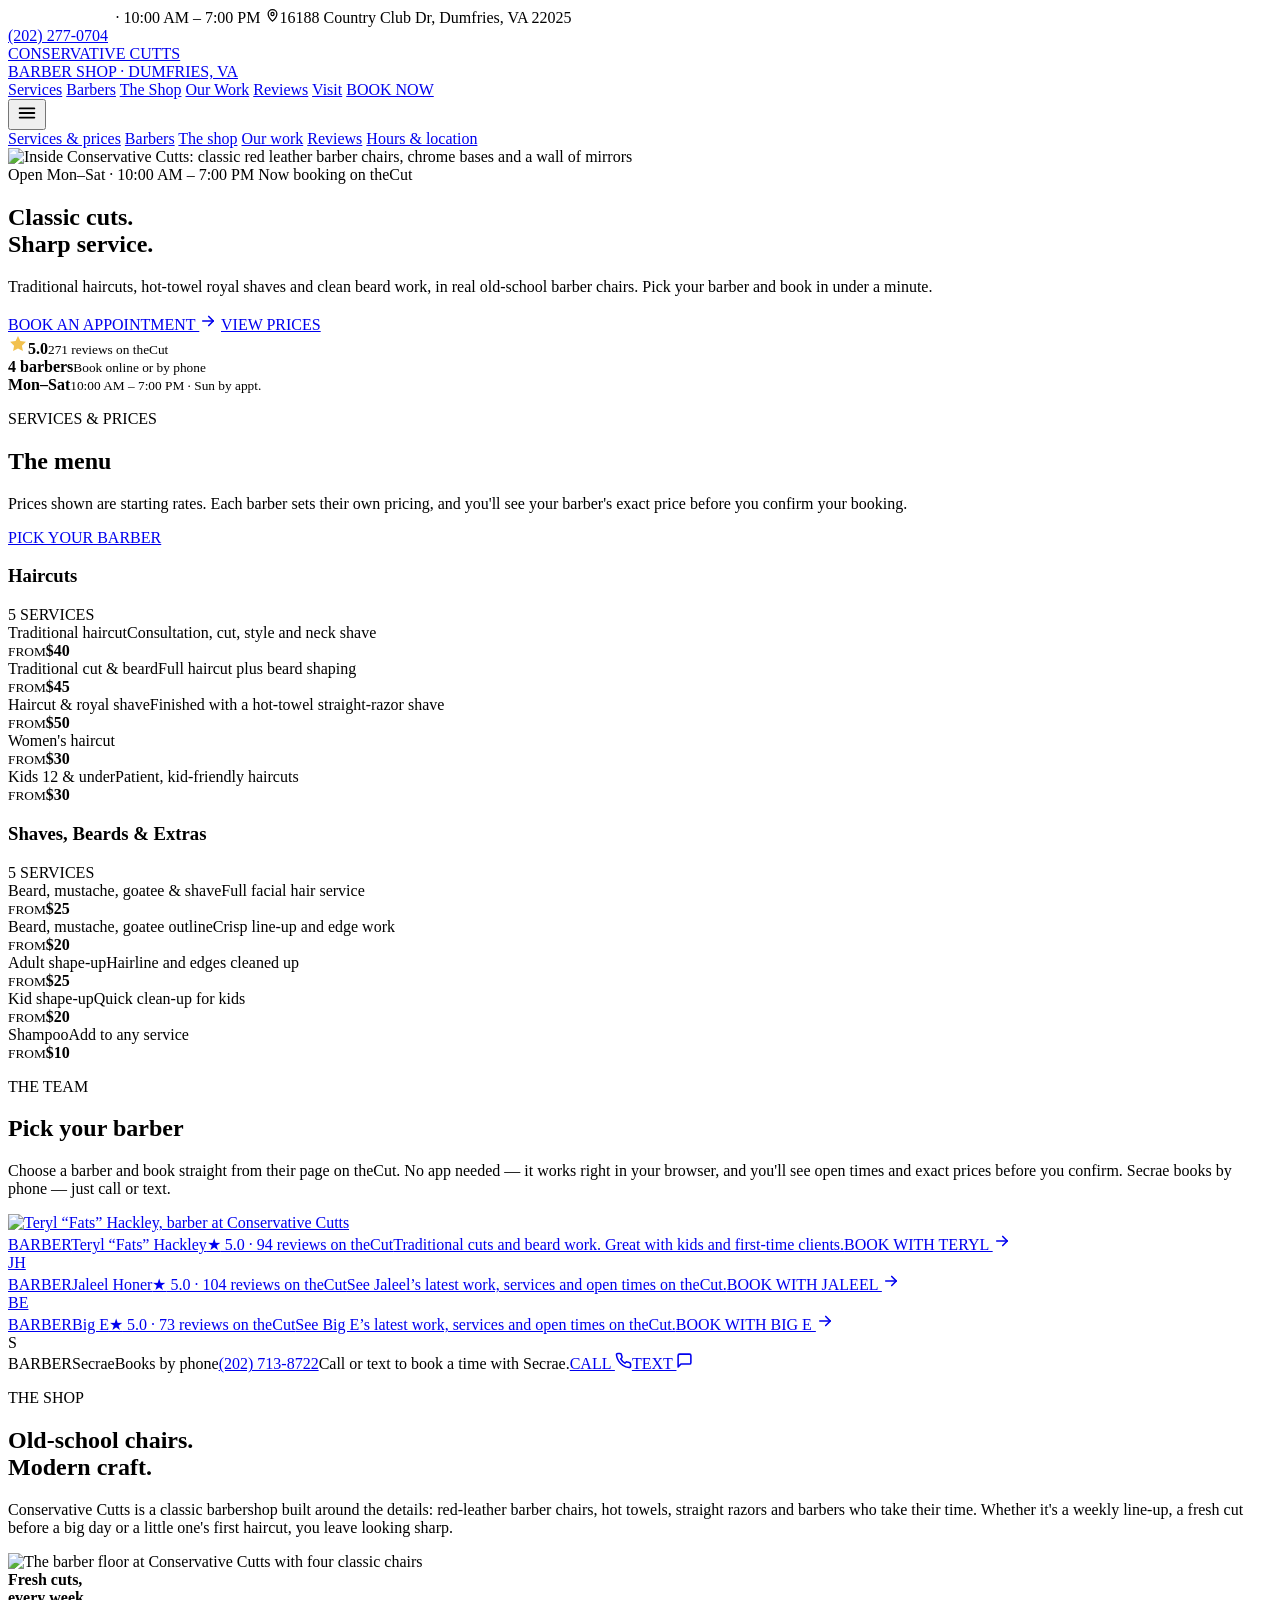
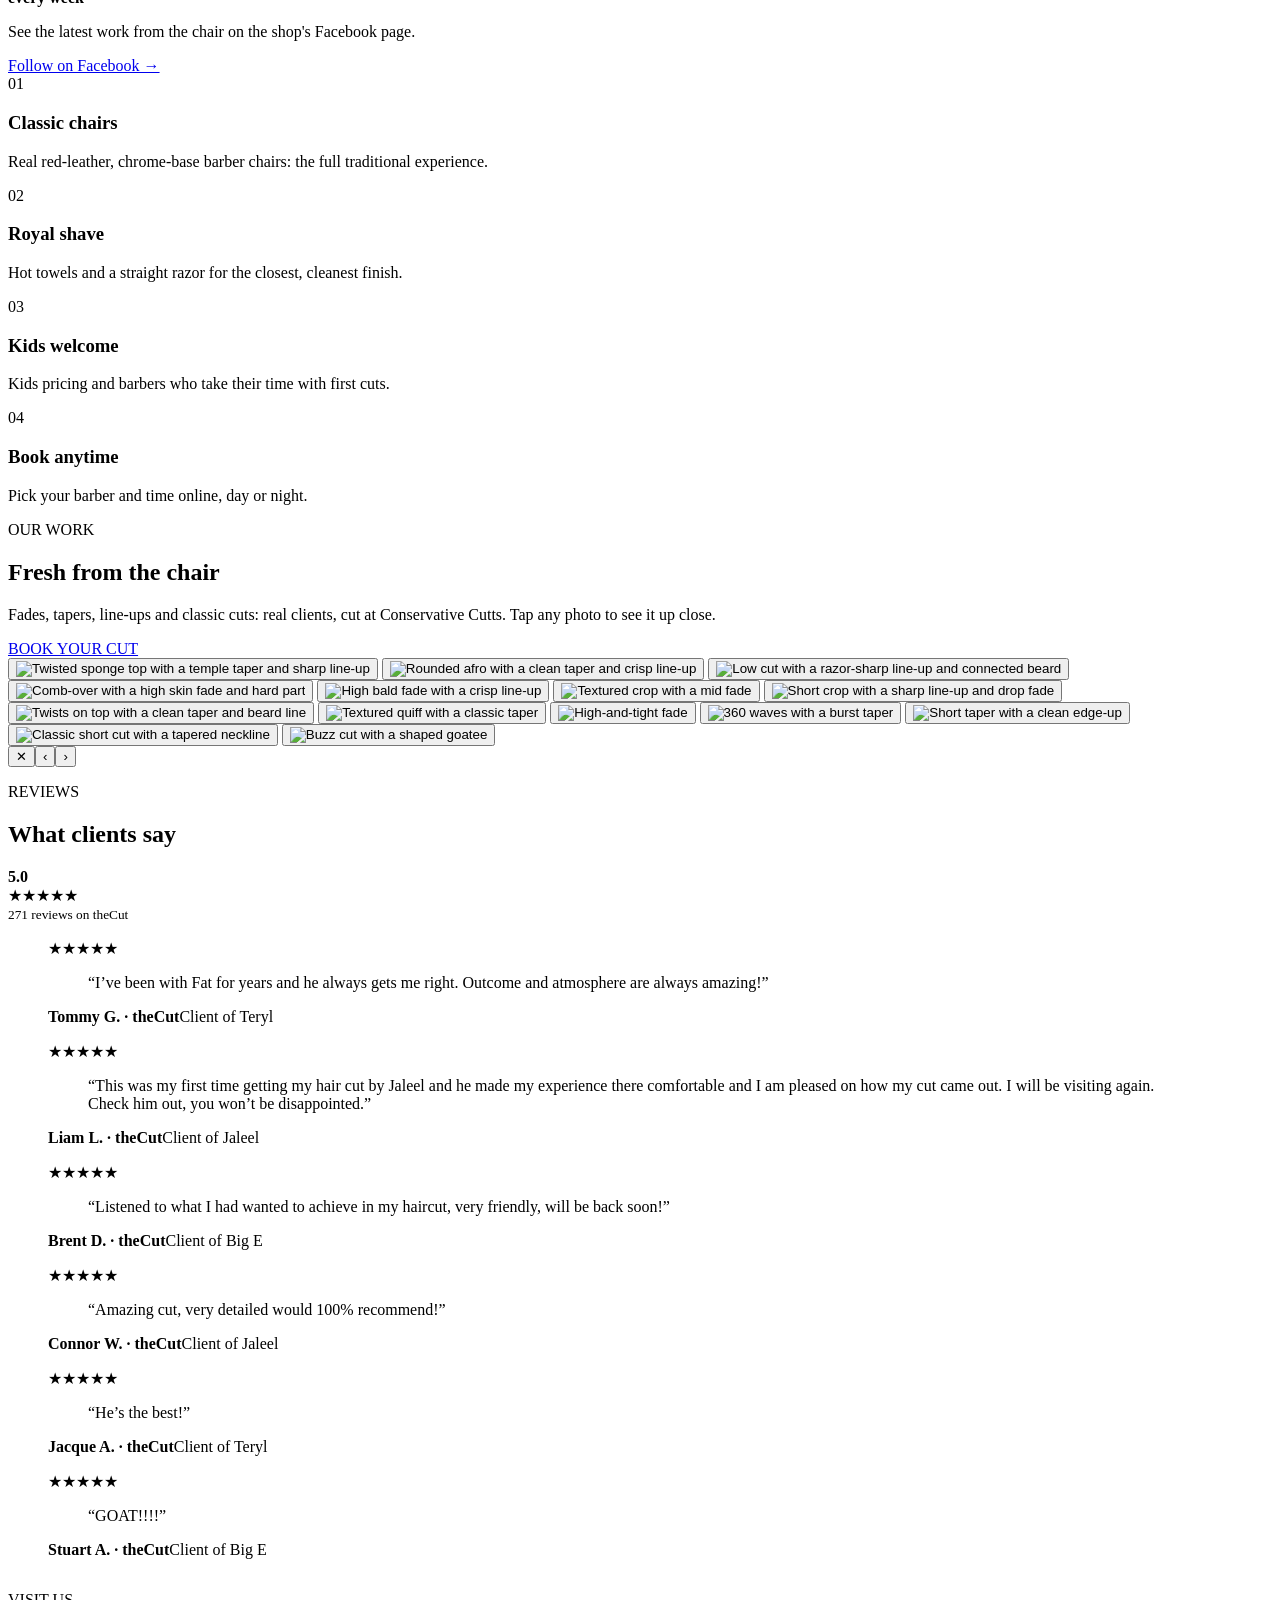
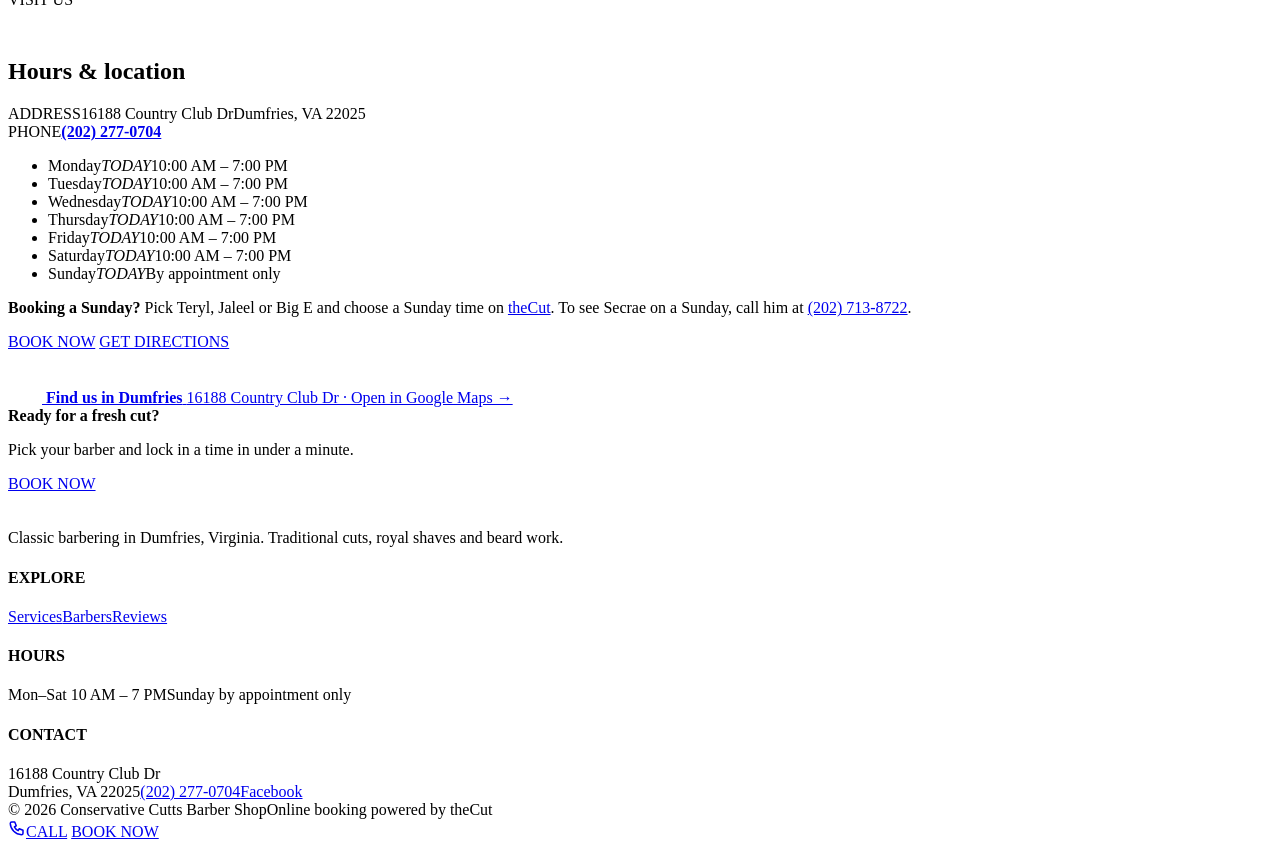
==== index.html @ c090fa5f "Add files via upload" ====
<!doctype html>
<html lang="en">
<head>
<meta charset="utf-8">
<meta name="viewport" content="width=device-width, initial-scale=1">
<title>Conservative Cutts — GitHub Site Preview</title>
<meta name="description" content="Classic barbershop in Dumfries, VA. Traditional haircuts, hot-towel royal shaves and beard work. Book Teryl, Jaleel or Big E online, or call Secrae. Open Mon–Sat 10 AM – 7 PM; Sundays by appointment.">
<meta property="og:title" content="Conservative Cutts Barber Shop | Dumfries, VA">
<meta property="og:description" content="Classic cuts. Sharp service. Book your barber online.">
<link rel="icon" href="favicon.svg" type="image/svg+xml">
<link rel="icon" href="favicon.png" sizes="32x32" type="image/png">
<link rel="icon" href="favicon.ico" sizes="any">
<link rel="apple-touch-icon" href="apple-touch-icon.png">
<meta name="theme-color" content="#0F1B2D">
<link rel="preconnect" href="https://fonts.googleapis.com">
<link rel="preconnect" href="https://fonts.gstatic.com" crossorigin>
<link rel="stylesheet" href="https://fonts.googleapis.com/css2?family=Oswald:wght@500;600;700&family=Inter:wght@400;500;600;700&display=swap">
<link rel="stylesheet" href="styles.css">
</head>
<body>

<div class="topbar">
<div class="wrap">
<div class="left">
<span><i class="dot js-dot" aria-hidden="true"></i><strong class="js-status" style="color:#fff;font-weight:600">Open Mon–Sat</strong> · <span class="js-detail">10:00 AM – 7:00 PM</span></span>
<span><svg aria-hidden="true" width="15" height="15" viewBox="0 0 24 24" fill="none" stroke="currentColor" stroke-width="2" stroke-linecap="round" stroke-linejoin="round"><path d="M12 21s-7-6.2-7-11.5A7 7 0 0 1 19 9.5C19 14.8 12 21 12 21z"/><circle cx="12" cy="9.5" r="2.5"/></svg>16188 Country Club Dr, Dumfries, VA 22025</span>
</div>
<a href="tel:+12022770704">(202) 277-0704</a>
</div>
</div>

<header id="header">
<div class="wrap">
<a class="brand" href="#top" aria-label="Conservative Cutts home">
<div class="pole" aria-hidden="true"></div>
<div><div class="brand-name">CONSERVATIVE CUTTS</div><div class="brand-sub">BARBER SHOP · DUMFRIES, VA</div></div>
</a>
<nav class="nav" aria-label="Main">
<a class="link" href="#services">Services</a>
<a class="link" href="#barbers">Barbers</a>
<a class="link" href="#shop">The Shop</a>
<a class="link" href="#work">Our Work</a>
<a class="link" href="#reviews">Reviews</a>
<a class="link" href="#visit">Visit</a>
<a class="btn btn-red" href="#barbers">BOOK NOW</a>
</nav>
<button class="menu-btn" type="button" aria-label="Open menu" aria-expanded="false" aria-controls="mobile-nav" id="menu-btn">
<svg aria-hidden="true" width="22" height="22" viewBox="0 0 24 24" fill="none" stroke="currentColor" stroke-width="2" stroke-linecap="round"><path d="M4 7h16"/><path d="M4 12h16"/><path d="M4 17h16"/></svg>
</button>
</div>
<nav class="mobile-nav" id="mobile-nav" aria-label="Mobile">
<a href="#services">Services &amp; prices</a>
<a href="#barbers">Barbers</a>
<a href="#shop">The shop</a>
<a href="#work">Our work</a>
<a href="#reviews">Reviews</a>
<a href="#visit">Hours &amp; location</a>
</nav>
</header>

<main>
<section class="hero" id="top">
<img id="hero-img" src="hero.jpg" alt="Inside Conservative Cutts: classic red leather barber chairs, chrome bases and a wall of mirrors" fetchpriority="high">
<div class="wrap">
<div class="pills up">
<span class="pill"><i class="dot js-dot" aria-hidden="true"></i><span class="js-status">Open Mon–Sat</span>&nbsp;·&nbsp;<span class="js-detail">10:00 AM – 7:00 PM</span></span>
<span class="pill">Now booking on theCut</span>
</div>
<h1 class="up up2">Classic cuts.<br><span>Sharp service.</span></h1>
<p class="up up3">Traditional haircuts, hot-towel royal shaves and clean beard work, in real old-school barber chairs. Pick your barber and book in under a minute.</p>
<div class="ctas up up3">
<a class="btn btn-red" href="#barbers">BOOK AN APPOINTMENT <svg aria-hidden="true" width="18" height="18" viewBox="0 0 24 24" fill="none" stroke="currentColor" stroke-width="2.2" stroke-linecap="round" stroke-linejoin="round"><path d="M5 12h14"/><path d="M13 6l6 6-6 6"/></svg></a>
<a class="btn btn-ghost" href="#services">VIEW PRICES</a>
</div>
<div class="stats">
<div><strong><svg aria-hidden="true" width="20" height="20" viewBox="0 0 24 24" fill="#F2C14E"><path d="M12 2.5l2.9 6 6.6.9-4.8 4.6 1.2 6.5L12 17.4l-5.9 3.1 1.2-6.5L2.5 9.4l6.6-.9z"/></svg>5.0</strong><small>271 reviews on theCut</small></div>
<div><strong>4 barbers</strong><small>Book online or by phone</small></div>
<div><strong>Mon–Sat</strong><small>10:00 AM – 7:00 PM · Sun by appt.</small></div>
</div>
</div>
</section>
<div class="stripe" aria-hidden="true"></div>

<section class="sec" id="services">
<div class="wrap">
<div class="head">
<div>
<p class="eyebrow">SERVICES &amp; PRICES</p>
<h2 class="title">The menu</h2>
<p class="lead">Prices shown are starting rates. Each barber sets their own pricing, and you'll see your barber's exact price before you confirm your booking.</p>
</div>
<a class="btn btn-navy" href="#barbers">PICK YOUR BARBER</a>
</div>
<div class="menus">
<div class="menu">
<div class="menu-head"><h3>Haircuts</h3><span>5 SERVICES</span></div>
<div class="svc"><div class="info"><span class="name">Traditional haircut</span><span class="note">Consultation, cut, style and neck shave</span></div><i class="lead-dots" aria-hidden="true"></i><span class="price"><small>FROM</small><b>$40</b></span></div>
<div class="svc"><div class="info"><span class="name">Traditional cut &amp; beard</span><span class="note">Full haircut plus beard shaping</span></div><i class="lead-dots" aria-hidden="true"></i><span class="price"><small>FROM</small><b>$45</b></span></div>
<div class="svc"><div class="info"><span class="name">Haircut &amp; royal shave</span><span class="note">Finished with a hot-towel straight-razor shave</span></div><i class="lead-dots" aria-hidden="true"></i><span class="price"><small>FROM</small><b>$50</b></span></div>
<div class="svc"><div class="info"><span class="name">Women's haircut</span></div><i class="lead-dots" aria-hidden="true"></i><span class="price"><small>FROM</small><b>$30</b></span></div>
<div class="svc"><div class="info"><span class="name">Kids 12 &amp; under</span><span class="note">Patient, kid-friendly haircuts</span></div><i class="lead-dots" aria-hidden="true"></i><span class="price"><small>FROM</small><b>$30</b></span></div>
</div>
<div class="menu">
<div class="menu-head"><h3>Shaves, Beards &amp; Extras</h3><span>5 SERVICES</span></div>
<div class="svc"><div class="info"><span class="name">Beard, mustache, goatee &amp; shave</span><span class="note">Full facial hair service</span></div><i class="lead-dots" aria-hidden="true"></i><span class="price"><small>FROM</small><b>$25</b></span></div>
<div class="svc"><div class="info"><span class="name">Beard, mustache, goatee outline</span><span class="note">Crisp line-up and edge work</span></div><i class="lead-dots" aria-hidden="true"></i><span class="price"><small>FROM</small><b>$20</b></span></div>
<div class="svc"><div class="info"><span class="name">Adult shape-up</span><span class="note">Hairline and edges cleaned up</span></div><i class="lead-dots" aria-hidden="true"></i><span class="price"><small>FROM</small><b>$25</b></span></div>
<div class="svc"><div class="info"><span class="name">Kid shape-up</span><span class="note">Quick clean-up for kids</span></div><i class="lead-dots" aria-hidden="true"></i><span class="price"><small>FROM</small><b>$20</b></span></div>
<div class="svc"><div class="info"><span class="name">Shampoo</span><span class="note">Add to any service</span></div><i class="lead-dots" aria-hidden="true"></i><span class="price"><small>FROM</small><b>$10</b></span></div>
</div>
</div>
</div>
</section>

<section class="sec dark" id="barbers">
<div class="wrap">
<div class="head">
<div>
<p class="eyebrow">THE TEAM</p>
<h2 class="title">Pick your barber</h2>
<p class="lead">Choose a barber and book straight from their page on theCut. No app needed — it works right in your browser, and you'll see open times and exact prices before you confirm. Secrae books by phone — just call or text.</p>
</div>
</div>
<div class="barbers">
<a class="card" href="https://book.thecut.co/Joel">
<div class="portrait"><img src="teryl.jpg" alt="Teryl “Fats” Hackley, barber at Conservative Cutts" width="960" height="720" loading="lazy"></div>
<div class="card-body"><span class="role">BARBER</span><span class="card-name">Teryl “Fats” Hackley</span><span class="card-rate"><span aria-hidden="true">★</span> 5.0 · 94 reviews on theCut</span><span class="bio">Traditional cuts and beard work. Great with kids and first-time clients.</span><span class="book"><span>BOOK WITH TERYL <svg aria-hidden="true" width="18" height="18" viewBox="0 0 24 24" fill="none" stroke="currentColor" stroke-width="2.2" stroke-linecap="round" stroke-linejoin="round"><path d="M5 12h14"/><path d="M13 6l6 6-6 6"/></svg></span></span></div>
</a>
<a class="card" href="https://book.thecut.co/jahleelamir">
<div class="portrait"><span aria-hidden="true">JH</span></div>
<div class="card-body"><span class="role">BARBER</span><span class="card-name">Jaleel Honer</span><span class="card-rate"><span aria-hidden="true">★</span> 5.0 · 104 reviews on theCut</span><span class="bio">See Jaleel’s latest work, services and open times on theCut.</span><span class="book"><span>BOOK WITH JALEEL <svg aria-hidden="true" width="18" height="18" viewBox="0 0 24 24" fill="none" stroke="currentColor" stroke-width="2.2" stroke-linecap="round" stroke-linejoin="round"><path d="M5 12h14"/><path d="M13 6l6 6-6 6"/></svg></span></span></div>
</a>
<a class="card" href="https://book.thecut.co/BigEthebarber">
<div class="portrait"><span aria-hidden="true">BE</span></div>
<div class="card-body"><span class="role">BARBER</span><span class="card-name">Big E</span><span class="card-rate"><span aria-hidden="true">★</span> 5.0 · 73 reviews on theCut</span><span class="bio">See Big E’s latest work, services and open times on theCut.</span><span class="book"><span>BOOK WITH BIG E <svg aria-hidden="true" width="18" height="18" viewBox="0 0 24 24" fill="none" stroke="currentColor" stroke-width="2.2" stroke-linecap="round" stroke-linejoin="round"><path d="M5 12h14"/><path d="M13 6l6 6-6 6"/></svg></span></span></div>
</a>
<div class="card card-phone">
<div class="portrait"><span aria-hidden="true">S</span></div>
<div class="card-body"><span class="role">BARBER</span><span class="card-name">Secrae</span><span class="card-rate">Books by phone</span><span class="card-phone-num"><a href="tel:+12027138722">(202) 713-8722</a></span><span class="bio">Call or text to book a time with Secrae.</span><span class="book"><a class="call-btn" href="tel:+12027138722" aria-label="Call Secrae at (202) 713-8722">CALL <svg aria-hidden="true" width="17" height="17" viewBox="0 0 24 24" fill="none" stroke="currentColor" stroke-width="2.2" stroke-linecap="round" stroke-linejoin="round"><path d="M22 16.9v3a2 2 0 0 1-2.2 2 19.8 19.8 0 0 1-8.6-3.1 19.5 19.5 0 0 1-6-6A19.8 19.8 0 0 1 2.1 4.2 2 2 0 0 1 4.1 2h3a2 2 0 0 1 2 1.7c.1.9.4 1.8.7 2.7a2 2 0 0 1-.5 2.1L8 9.8a16 16 0 0 0 6 6l1.3-1.3a2 2 0 0 1 2.1-.4c.9.3 1.8.6 2.7.7a2 2 0 0 1 1.7 2z"/></svg></a><a class="text-btn" href="sms:+12027138722" aria-label="Text Secrae at (202) 713-8722">TEXT <svg aria-hidden="true" width="17" height="17" viewBox="0 0 24 24" fill="none" stroke="currentColor" stroke-width="2.2" stroke-linecap="round" stroke-linejoin="round"><path d="M21 15a2 2 0 0 1-2 2H7l-4 4V5a2 2 0 0 1 2-2h14a2 2 0 0 1 2 2z"/></svg></a></span></div>
</div>
</div>
</div>
</section>

<section class="sec" id="shop">
<div class="wrap">
<div class="shop-head">
<div><p class="eyebrow">THE SHOP</p><h2 class="title">Old-school chairs.<br>Modern craft.</h2></div>
<p>Conservative Cutts is a classic barbershop built around the details: red-leather barber chairs, hot towels, straight razors and barbers who take their time. Whether it's a weekly line-up, a fresh cut before a big day or a little one's first haircut, you leave looking sharp.</p>
</div>
<div class="gallery">
<div class="tile big"><img src="hero.jpg" alt="The barber floor at Conservative Cutts with four classic chairs" loading="lazy"></div>
<div class="side">
<div class="fb">
<div><strong>Fresh cuts,<br>every week</strong><p>See the latest work from the chair on the shop's Facebook page.</p></div>
<a href="https://www.facebook.com/Conservativecutts/" target="_blank" rel="noopener">Follow on Facebook →</a>
</div>
</div>
</div>
<div class="features">
<div><span class="num">01</span><h3>Classic chairs</h3><p>Real red-leather, chrome-base barber chairs: the full traditional experience.</p></div>
<div><span class="num">02</span><h3>Royal shave</h3><p>Hot towels and a straight razor for the closest, cleanest finish.</p></div>
<div><span class="num">03</span><h3>Kids welcome</h3><p>Kids pricing and barbers who take their time with first cuts.</p></div>
<div><span class="num">04</span><h3>Book anytime</h3><p>Pick your barber and time online, day or night.</p></div>
</div>
</div>
</section>

<section class="sec dark" id="work">
<div class="wrap">
<div class="head">
<div><p class="eyebrow">OUR WORK</p><h2 class="title">Fresh from the chair</h2><p class="lead">Fades, tapers, line-ups and classic cuts: real clients, cut at Conservative Cutts. Tap any photo to see it up close.</p></div>
<a class="btn btn-red" href="#barbers">BOOK YOUR CUT</a>
</div>
<div class="work-top">
<button class="cut" type="button" data-i="0"><img src="cut-12.jpg" alt="Twisted sponge top with a temple taper and sharp line-up" loading="lazy" width="615" height="820"></button>
<button class="cut" type="button" data-i="1"><img src="cut-13.jpg" alt="Rounded afro with a clean taper and crisp line-up" loading="lazy" width="615" height="820"></button>
<button class="cut" type="button" data-i="2"><img src="cut-14.jpg" alt="Low cut with a razor-sharp line-up and connected beard" loading="lazy" width="820" height="820"></button>
</div>
<div class="work" id="work-grid">
<button class="cut" type="button" data-i="3"><img src="cut-01.jpg" alt="Comb-over with a high skin fade and hard part" loading="lazy" width="794" height="820"></button>
<button class="cut" type="button" data-i="4"><img src="cut-02.jpg" alt="High bald fade with a crisp line-up" loading="lazy" width="810" height="820"></button>
<button class="cut" type="button" data-i="5"><img src="cut-03.jpg" alt="Textured crop with a mid fade" loading="lazy" width="685" height="820"></button>
<button class="cut" type="button" data-i="6"><img src="cut-04.jpg" alt="Short crop with a sharp line-up and drop fade" loading="lazy" width="820" height="809"></button>
<button class="cut" type="button" data-i="7"><img src="cut-05.jpg" alt="Twists on top with a clean taper and beard line" loading="lazy" width="613" height="692"></button>
<button class="cut" type="button" data-i="8"><img src="cut-06.jpg" alt="Textured quiff with a classic taper" loading="lazy" width="426" height="634"></button>
<button class="cut" type="button" data-i="9"><img src="cut-07.jpg" alt="High-and-tight fade" loading="lazy" width="758" height="820"></button>
<button class="cut" type="button" data-i="10"><img src="cut-08.jpg" alt="360 waves with a burst taper" loading="lazy" width="480" height="546"></button>
<button class="cut" type="button" data-i="11"><img src="cut-09.jpg" alt="Short taper with a clean edge-up" loading="lazy" width="767" height="820"></button>
<button class="cut" type="button" data-i="12"><img src="cut-10.jpg" alt="Classic short cut with a tapered neckline" loading="lazy" width="414" height="515"></button>
<button class="cut" type="button" data-i="13"><img src="cut-11.jpg" alt="Buzz cut with a shaped goatee" loading="lazy" width="450" height="530"></button>
</div>
</div>
</section>
<div class="lb" id="lb" role="dialog" aria-modal="true" aria-label="Haircut photo"><button class="x" type="button" aria-label="Close">✕</button><button class="pv" type="button" aria-label="Previous photo">‹</button><img alt=""><button class="nx" type="button" aria-label="Next photo">›</button></div>
<section class="sec sand" id="reviews">
<div class="wrap">
<div class="head">
<div><p class="eyebrow">REVIEWS</p><h2 class="title">What clients say</h2></div>
<div class="rating">
<b>5.0</b>
<div>
<div class="stars" role="img" aria-label="5.0 out of 5 stars">★★★★★</div>
<small>271 reviews on theCut</small>
</div>
</div>
</div>
<div class="reviews">
<figure class="review"><div><div class="stars" aria-hidden="true">★★★★★</div><blockquote>“I’ve been with Fat for years and he always gets me right. Outcome and atmosphere are always amazing!”</blockquote></div><figcaption><b>Tommy G. · theCut</b><span>Client of Teryl</span></figcaption></figure>
<figure class="review long"><div><div class="stars" aria-hidden="true">★★★★★</div><blockquote>“This was my first time getting my hair cut by Jaleel and he made my experience there comfortable and I am pleased on how my cut came out. I will be visiting again. Check him out, you won’t be disappointed.”</blockquote></div><figcaption><b>Liam L. · theCut</b><span>Client of Jaleel</span></figcaption></figure>
<figure class="review"><div><div class="stars" aria-hidden="true">★★★★★</div><blockquote>“Listened to what I had wanted to achieve in my haircut, very friendly, will be back soon!”</blockquote></div><figcaption><b>Brent D. · theCut</b><span>Client of Big E</span></figcaption></figure>
<figure class="review"><div><div class="stars" aria-hidden="true">★★★★★</div><blockquote>“Amazing cut, very detailed would 100% recommend!”</blockquote></div><figcaption><b>Connor W. · theCut</b><span>Client of Jaleel</span></figcaption></figure>
<figure class="review"><div><div class="stars" aria-hidden="true">★★★★★</div><blockquote>“He’s the best!”</blockquote></div><figcaption><b>Jacque A. · theCut</b><span>Client of Teryl</span></figcaption></figure>
<figure class="review"><div><div class="stars" aria-hidden="true">★★★★★</div><blockquote>“GOAT!!!!”</blockquote></div><figcaption><b>Stuart A. · theCut</b><span>Client of Big E</span></figcaption></figure>

</div>
</div>
</section>

<section class="sec" id="visit">
<div class="wrap visit">
<div class="visit-info">
<div style="display:flex;flex-direction:column;gap:14px"><p class="eyebrow">VISIT US</p><h2 class="title">Hours &amp; location</h2></div>
<div class="contact">
<div><span class="label">ADDRESS</span><span>16188 Country Club Dr</span><span>Dumfries, VA 22025</span></div>
<div><span class="label">PHONE</span><a href="tel:+12022770704" style="font-weight:600">(202) 277-0704</a></div>
</div>
<ul class="hours" id="hours">
<li data-day="1"><span>Monday<i class="today-tag">TODAY</i></span><span>10:00 AM – 7:00 PM</span></li>
<li data-day="2"><span>Tuesday<i class="today-tag">TODAY</i></span><span>10:00 AM – 7:00 PM</span></li>
<li data-day="3"><span>Wednesday<i class="today-tag">TODAY</i></span><span>10:00 AM – 7:00 PM</span></li>
<li data-day="4"><span>Thursday<i class="today-tag">TODAY</i></span><span>10:00 AM – 7:00 PM</span></li>
<li data-day="5"><span>Friday<i class="today-tag">TODAY</i></span><span>10:00 AM – 7:00 PM</span></li>
<li data-day="6"><span>Saturday<i class="today-tag">TODAY</i></span><span>10:00 AM – 7:00 PM</span></li>
<li data-day="0"><span>Sunday<i class="today-tag">TODAY</i></span><span>By appointment only</span></li>
</ul>
<p class="hours-note"><strong>Booking a Sunday?</strong> Pick Teryl, Jaleel or Big E and choose a Sunday time on <a href="#barbers">theCut</a>. To see Secrae on a Sunday, call him at <a href="tel:+12027138722">(202) 713-8722</a>.</p>
<div class="ctas">
<a class="btn btn-red" href="#barbers">BOOK NOW</a>
<a class="btn btn-outline" href="https://www.google.com/maps/dir/?api=1&amp;destination=16188+Country+Club+Dr,+Dumfries,+VA+22025" target="_blank" rel="noopener">GET DIRECTIONS</a>
</div>
</div>
<a class="map" href="https://www.google.com/maps/search/?api=1&amp;query=16188+Country+Club+Dr,+Dumfries,+VA+22025" target="_blank" rel="noopener">
<img src="hero.jpg" alt="" loading="lazy">
<div>
<svg aria-hidden="true" width="34" height="34" viewBox="0 0 24 24" fill="none" stroke="#fff" stroke-width="1.8" stroke-linecap="round" stroke-linejoin="round"><path d="M12 21s-7-6.2-7-11.5A7 7 0 0 1 19 9.5C19 14.8 12 21 12 21z"/><circle cx="12" cy="9.5" r="2.5"/></svg>
<strong>Find us in Dumfries</strong>
<span>16188 Country Club Dr · Open in Google Maps →</span>
</div>
</a>
</div>
</section>

<section class="closing">
<div class="wrap">
<div><strong>Ready for a fresh cut?</strong><p>Pick your barber and lock in a time in under a minute.</p></div>
<a class="btn btn-white" href="#barbers">BOOK NOW</a>
</div>
</section>
</main>

<footer>
<div class="wrap">
<div class="foot">
<div class="about">
<div style="display:flex;align-items:center;gap:12px"><div class="pole" style="width:10px;height:36px" aria-hidden="true"></div><span class="brand-name" style="color:#fff;font-size:22px">CONSERVATIVE CUTTS</span></div>
<span>Classic barbering in Dumfries, Virginia. Traditional cuts, royal shaves and beard work.</span>
</div>
<div class="cols">
<div><h4>EXPLORE</h4><a href="#services">Services</a><a href="#barbers">Barbers</a><a href="#reviews">Reviews</a></div>
<div><h4>HOURS</h4><span>Mon–Sat 10 AM – 7 PM</span><span>Sunday by appointment only</span></div>
<div><h4>CONTACT</h4><span>16188 Country Club Dr<br>Dumfries, VA 22025</span><a href="tel:+12022770704">(202) 277-0704</a><a href="https://www.facebook.com/Conservativecutts/" target="_blank" rel="noopener">Facebook</a></div>
</div>
</div>
<div class="legal"><span>© <span id="year">2026</span> Conservative Cutts Barber Shop</span><span>Online booking powered by theCut</span></div>
</div>
</footer>


<div class="mbar">
<a class="call" href="tel:+12022770704"><svg aria-hidden="true" width="18" height="18" viewBox="0 0 24 24" fill="none" stroke="currentColor" stroke-width="2" stroke-linecap="round" stroke-linejoin="round"><path d="M5 4h4l2 5-2.5 1.5a11 11 0 0 0 5 5L15 13l5 2v4a2 2 0 0 1-2 2A16 16 0 0 1 3 6a2 2 0 0 1 2-2"/></svg>CALL</a>
<a class="bk" href="#barbers">BOOK NOW</a>
</div>

<script src="main.js"></script>
</body>
</html>
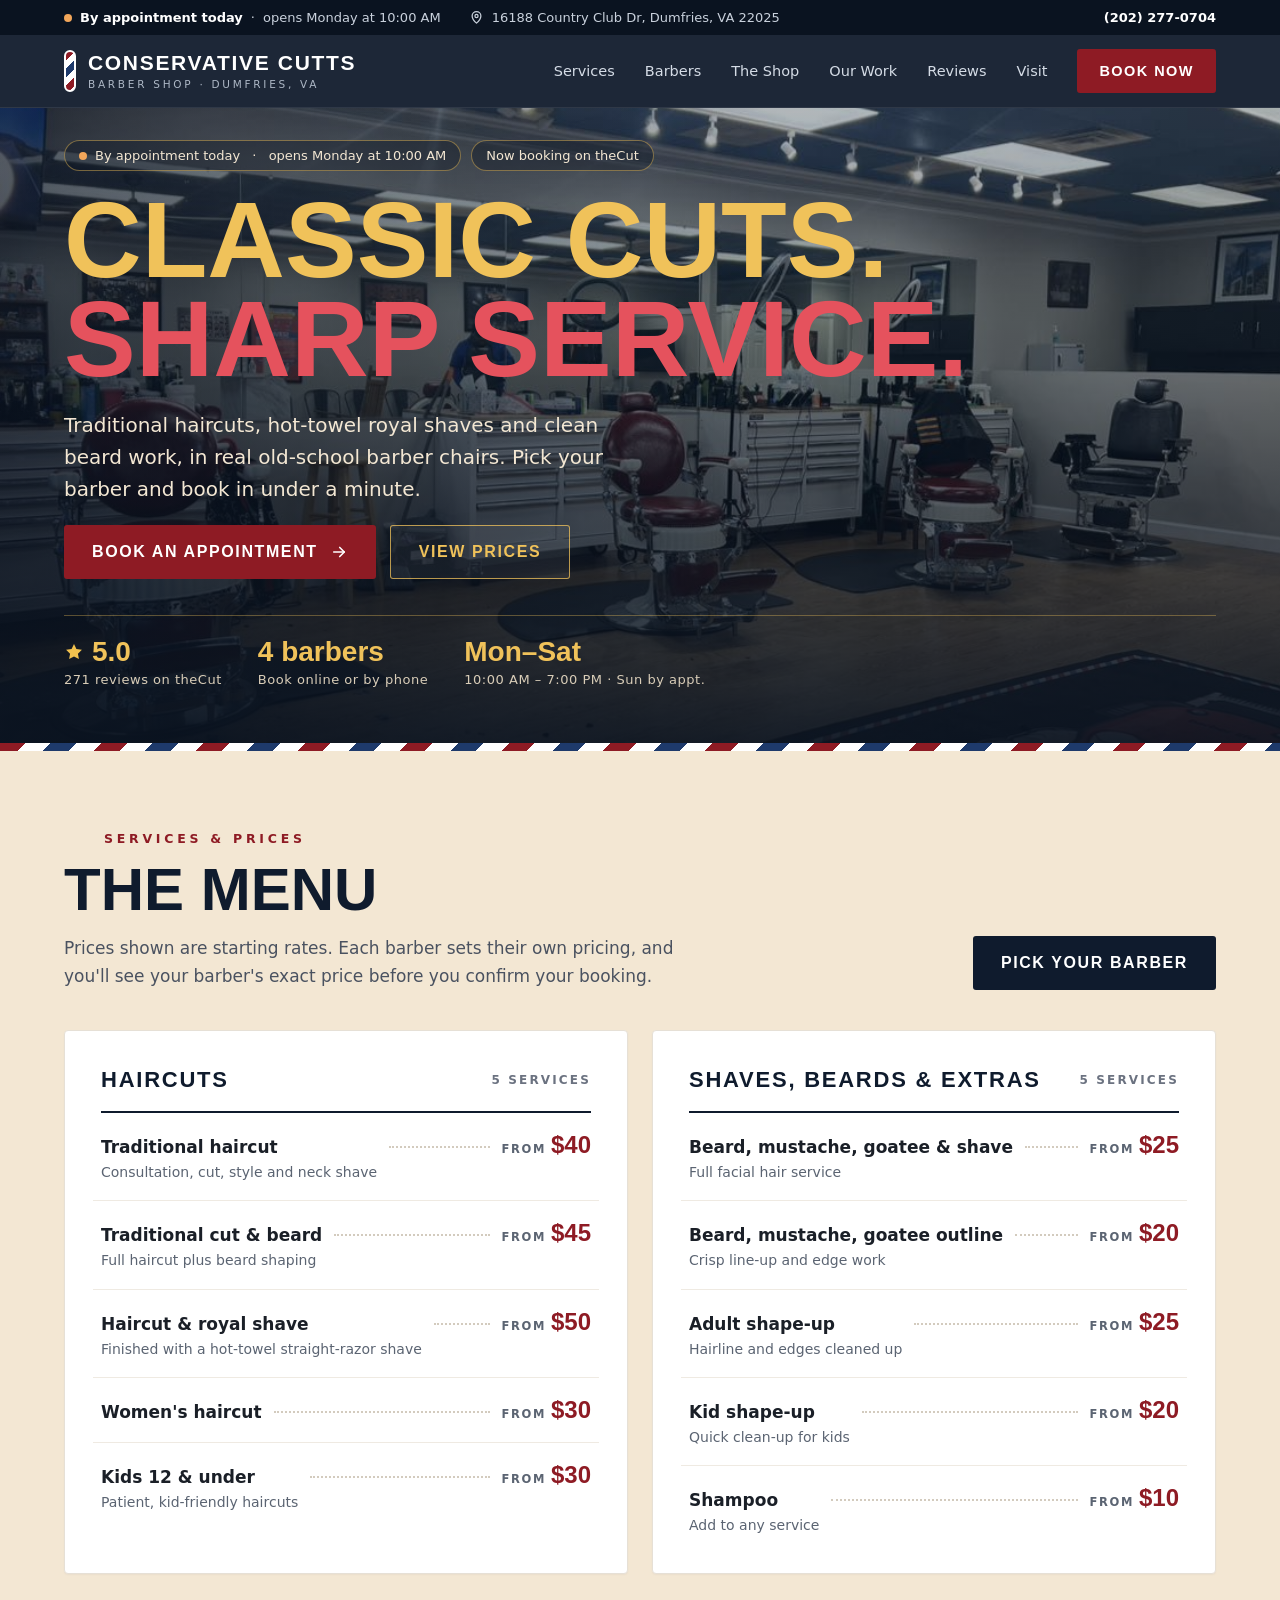
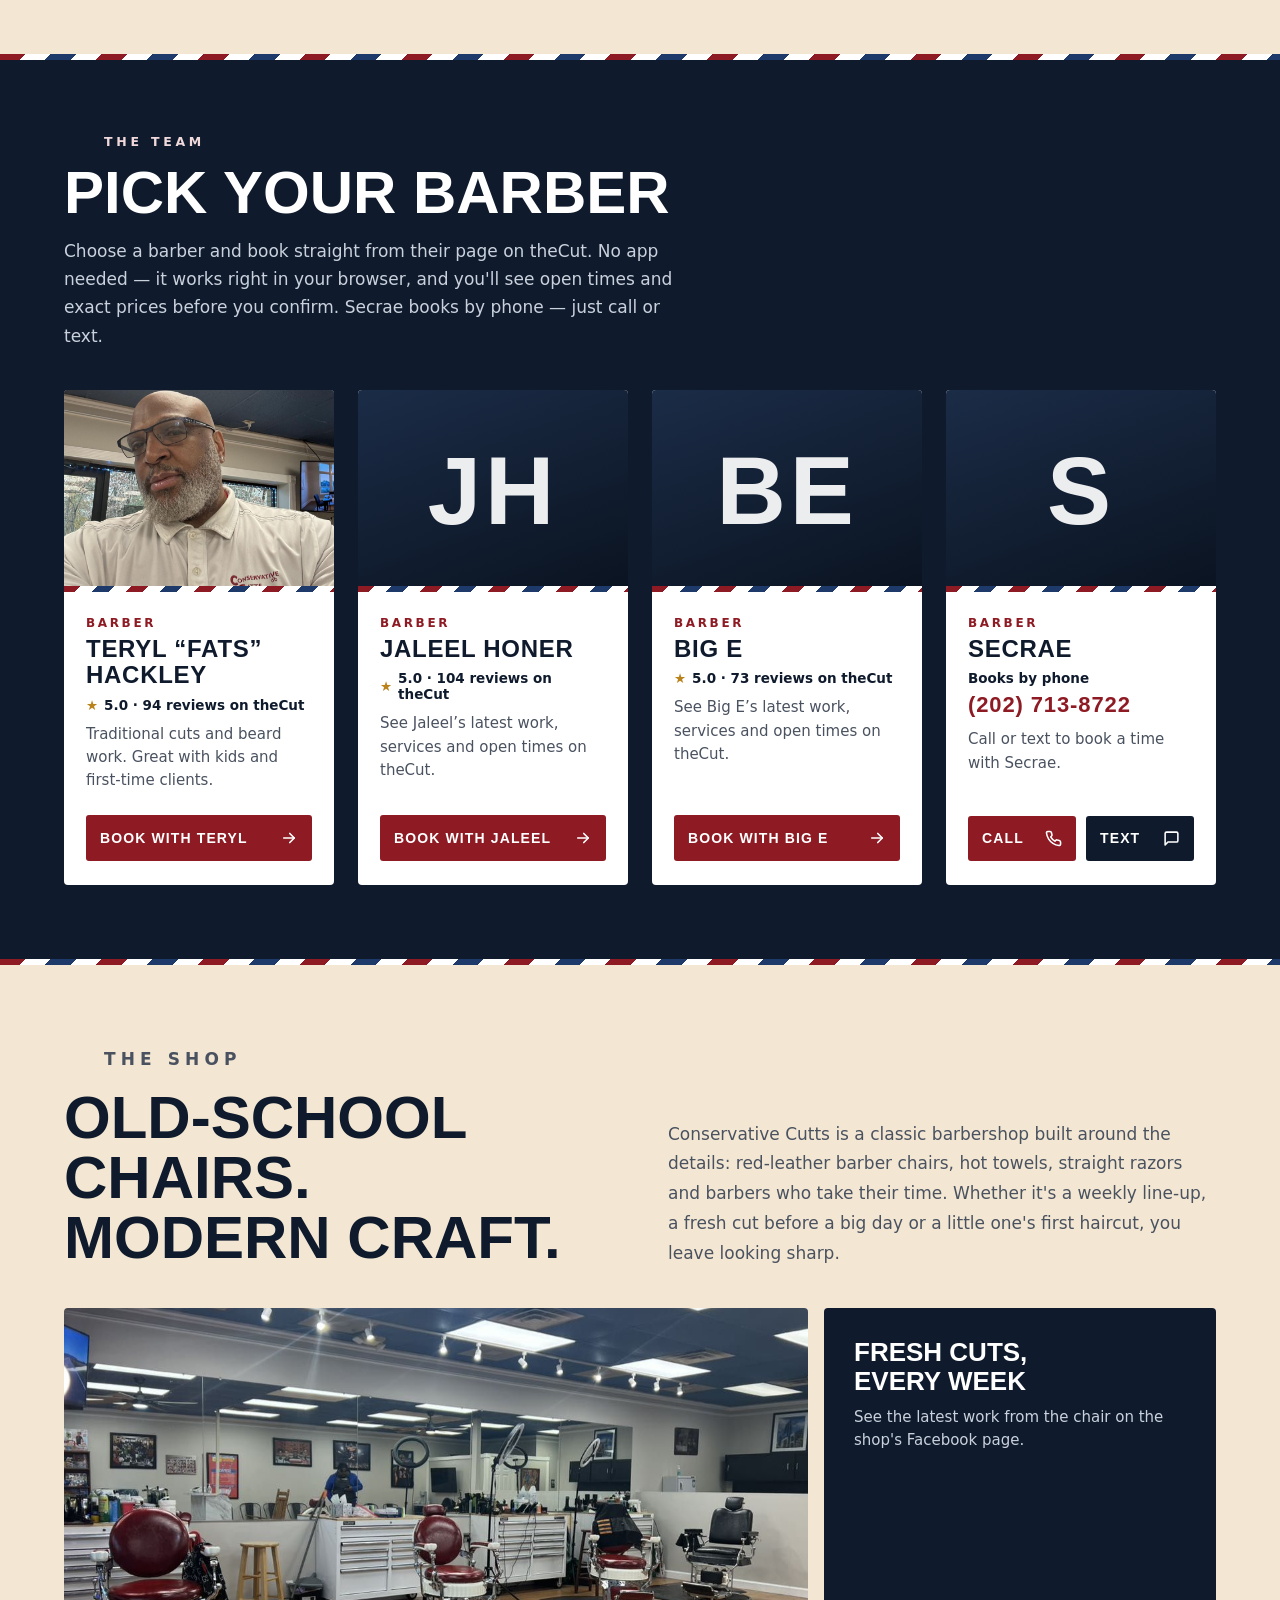
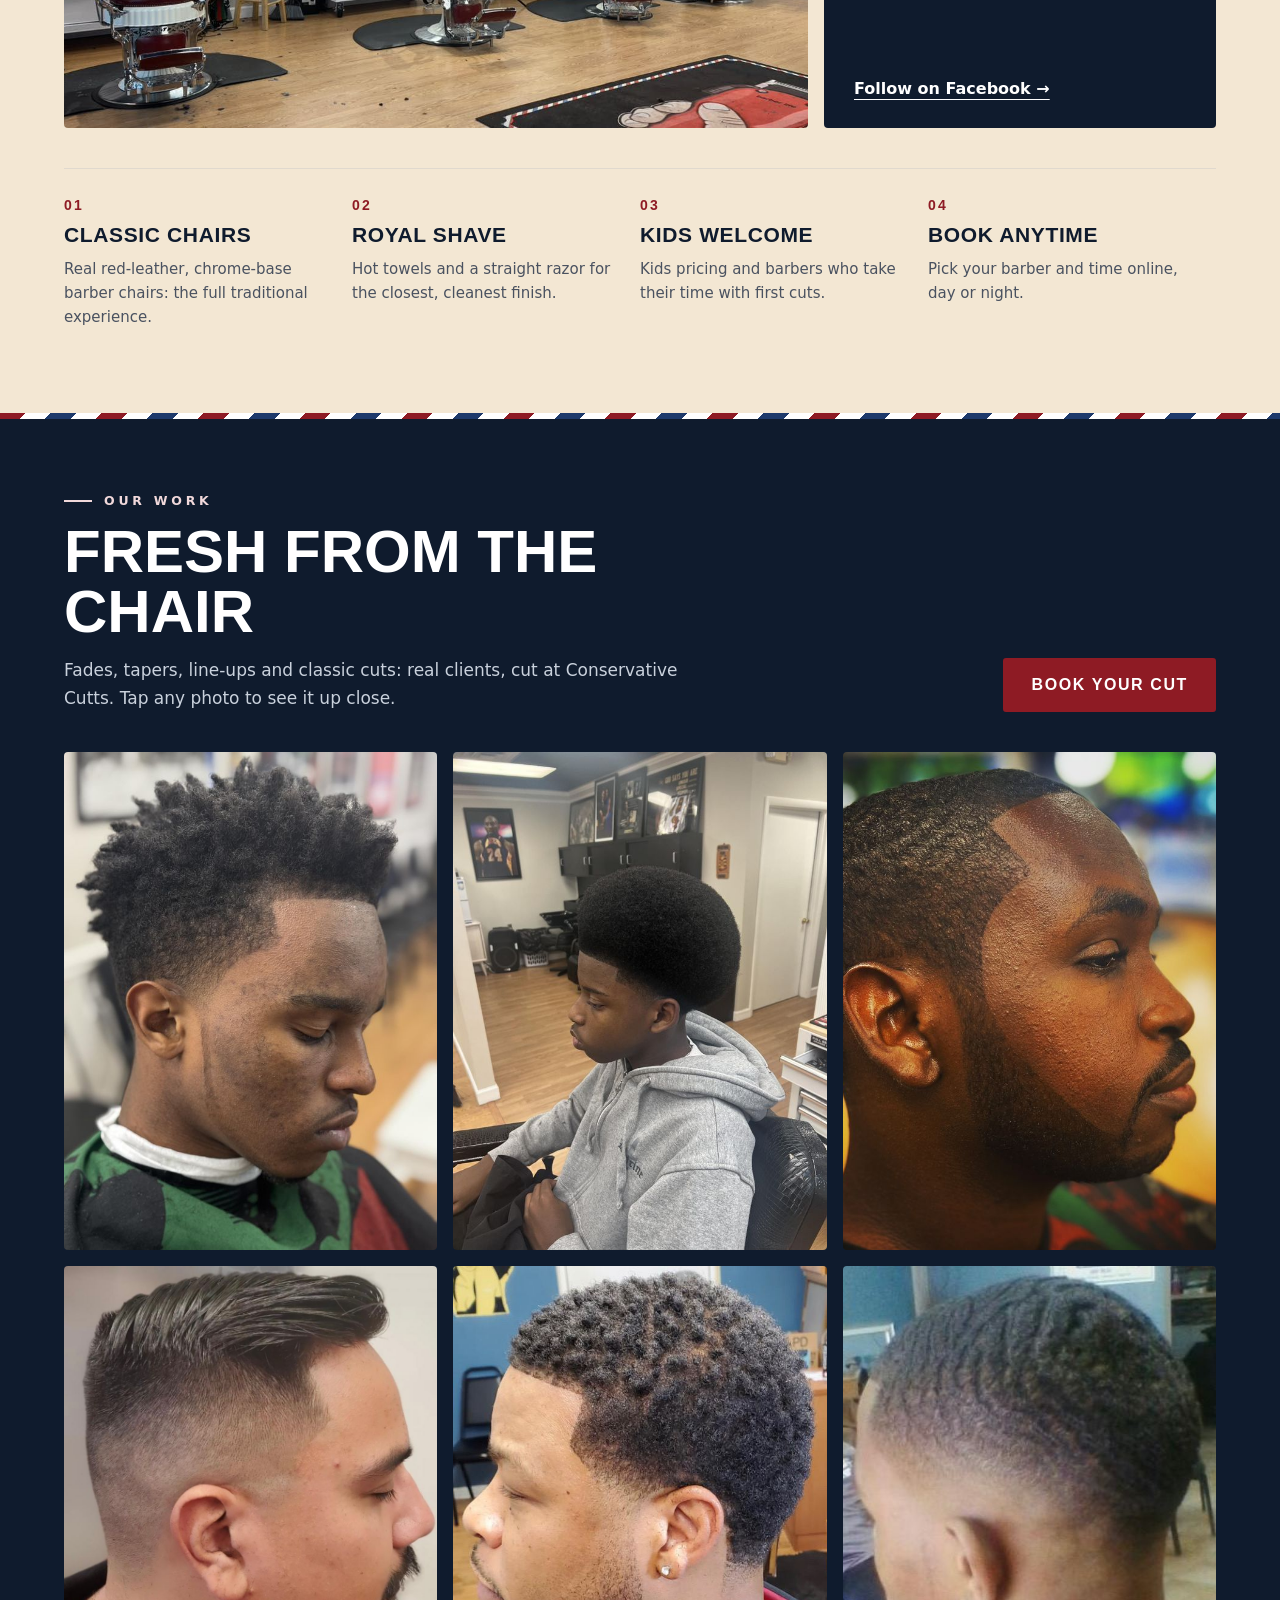
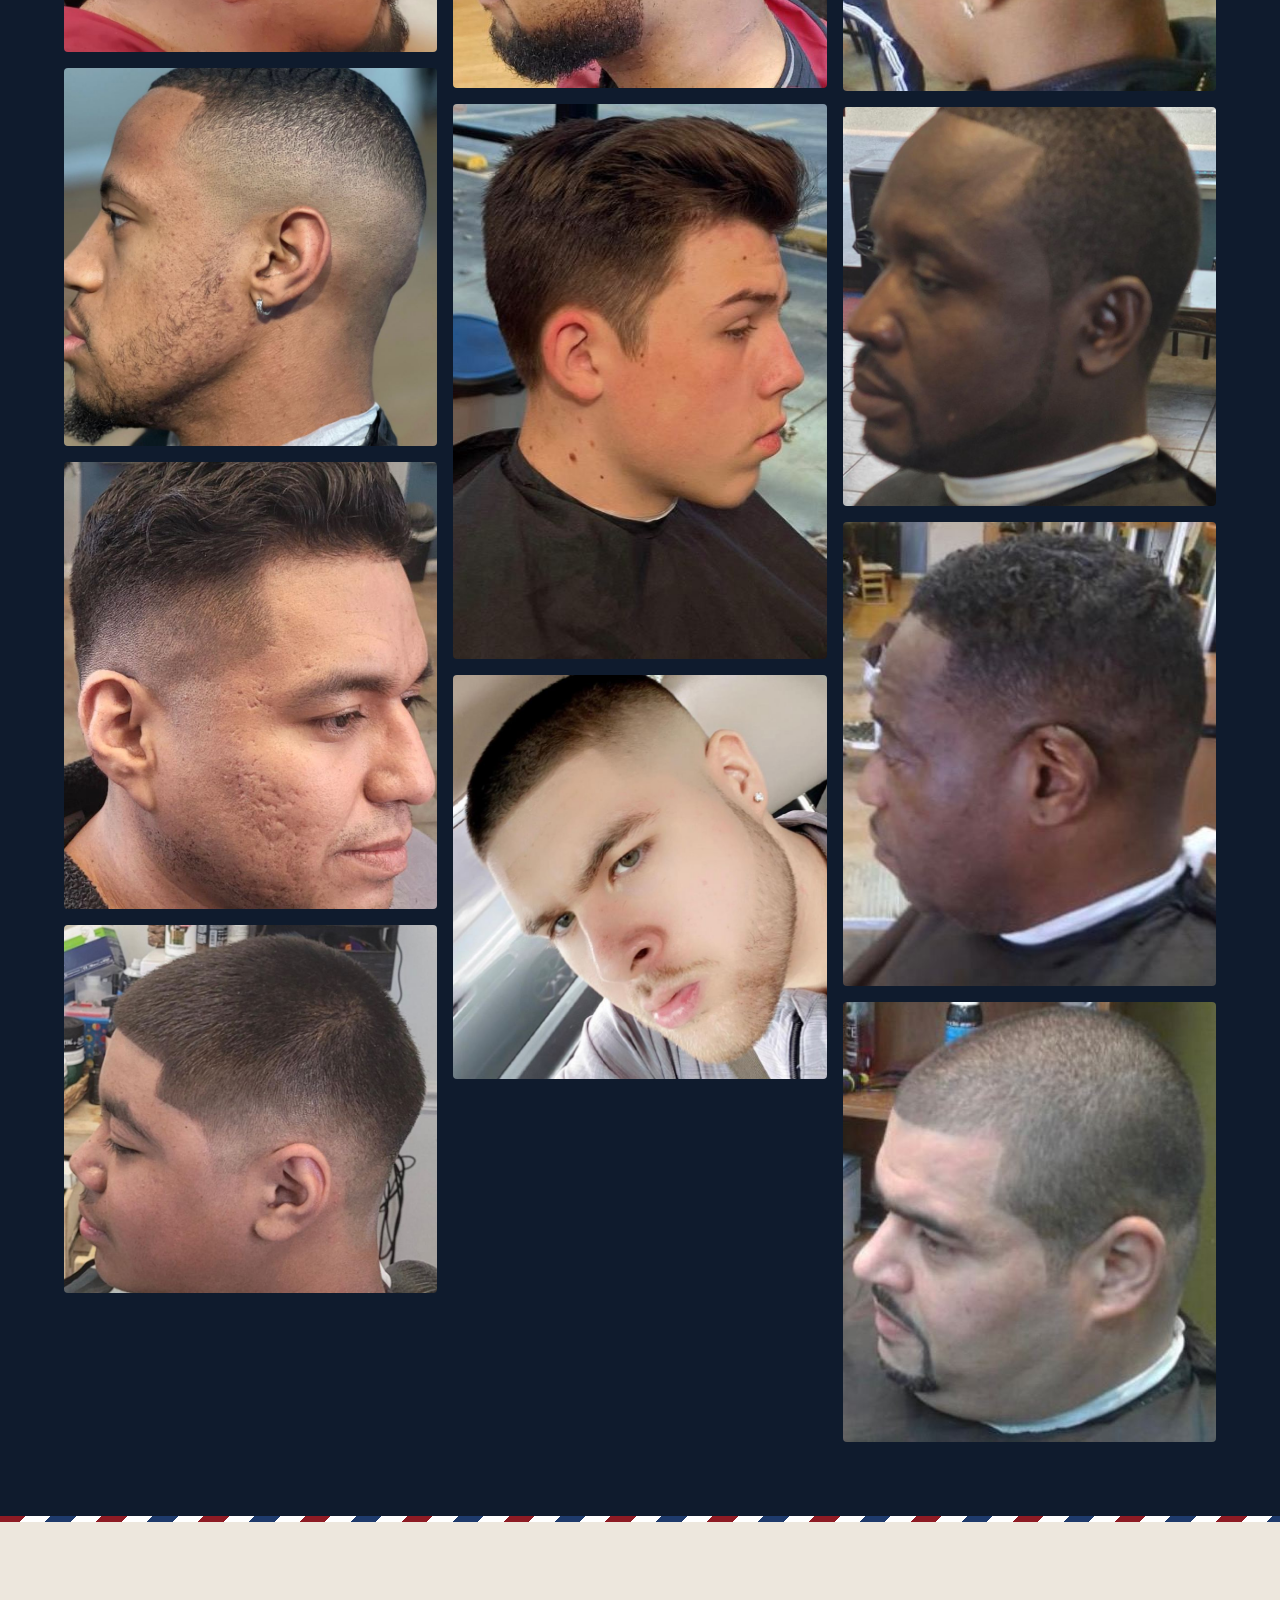
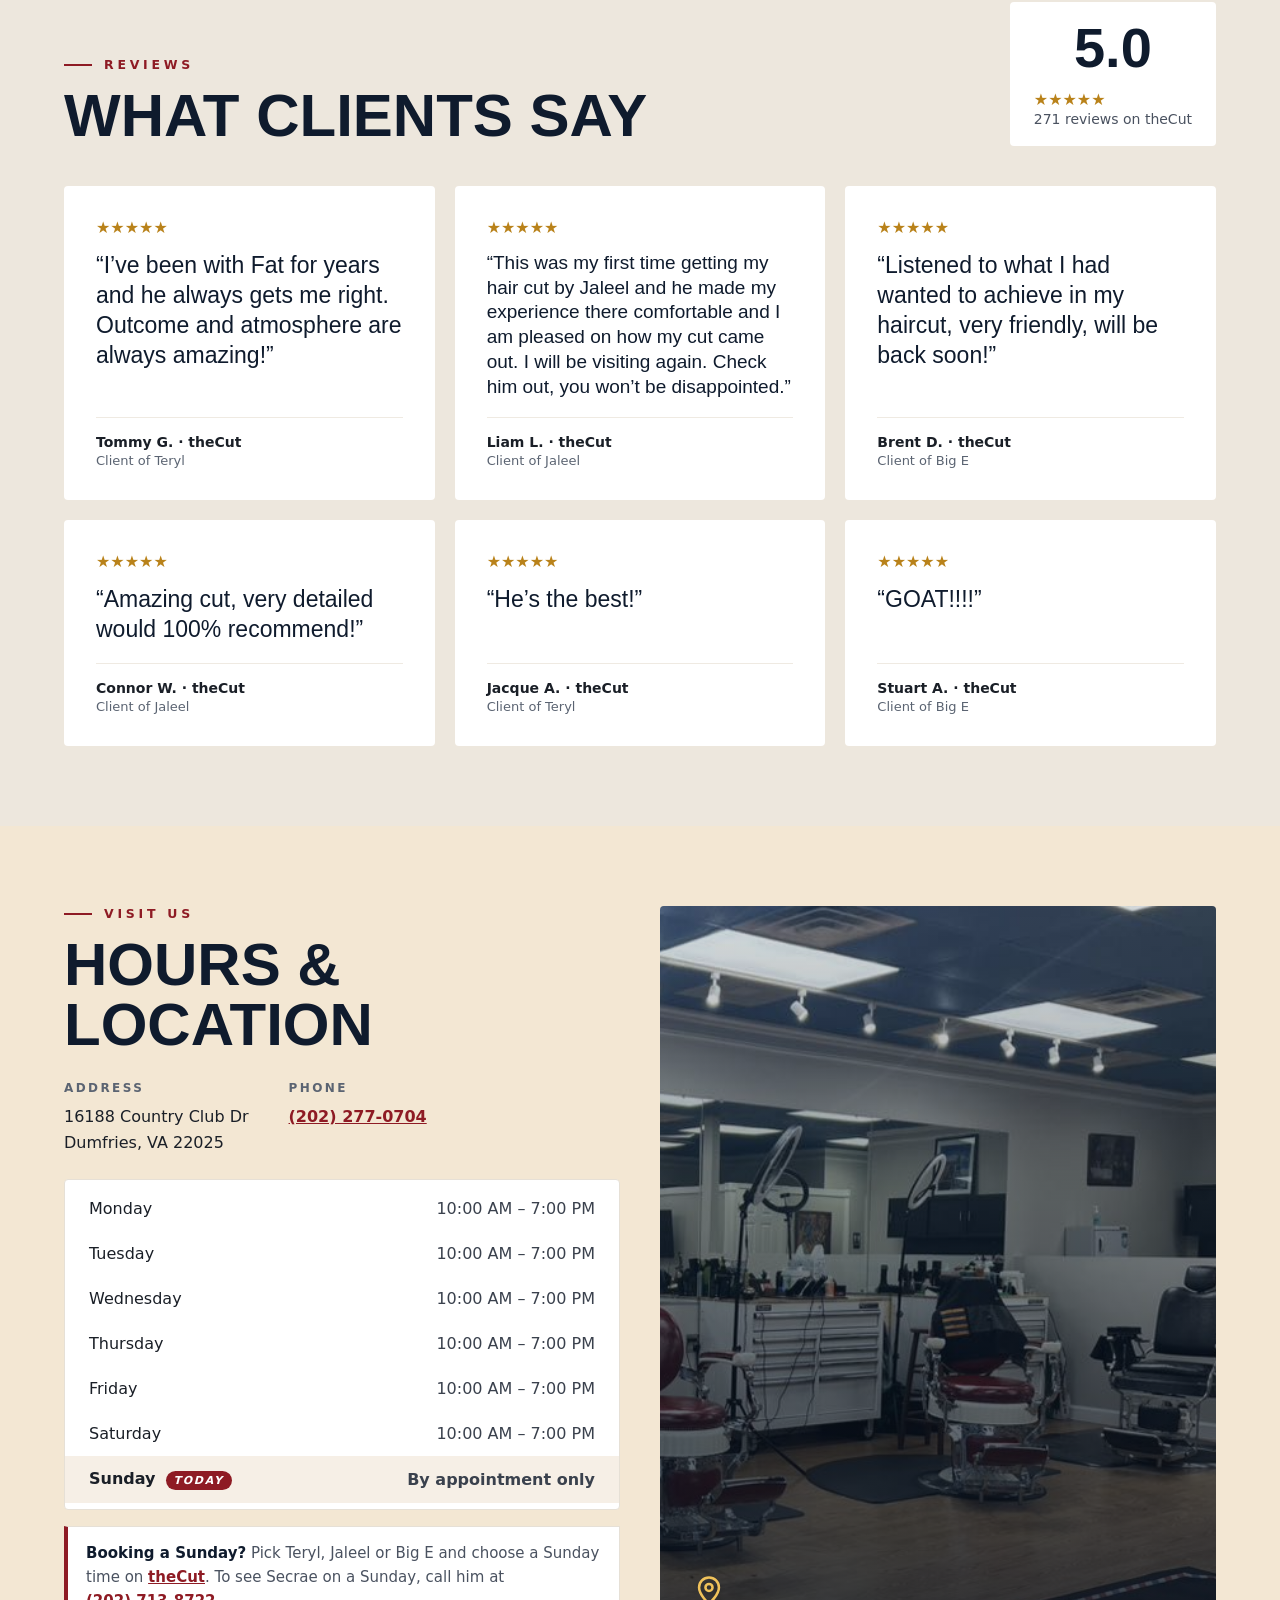
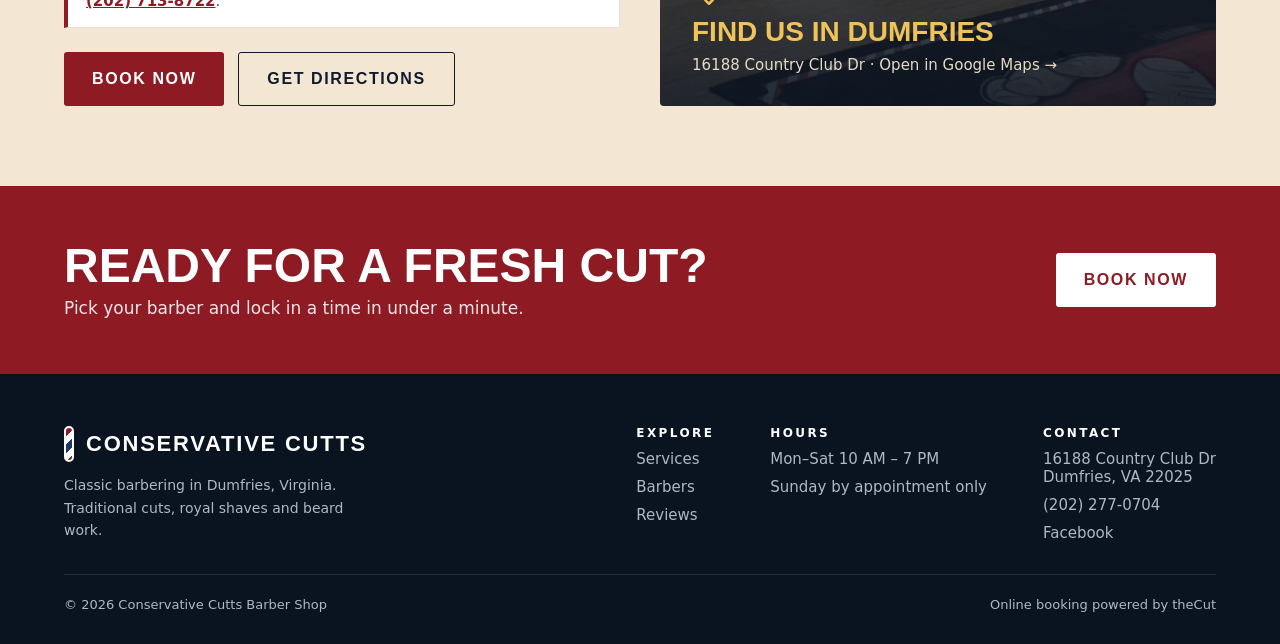
==== commit bc0d87d0: "Add files via upload" ====
--- a/index.html
+++ b/index.html
@@ -7,15 +7,15 @@
 <meta name="description" content="Classic barbershop in Dumfries, VA. Traditional haircuts, hot-towel royal shaves and beard work. Book Teryl, Jaleel or Big E online, or call Secrae. Open Mon–Sat 10 AM – 7 PM; Sundays by appointment.">
 <meta property="og:title" content="Conservative Cutts Barber Shop | Dumfries, VA">
 <meta property="og:description" content="Classic cuts. Sharp service. Book your barber online.">
-<link rel="icon" href="favicon.svg" type="image/svg+xml">
-<link rel="icon" href="favicon.png" sizes="32x32" type="image/png">
+<link rel="icon" href="images/icons/favicon.svg" type="image/svg+xml">
+<link rel="icon" href="images/icons/favicon.png" sizes="32x32" type="image/png">
 <link rel="icon" href="favicon.ico" sizes="any">
-<link rel="apple-touch-icon" href="apple-touch-icon.png">
+<link rel="apple-touch-icon" href="images/icons/apple-touch-icon.png">
 <meta name="theme-color" content="#0F1B2D">
 <link rel="preconnect" href="https://fonts.googleapis.com">
 <link rel="preconnect" href="https://fonts.gstatic.com" crossorigin>
 <link rel="stylesheet" href="https://fonts.googleapis.com/css2?family=Oswald:wght@500;600;700&family=Inter:wght@400;500;600;700&display=swap">
-<link rel="stylesheet" href="styles.css">
+<link rel="stylesheet" href="css/styles.css">
 </head>
 <body>
 
@@ -60,7 +60,7 @@
 
 <main>
 <section class="hero" id="top">
-<img id="hero-img" src="hero.jpg" alt="Inside Conservative Cutts: classic red leather barber chairs, chrome bases and a wall of mirrors" fetchpriority="high">
+<img id="hero-img" src="images/hero.jpg" alt="Inside Conservative Cutts: classic red leather barber chairs, chrome bases and a wall of mirrors" fetchpriority="high">
 <div class="wrap">
 <div class="pills up">
 <span class="pill"><i class="dot js-dot" aria-hidden="true"></i><span class="js-status">Open Mon–Sat</span>&nbsp;·&nbsp;<span class="js-detail">10:00 AM – 7:00 PM</span></span>
@@ -123,7 +123,7 @@
 </div>
 <div class="barbers">
 <a class="card" href="https://book.thecut.co/Joel">
-<div class="portrait"><img src="teryl.jpg" alt="Teryl “Fats” Hackley, barber at Conservative Cutts" width="960" height="720" loading="lazy"></div>
+<div class="portrait"><img src="images/barbers/teryl.jpg" alt="Teryl “Fats” Hackley, barber at Conservative Cutts" width="960" height="720" loading="lazy"></div>
 <div class="card-body"><span class="role">BARBER</span><span class="card-name">Teryl “Fats” Hackley</span><span class="card-rate"><span aria-hidden="true">★</span> 5.0 · 94 reviews on theCut</span><span class="bio">Traditional cuts and beard work. Great with kids and first-time clients.</span><span class="book"><span>BOOK WITH TERYL <svg aria-hidden="true" width="18" height="18" viewBox="0 0 24 24" fill="none" stroke="currentColor" stroke-width="2.2" stroke-linecap="round" stroke-linejoin="round"><path d="M5 12h14"/><path d="M13 6l6 6-6 6"/></svg></span></span></div>
 </a>
 <a class="card" href="https://book.thecut.co/jahleelamir">
@@ -149,7 +149,7 @@
 <p>Conservative Cutts is a classic barbershop built around the details: red-leather barber chairs, hot towels, straight razors and barbers who take their time. Whether it's a weekly line-up, a fresh cut before a big day or a little one's first haircut, you leave looking sharp.</p>
 </div>
 <div class="gallery">
-<div class="tile big"><img src="hero.jpg" alt="The barber floor at Conservative Cutts with four classic chairs" loading="lazy"></div>
+<div class="tile big"><img src="images/hero.jpg" alt="The barber floor at Conservative Cutts with four classic chairs" loading="lazy"></div>
 <div class="side">
 <div class="fb">
 <div><strong>Fresh cuts,<br>every week</strong><p>See the latest work from the chair on the shop's Facebook page.</p></div>
@@ -173,22 +173,22 @@
 <a class="btn btn-red" href="#barbers">BOOK YOUR CUT</a>
 </div>
 <div class="work-top">
-<button class="cut" type="button" data-i="0"><img src="cut-12.jpg" alt="Twisted sponge top with a temple taper and sharp line-up" loading="lazy" width="615" height="820"></button>
-<button class="cut" type="button" data-i="1"><img src="cut-13.jpg" alt="Rounded afro with a clean taper and crisp line-up" loading="lazy" width="615" height="820"></button>
-<button class="cut" type="button" data-i="2"><img src="cut-14.jpg" alt="Low cut with a razor-sharp line-up and connected beard" loading="lazy" width="820" height="820"></button>
+<button class="cut" type="button" data-i="0"><img src="images/work/cut-12.jpg" alt="Twisted sponge top with a temple taper and sharp line-up" loading="lazy" width="615" height="820"></button>
+<button class="cut" type="button" data-i="1"><img src="images/work/cut-13.jpg" alt="Rounded afro with a clean taper and crisp line-up" loading="lazy" width="615" height="820"></button>
+<button class="cut" type="button" data-i="2"><img src="images/work/cut-14.jpg" alt="Low cut with a razor-sharp line-up and connected beard" loading="lazy" width="820" height="820"></button>
 </div>
 <div class="work" id="work-grid">
-<button class="cut" type="button" data-i="3"><img src="cut-01.jpg" alt="Comb-over with a high skin fade and hard part" loading="lazy" width="794" height="820"></button>
-<button class="cut" type="button" data-i="4"><img src="cut-02.jpg" alt="High bald fade with a crisp line-up" loading="lazy" width="810" height="820"></button>
-<button class="cut" type="button" data-i="5"><img src="cut-03.jpg" alt="Textured crop with a mid fade" loading="lazy" width="685" height="820"></button>
-<button class="cut" type="button" data-i="6"><img src="cut-04.jpg" alt="Short crop with a sharp line-up and drop fade" loading="lazy" width="820" height="809"></button>
-<button class="cut" type="button" data-i="7"><img src="cut-05.jpg" alt="Twists on top with a clean taper and beard line" loading="lazy" width="613" height="692"></button>
-<button class="cut" type="button" data-i="8"><img src="cut-06.jpg" alt="Textured quiff with a classic taper" loading="lazy" width="426" height="634"></button>
-<button class="cut" type="button" data-i="9"><img src="cut-07.jpg" alt="High-and-tight fade" loading="lazy" width="758" height="820"></button>
-<button class="cut" type="button" data-i="10"><img src="cut-08.jpg" alt="360 waves with a burst taper" loading="lazy" width="480" height="546"></button>
-<button class="cut" type="button" data-i="11"><img src="cut-09.jpg" alt="Short taper with a clean edge-up" loading="lazy" width="767" height="820"></button>
-<button class="cut" type="button" data-i="12"><img src="cut-10.jpg" alt="Classic short cut with a tapered neckline" loading="lazy" width="414" height="515"></button>
-<button class="cut" type="button" data-i="13"><img src="cut-11.jpg" alt="Buzz cut with a shaped goatee" loading="lazy" width="450" height="530"></button>
+<button class="cut" type="button" data-i="3"><img src="images/work/cut-01.jpg" alt="Comb-over with a high skin fade and hard part" loading="lazy" width="794" height="820"></button>
+<button class="cut" type="button" data-i="4"><img src="images/work/cut-02.jpg" alt="High bald fade with a crisp line-up" loading="lazy" width="810" height="820"></button>
+<button class="cut" type="button" data-i="5"><img src="images/work/cut-03.jpg" alt="Textured crop with a mid fade" loading="lazy" width="685" height="820"></button>
+<button class="cut" type="button" data-i="6"><img src="images/work/cut-04.jpg" alt="Short crop with a sharp line-up and drop fade" loading="lazy" width="820" height="809"></button>
+<button class="cut" type="button" data-i="7"><img src="images/work/cut-05.jpg" alt="Twists on top with a clean taper and beard line" loading="lazy" width="613" height="692"></button>
+<button class="cut" type="button" data-i="8"><img src="images/work/cut-06.jpg" alt="Textured quiff with a classic taper" loading="lazy" width="426" height="634"></button>
+<button class="cut" type="button" data-i="9"><img src="images/work/cut-07.jpg" alt="High-and-tight fade" loading="lazy" width="758" height="820"></button>
+<button class="cut" type="button" data-i="10"><img src="images/work/cut-08.jpg" alt="360 waves with a burst taper" loading="lazy" width="480" height="546"></button>
+<button class="cut" type="button" data-i="11"><img src="images/work/cut-09.jpg" alt="Short taper with a clean edge-up" loading="lazy" width="767" height="820"></button>
+<button class="cut" type="button" data-i="12"><img src="images/work/cut-10.jpg" alt="Classic short cut with a tapered neckline" loading="lazy" width="414" height="515"></button>
+<button class="cut" type="button" data-i="13"><img src="images/work/cut-11.jpg" alt="Buzz cut with a shaped goatee" loading="lazy" width="450" height="530"></button>
 </div>
 </div>
 </section>
@@ -241,7 +241,7 @@
 </div>
 </div>
 <a class="map" href="https://www.google.com/maps/search/?api=1&amp;query=16188+Country+Club+Dr,+Dumfries,+VA+22025" target="_blank" rel="noopener">
-<img src="hero.jpg" alt="" loading="lazy">
+<img src="images/hero.jpg" alt="" loading="lazy">
 <div>
 <svg aria-hidden="true" width="34" height="34" viewBox="0 0 24 24" fill="none" stroke="#fff" stroke-width="1.8" stroke-linecap="round" stroke-linejoin="round"><path d="M12 21s-7-6.2-7-11.5A7 7 0 0 1 19 9.5C19 14.8 12 21 12 21z"/><circle cx="12" cy="9.5" r="2.5"/></svg>
 <strong>Find us in Dumfries</strong>
@@ -282,6 +282,6 @@
 <a class="bk" href="#barbers">BOOK NOW</a>
 </div>
 
-<script src="main.js"></script>
+<script src="js/main.js"></script>
 </body>
 </html>
--- a/css/styles.css
+++ b/css/styles.css
@@ -0,0 +1,317 @@
+:root{--accent:#8E1B24;--accent-dark:#6E141B;--navy:#0F1B2D;--ink:#1A1F27;--muted:#4A5260;--soft:#5B6472;--cream:#F6F3EE;--sand:#EDE7DD;--line:#E6E0D6;--pole:repeating-linear-gradient(135deg,var(--accent) 0 18px,#fff 18px 36px,#1E3A6B 36px 54px,#fff 54px 72px)}
+*{box-sizing:border-box}
+html{scroll-behavior:smooth}
+body{margin:0;font-family:'Inter',system-ui,sans-serif;color:var(--ink);background:var(--cream);-webkit-font-smoothing:antialiased;overflow-x:hidden}
+img{max-width:100%;display:block}
+a{color:var(--accent)}a:hover{color:var(--accent-dark)}
+a:focus-visible,button:focus-visible{outline:3px solid #E7C9CC;outline-offset:3px}
+.wrap{max-width:1200px;margin:0 auto;padding:0 24px}
+.oswald{font-family:'Oswald',sans-serif}
+.btn{display:inline-flex;align-items:center;gap:12px;height:54px;padding:0 28px;border-radius:3px;font-family:'Oswald',sans-serif;font-weight:600;letter-spacing:.1em;font-size:16px;text-decoration:none;transition:transform .18s ease,box-shadow .18s ease}
+.btn:hover{transform:translateY(-2px);box-shadow:0 10px 24px rgba(10,19,32,.22)}
+.btn-red{background:var(--accent);color:#fff}.btn-red:hover{color:#fff}
+.btn-navy{background:var(--navy);color:#fff}.btn-navy:hover{color:#fff}
+.btn-ghost{border:1.5px solid rgba(255,255,255,.6);color:#fff;background:rgba(255,255,255,.06)}.btn-ghost:hover{color:#fff}
+.btn-outline{border:1.5px solid var(--navy);color:var(--navy)}.btn-outline:hover{color:var(--navy)}
+.btn-white{background:#fff;color:var(--accent)}
+.eyebrow{display:flex;align-items:center;gap:12px;font-size:12.5px;letter-spacing:.3em;font-weight:700;color:var(--accent);margin:0}
+.eyebrow::before{content:"";width:28px;height:2px;background:currentColor}
+h2.title{margin:0;font-family:'Oswald',sans-serif;font-weight:700;font-size:clamp(38px,5vw,60px);line-height:1;text-transform:uppercase;color:var(--navy)}
+.lead{margin:0;font-size:17px;line-height:1.65;color:var(--muted)}
+section{scroll-margin-top:72px}
+.dot{width:8px;height:8px;border-radius:50%;background:#F2A65A;display:inline-block}
+.dot.open{background:#4ADE80}
+
+/* top bar */
+.topbar{background:#0A1320;color:#C9D1DC;font-size:13px;padding:10px 0}
+.topbar .wrap{display:flex;justify-content:space-between;align-items:center;gap:16px;flex-wrap:wrap}
+.topbar .left{display:flex;gap:28px;align-items:center;flex-wrap:wrap}
+.topbar span{display:flex;gap:8px;align-items:center}
+.topbar a{color:#fff;text-decoration:none;font-weight:600}
+
+/* header */
+header{position:sticky;top:0;z-index:50;background:rgba(15,27,45,.94);backdrop-filter:blur(10px);-webkit-backdrop-filter:blur(10px);border-bottom:1px solid rgba(255,255,255,.08)}
+header .wrap{display:flex;align-items:center;justify-content:space-between;gap:20px;padding-top:14px;padding-bottom:14px}
+.brand{display:flex;align-items:center;gap:12px;color:#fff;text-decoration:none}
+.brand:hover{color:#fff}
+.pole{width:12px;height:42px;border-radius:6px;border:2px solid #fff;background:repeating-linear-gradient(135deg,var(--accent) 0 6px,#fff 6px 12px,#1E3A6B 12px 18px,#fff 18px 24px)}
+.brand-name{font-family:'Oswald',sans-serif;font-weight:700;font-size:21px;letter-spacing:.08em;line-height:1}
+.brand-sub{font-size:10.5px;letter-spacing:.26em;color:#AEB8C6;margin-top:6px;line-height:1}
+.nav{display:flex;align-items:center;gap:30px;font-size:14.5px;font-weight:500}
+.nav a.link{color:#D5DCE6;text-decoration:none}.nav a.link:hover{color:#fff}
+.nav .btn{height:44px;padding:0 22px;font-size:14.5px}
+.menu-btn{display:none;background:transparent;border:1px solid rgba(255,255,255,.3);color:#fff;width:48px;height:48px;border-radius:4px;align-items:center;justify-content:center;cursor:pointer}
+.mobile-nav{display:none;flex-direction:column;padding:4px 24px 22px;border-top:1px solid rgba(255,255,255,.08)}
+.mobile-nav a{color:#D5DCE6;text-decoration:none;padding:14px 0;font-size:18px;border-bottom:1px solid rgba(255,255,255,.06)}
+.mobile-nav a:last-child{border-bottom:0}
+header.open .mobile-nav{display:flex}
+
+/* hero */
+.hero{position:relative;min-height:680px;display:flex;align-items:flex-end;background:var(--navy);color:#fff}
+.hero>img{position:absolute;inset:0;width:100%;height:100%;object-fit:cover;object-position:center 62%}
+.hero::before{content:"";position:absolute;inset:0;background:linear-gradient(180deg,rgba(10,19,32,.3) 0%,rgba(10,19,32,.5) 40%,rgba(10,19,32,.94) 100%),linear-gradient(90deg,rgba(10,19,32,.55) 0%,rgba(10,19,32,0) 60%)}
+.hero .wrap{position:relative;width:100%;padding-top:140px;padding-bottom:72px;display:flex;flex-direction:column;gap:24px}
+.pills{display:flex;gap:10px;flex-wrap:wrap}
+.pill{display:inline-flex;align-items:center;gap:8px;padding:7px 14px;border-radius:999px;background:rgba(255,255,255,.1);border:1px solid rgba(255,255,255,.22);font-size:13px;font-weight:500}
+.hero h1{margin:0;font-family:'Oswald',sans-serif;font-weight:700;font-size:clamp(50px,8.4vw,112px);line-height:.92;text-transform:uppercase;max-width:920px}
+.hero h1 span{color:var(--accent)}
+.hero p{margin:0;font-size:clamp(17px,2vw,20px);line-height:1.6;color:#E1E6EE;max-width:540px}
+.ctas{display:flex;gap:14px;flex-wrap:wrap}
+.stats{display:flex;flex-wrap:wrap;margin-top:26px;border-top:1px solid rgba(255,255,255,.18)}
+.stats div{display:flex;flex-direction:column;gap:4px;padding:20px 36px 0 0}
+.stats strong{font-family:'Oswald',sans-serif;font-size:28px;font-weight:600;display:flex;align-items:center;gap:8px}
+.stats small{font-size:13px;color:#C9D1DC;letter-spacing:.04em}
+@keyframes up{from{opacity:0;transform:translateY(18px)}to{opacity:1;transform:none}}
+.up{animation:up .8s cubic-bezier(.2,.7,.2,1) both}.up2{animation-delay:.12s}.up3{animation-delay:.24s}
+@media (prefers-reduced-motion:reduce){.up{animation:none}.btn,.card,.tile img{transition:none}}
+.stripe{height:8px;background:var(--pole)}
+
+/* sections */
+.sec{padding:112px 0}
+.head{display:flex;justify-content:space-between;align-items:flex-end;gap:24px;flex-wrap:wrap;margin-bottom:52px}
+.head>div{display:flex;flex-direction:column;gap:14px;max-width:640px}
+
+/* services */
+.menus{display:grid;grid-template-columns:repeat(auto-fit,minmax(min(100%,460px),1fr));gap:24px}
+.menu{background:#fff;border:1px solid var(--line);border-radius:4px;padding:36px 36px 20px;box-shadow:0 1px 2px rgba(15,27,45,.04)}
+.menu-head{display:flex;justify-content:space-between;align-items:center;padding-bottom:18px;border-bottom:2px solid var(--navy)}
+.menu-head h3{margin:0;font-family:'Oswald',sans-serif;font-weight:600;font-size:22px;letter-spacing:.08em;text-transform:uppercase;color:var(--navy)}
+.menu-head span{font-size:12px;letter-spacing:.18em;font-weight:600;color:#6B7280}
+.svc{display:flex;align-items:baseline;gap:12px;padding:18px 8px;margin:0 -8px;border-bottom:1px solid #EFEAE2;transition:background-color .15s}
+.svc:last-child{border-bottom:0}
+.svc:hover{background:#FBF8F3}
+.svc .info{display:flex;flex-direction:column;gap:5px;min-width:0}
+.svc .name{font-weight:600;font-size:17px}
+.svc .note{font-size:14px;color:var(--soft);line-height:1.45}
+.svc .lead-dots{flex:1;border-bottom:2px dotted #D3CBBE;transform:translateY(-5px);min-width:24px}
+.svc .price{display:flex;align-items:baseline;gap:5px;white-space:nowrap}
+.svc .price small{font-size:11.5px;font-weight:600;letter-spacing:.14em;color:var(--soft)}
+.svc .price b{font-family:'Oswald',sans-serif;font-weight:600;font-size:24px;color:var(--accent)}
+
+/* barbers */
+.dark{background:var(--navy);color:#fff}
+.dark .eyebrow{color:#F1D9DB}
+.dark h2.title{color:#fff}
+.dark .lead{color:#C9D1DC}
+.barbers{display:grid;grid-template-columns:repeat(auto-fit,minmax(min(100%,300px),1fr));gap:24px}
+.card{background:#fff;color:var(--ink);text-decoration:none;border-radius:4px;overflow:hidden;display:flex;flex-direction:column;transition:transform .2s ease,box-shadow .2s ease}
+.card:hover{transform:translateY(-4px);box-shadow:0 18px 40px rgba(0,0,0,.25);color:var(--ink)}
+.portrait{position:relative;aspect-ratio:4/3;background:linear-gradient(160deg,#1B2C47 0%,#0A1320 100%);display:flex;align-items:center;justify-content:center}
+.portrait span{font-family:'Oswald',sans-serif;font-weight:700;font-size:96px;letter-spacing:.04em;color:rgba(255,255,255,.92)}
+.portrait::after{content:"";position:absolute;left:0;right:0;bottom:0;height:6px;background:repeating-linear-gradient(135deg,var(--accent) 0 12px,#fff 12px 24px,#1E3A6B 24px 36px,#fff 36px 48px)}
+.portrait img{position:absolute;inset:0;width:100%;height:100%;object-fit:cover;object-position:center 30%}
+.card-body{padding:26px 26px 28px;display:flex;flex-direction:column;gap:6px;flex:1}
+.role{font-size:12px;letter-spacing:.22em;font-weight:700;color:var(--accent)}
+.card-name{font-family:'Oswald',sans-serif;font-size:26px;font-weight:600;color:var(--navy);text-transform:uppercase;letter-spacing:.03em;line-height:1.1}
+.bio{font-size:15px;color:var(--muted);line-height:1.55}
+.book{margin-top:auto;padding-top:16px}
+.book span{display:flex;align-items:center;justify-content:space-between;padding:14px 18px;border-radius:3px;background:var(--accent);color:#fff;font-family:'Oswald',sans-serif;font-weight:600;letter-spacing:.1em;font-size:15px}
+
+/* shop */
+.shop-head{display:grid;grid-template-columns:repeat(auto-fit,minmax(min(100%,440px),1fr));gap:40px 64px;align-items:end;margin-bottom:52px}
+.shop-head>div{display:flex;flex-direction:column;gap:14px}
+.shop-head p{margin:0;font-size:17px;line-height:1.75;color:var(--muted)}
+.gallery{display:flex;gap:16px;flex-wrap:wrap}
+.tile{border-radius:4px;overflow:hidden;position:relative}
+.tile img{width:100%;height:100%;object-fit:cover;transition:transform .6s ease}
+.tile:hover img{transform:scale(1.04)}
+.tile.big{flex:2 1 560px;min-width:0;height:480px}
+.tile.big img{object-position:center 70%}
+.side{flex:1 1 300px;min-width:0;display:flex;flex-direction:column;gap:16px}
+.tile.detail{flex:1;min-height:232px}
+.tile.detail img{position:absolute;inset:0;object-position:8% 78%;transform-origin:8% 78%;transform:scale(2.1)}
+.tile.detail:hover img{transform:scale(2.18)}
+.fb{flex:1;min-height:232px;border-radius:4px;background:var(--navy);color:#fff;padding:30px;display:flex;flex-direction:column;justify-content:space-between;gap:18px}
+.fb strong{font-family:'Oswald',sans-serif;font-size:26px;font-weight:600;text-transform:uppercase;line-height:1.1;display:block;margin-bottom:10px}
+.fb p{margin:0;font-size:15px;line-height:1.55;color:#C9D1DC}
+.fb a{color:#fff;font-weight:600;text-underline-offset:5px}
+.features{display:grid;grid-template-columns:repeat(auto-fit,minmax(min(100%,240px),1fr));border-top:1px solid #E0D9CE;margin-top:52px}
+.features div{padding:28px 24px 4px 0;display:flex;flex-direction:column;gap:10px}
+.features .num{font-family:'Oswald',sans-serif;font-size:14px;font-weight:600;letter-spacing:.16em;color:var(--accent)}
+.features h3{margin:0;font-family:'Oswald',sans-serif;font-size:21px;font-weight:600;color:var(--navy);text-transform:uppercase;letter-spacing:.03em}
+.features p{margin:0;font-size:15px;line-height:1.6;color:var(--muted)}
+
+/* reviews */
+.sand{background:var(--sand)}
+.rating{display:flex;align-items:center;gap:18px;background:#fff;padding:18px 24px;border-radius:4px}
+.rating b{font-family:'Oswald',sans-serif;font-size:56px;font-weight:700;line-height:1;color:var(--navy)}
+.rating small{font-size:14px;color:var(--muted)}
+.stars{display:flex;gap:3px;color:#B9821A}
+.reviews{display:grid;grid-template-columns:repeat(auto-fit,minmax(min(100%,300px),1fr));gap:20px}
+.review{margin:0;background:#fff;border-radius:4px;padding:32px;display:flex;flex-direction:column;justify-content:space-between;gap:18px;transition:transform .2s ease,box-shadow .2s ease}
+.review:hover{transform:translateY(-4px);box-shadow:0 18px 40px rgba(15,27,45,.12)}
+.review blockquote{margin:14px 0 0;font-family:'Oswald',sans-serif;font-weight:500;font-size:23px;line-height:1.3;color:var(--navy)}
+.review figcaption{display:flex;flex-direction:column;gap:3px;padding-top:16px;border-top:1px solid #EFEAE2}
+.review figcaption b{font-size:14px}
+.review figcaption span{font-size:13px;color:var(--soft)}
+
+/* visit */
+.visit{display:grid;grid-template-columns:repeat(auto-fit,minmax(min(100%,420px),1fr));gap:48px}
+.visit-info{display:flex;flex-direction:column;gap:30px}
+.contact{display:flex;gap:40px;flex-wrap:wrap;font-size:16px;line-height:1.6}
+.contact div{display:flex;flex-direction:column}
+.label{font-size:12px;letter-spacing:.2em;font-weight:700;color:var(--soft);margin-bottom:6px}
+.hours{background:#fff;border:1px solid var(--line);border-radius:4px;padding:6px 0;margin:0;list-style:none}
+.hours li{display:flex;justify-content:space-between;align-items:center;gap:12px;padding:13px 24px;font-size:16px}
+.hours li span:last-child{color:#3A414D;white-space:nowrap;text-align:right}
+@media (max-width:420px){.hours li{padding:13px 18px}}
+.hours li.today{background:#F6EFE6;font-weight:600}
+.today-tag{display:none;font-size:11px;letter-spacing:.16em;font-weight:700;color:#fff;background:var(--accent);padding:3px 8px;border-radius:999px;margin-left:10px}
+.hours li.today .today-tag{display:inline-block}
+.hours-note{margin:-8px 0 0;padding:14px 18px;background:#fff;border:1px solid var(--line);border-left:4px solid var(--accent);border-radius:0;font-size:15px;line-height:1.6;color:var(--muted)}
+.hours-note strong{color:var(--navy)}
+.hours-note a{font-weight:600;white-space:nowrap}
+.map{position:relative;min-height:460px;border-radius:4px;overflow:hidden;display:flex;text-decoration:none;color:#fff}
+.map:hover{color:#fff}
+.map img{position:absolute;inset:0;width:100%;height:100%;object-fit:cover;object-position:85% 55%;transition:transform .6s ease}
+.map:hover img{transform:scale(1.04)}
+.map::before{content:"";position:absolute;inset:0;z-index:1;background:linear-gradient(180deg,rgba(10,19,32,.15) 0%,rgba(10,19,32,.88) 100%)}
+.map div{position:relative;z-index:2;margin-top:auto;padding:32px;display:flex;flex-direction:column;gap:8px}
+.map strong{font-family:'Oswald',sans-serif;font-size:28px;font-weight:600;text-transform:uppercase}
+.map span{font-size:15px;color:#D5DCE6}
+
+/* closing + footer */
+.closing{background:var(--accent);color:#fff;padding:72px 0}
+.closing .wrap{display:flex;justify-content:space-between;align-items:center;gap:28px;flex-wrap:wrap}
+.closing strong{font-family:'Oswald',sans-serif;font-weight:700;font-size:clamp(32px,4vw,48px);text-transform:uppercase;line-height:1;display:block;margin-bottom:8px}
+.closing p{margin:0;font-size:17px;color:#F6E3E5}
+footer{background:#0A1320;color:#AEB8C6;padding:64px 0 40px}
+.foot{display:flex;justify-content:space-between;gap:40px;flex-wrap:wrap;margin-bottom:40px}
+.foot .about{display:flex;flex-direction:column;gap:12px;max-width:320px;font-size:14px;line-height:1.6}
+.foot .cols{display:flex;gap:56px;flex-wrap:wrap;font-size:15px}
+.foot .cols div{display:flex;flex-direction:column;gap:10px}
+.foot h4{margin:0;color:#fff;font-weight:600;font-size:12px;letter-spacing:.2em}
+.foot a{color:#AEB8C6;text-decoration:none}.foot a:hover{color:#fff}
+.legal{border-top:1px solid rgba(255,255,255,.1);padding-top:22px;font-size:13px;display:flex;justify-content:space-between;gap:12px;flex-wrap:wrap}
+
+/* mobile bar */
+.mbar{display:none;position:fixed;left:0;right:0;bottom:0;z-index:60;background:rgba(15,27,45,.94);backdrop-filter:blur(10px);-webkit-backdrop-filter:blur(10px);padding:10px 12px;gap:10px;box-shadow:0 -6px 20px rgba(0,0,0,.25)}
+.mbar a{min-height:52px;display:flex;align-items:center;justify-content:center;gap:8px;border-radius:3px;color:#fff;text-decoration:none;font-family:'Oswald',sans-serif;font-weight:600;letter-spacing:.1em;font-size:16px}
+.mbar .call{flex:1;border:1.5px solid rgba(255,255,255,.55)}
+.mbar .bk{flex:2;background:var(--accent)}
+
+
+@media (max-width:880px){
+.topbar,.nav{display:none}
+.menu-btn,.mbar{display:flex}
+footer{padding-bottom:104px}
+.sec{padding:80px 0}
+.hero{min-height:600px}
+.menu{padding:28px 22px 12px}
+.tile.big{height:320px}
+}
+/* work gallery */
+.work{columns:3 280px;column-gap:16px}
+.cut{display:block;width:100%;margin:0 0 16px;padding:0;border:0;border-radius:4px;overflow:hidden;background:var(--navy);cursor:zoom-in;break-inside:avoid;position:relative}
+.cut img{width:100%;height:auto;transition:transform .6s ease}
+.cut:hover img{transform:scale(1.04)}
+.cut::after{content:"";position:absolute;left:0;right:0;bottom:0;height:4px;background:var(--pole);opacity:0;transition:opacity .2s}
+.cut:hover::after,.cut:focus-visible::after{opacity:1}
+.lb{position:fixed;inset:0;z-index:100;background:rgba(6,12,20,.94);display:none;align-items:center;justify-content:center;padding:56px 16px}
+.lb.on{display:flex}
+.lb img{max-width:min(100%,900px);max-height:100%;object-fit:contain;border-radius:4px}
+.lb button{position:absolute;background:rgba(255,255,255,.1);border:1px solid rgba(255,255,255,.3);color:#fff;width:48px;height:48px;border-radius:50%;font-size:22px;cursor:pointer;display:flex;align-items:center;justify-content:center}
+.lb .x{top:14px;right:14px}.lb .pv{left:14px;top:50%;transform:translateY(-50%)}.lb .nx{right:14px;top:50%;transform:translateY(-50%)}
+@media (max-width:880px){.work{columns:2;column-gap:10px}.cut{margin-bottom:10px}}
+@media (prefers-reduced-motion:reduce){.cut img{transition:none}}
+/* text-on-image colors */
+:root{--gold:#F0C25A;--cream:#F3E7D3;--red-lite:#E5525D}
+.hero::before{z-index:1}
+.hero .wrap{z-index:2}
+.hero{color:var(--cream)}
+.hero h1{color:var(--gold)}
+.hero h1 span{color:var(--red-lite)}
+.hero p{color:var(--cream)}
+.pill{color:var(--cream);border-color:rgba(240,194,90,.45);background:rgba(10,19,32,.35)}
+.stats{border-top-color:rgba(240,194,90,.35)}
+.stats strong{color:var(--gold)}
+.stats small{color:#D9CDB8}
+.btn-ghost{color:var(--gold);border-color:rgba(240,194,90,.75)}.btn-ghost:hover{color:var(--gold)}
+.map,.map:hover{color:var(--cream)}
+.map strong{color:var(--gold)}
+.map span{color:#E6DAC4}
+.map svg{stroke:var(--gold)}
+.card-rate{font-size:13.5px;font-weight:600;color:var(--navy);display:flex;gap:6px;align-items:center;margin:2px 0 4px}.card-rate span{color:#B9821A}
+.review.long blockquote{font-size:19px}
+.reviews-more{margin-top:28px;font-size:15px;color:var(--muted)}
+/* desktop: tighten spacing */
+.hero{min-height:0;align-items:flex-start}
+.hero .wrap{padding-top:32px;padding-bottom:56px;gap:20px}
+.stats{margin-top:16px}
+.sec{padding:80px 0}
+.head{margin-bottom:40px}
+.shop-head{margin-bottom:40px;gap:32px 56px}
+.features{margin-top:40px}
+.tile.big{height:420px}
+.tile.detail,.fb{min-height:202px}
+.map{min-height:400px}
+.visit{gap:40px}
+.visit-info{gap:24px}
+.closing{padding:56px 0}
+footer{padding:52px 0 32px}
+.foot{margin-bottom:32px}
+/* mobile: tighten spacing */
+@media (max-width:880px){
+.hero{min-height:0}
+.hero>img{object-position:center 75%}
+.hero .wrap{padding-top:20px;padding-bottom:32px;gap:16px}
+.hero h1{font-size:clamp(42px,12vw,64px)}
+.hero p{font-size:16px;line-height:1.55}
+.stats{margin-top:6px}
+.stats div{padding:14px 22px 0 0}
+.stats strong{font-size:22px}
+.sec{padding:52px 0}
+.head{margin-bottom:28px;gap:16px}
+.shop-head{margin-bottom:28px;gap:20px}
+.features{margin-top:28px}
+.features div{padding:20px 0 4px}
+.menu-head{padding-bottom:12px}
+.svc{padding:14px 8px}
+.card-body{padding:20px}
+.portrait{aspect-ratio:16/9}
+.portrait span{font-size:64px}
+.review{padding:24px}
+.tile.big{height:240px}
+.tile.detail,.fb{min-height:180px}
+.fb{padding:22px}
+.map{min-height:280px}
+.visit{gap:28px}
+.visit-info{gap:22px}
+.closing{padding:44px 0}
+footer{padding-top:44px;padding-bottom:104px}
+.foot{margin-bottom:28px;gap:28px}
+}
+
+/* newest work row */
+.work-top{display:grid;grid-template-columns:repeat(3,1fr);gap:16px;margin-bottom:16px}
+.work-top .cut{margin:0;aspect-ratio:3/4}
+.work-top .cut img{height:100%;object-fit:cover;object-position:center 35%}
+@media (max-width:880px){.work-top{gap:10px;margin-bottom:10px}}
+
+/* phone-booking barber card */
+.barbers{grid-template-columns:repeat(auto-fit,minmax(min(100%,240px),1fr))}
+.card-phone:hover{transform:none;box-shadow:none}
+.card-phone .book{display:flex;gap:10px}
+.card-phone .book a{flex:1;display:flex;align-items:center;justify-content:space-between;padding:14px 16px;border-radius:3px;font-family:'Oswald',sans-serif;font-weight:600;letter-spacing:.1em;font-size:15px;text-decoration:none;transition:transform .18s ease}
+.card-phone .call-btn{background:var(--accent);color:#fff}.card-phone .call-btn:hover{color:#fff;transform:translateY(-2px)}
+.card-phone .text-btn{background:var(--navy);color:#fff}.card-phone .text-btn:hover{color:#fff;transform:translateY(-2px)}
+@media (min-width:881px){
+.barbers .card-body{padding:24px 22px 24px}
+.barbers .card-name{font-size:24px}
+.barbers .book span,.card-phone .book a{padding:14px 14px;font-size:14px;letter-spacing:.08em;white-space:nowrap}
+}
+
+.card-phone-num{margin:-4px 0 4px}.card-phone-num a{font-family:'Oswald',sans-serif;font-weight:600;font-size:22px;letter-spacing:.04em;color:var(--accent);text-decoration:none}.card-phone-num a:hover{color:var(--accent-dark)}
+
+/* section transitions: barber-pole stripe where cream meets navy */
+.sec.dark{position:relative}
+.sec.dark::before,.sec.dark::after{content:"";position:absolute;left:0;right:0;height:6px;background:var(--pole)}
+.sec.dark::before{top:0}
+.sec.dark::after{bottom:0}
+
+/* section transitions: fade up on scroll (only when JS is running) */
+.js-reveal .reveal{opacity:0;translate:0 28px;transition:opacity .7s ease,translate .7s cubic-bezier(.2,.7,.2,1),transform .2s ease,box-shadow .2s ease}
+.js-reveal .reveal.in{opacity:1;translate:0 0}
+.js-reveal .eyebrow::before{transform:scaleX(0);transform-origin:left;transition:transform .6s cubic-bezier(.2,.7,.2,1) .15s}
+.js-reveal .eyebrow.in::before{transform:scaleX(1)}
+@media (prefers-reduced-motion:reduce){.js-reveal .reveal{opacity:1;translate:none;transition:none}.js-reveal .eyebrow::before{transform:none;transition:none}}
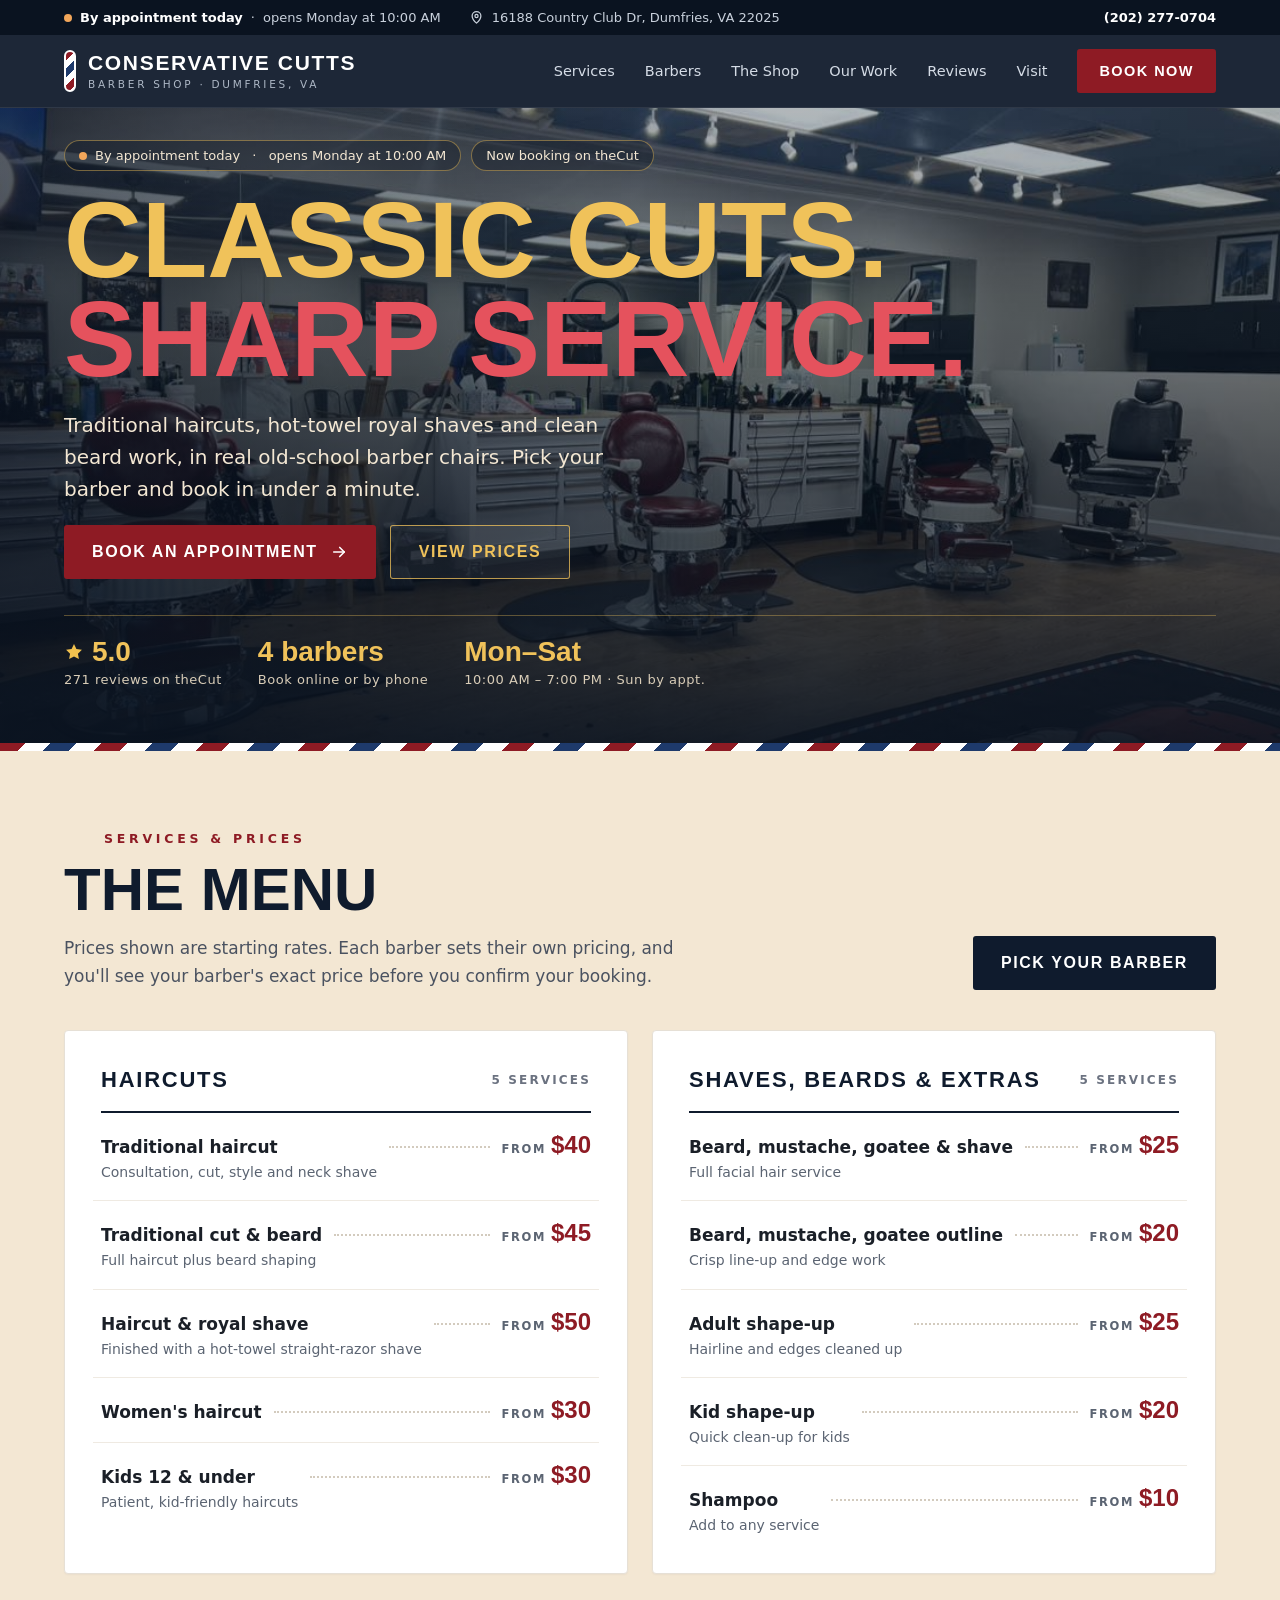
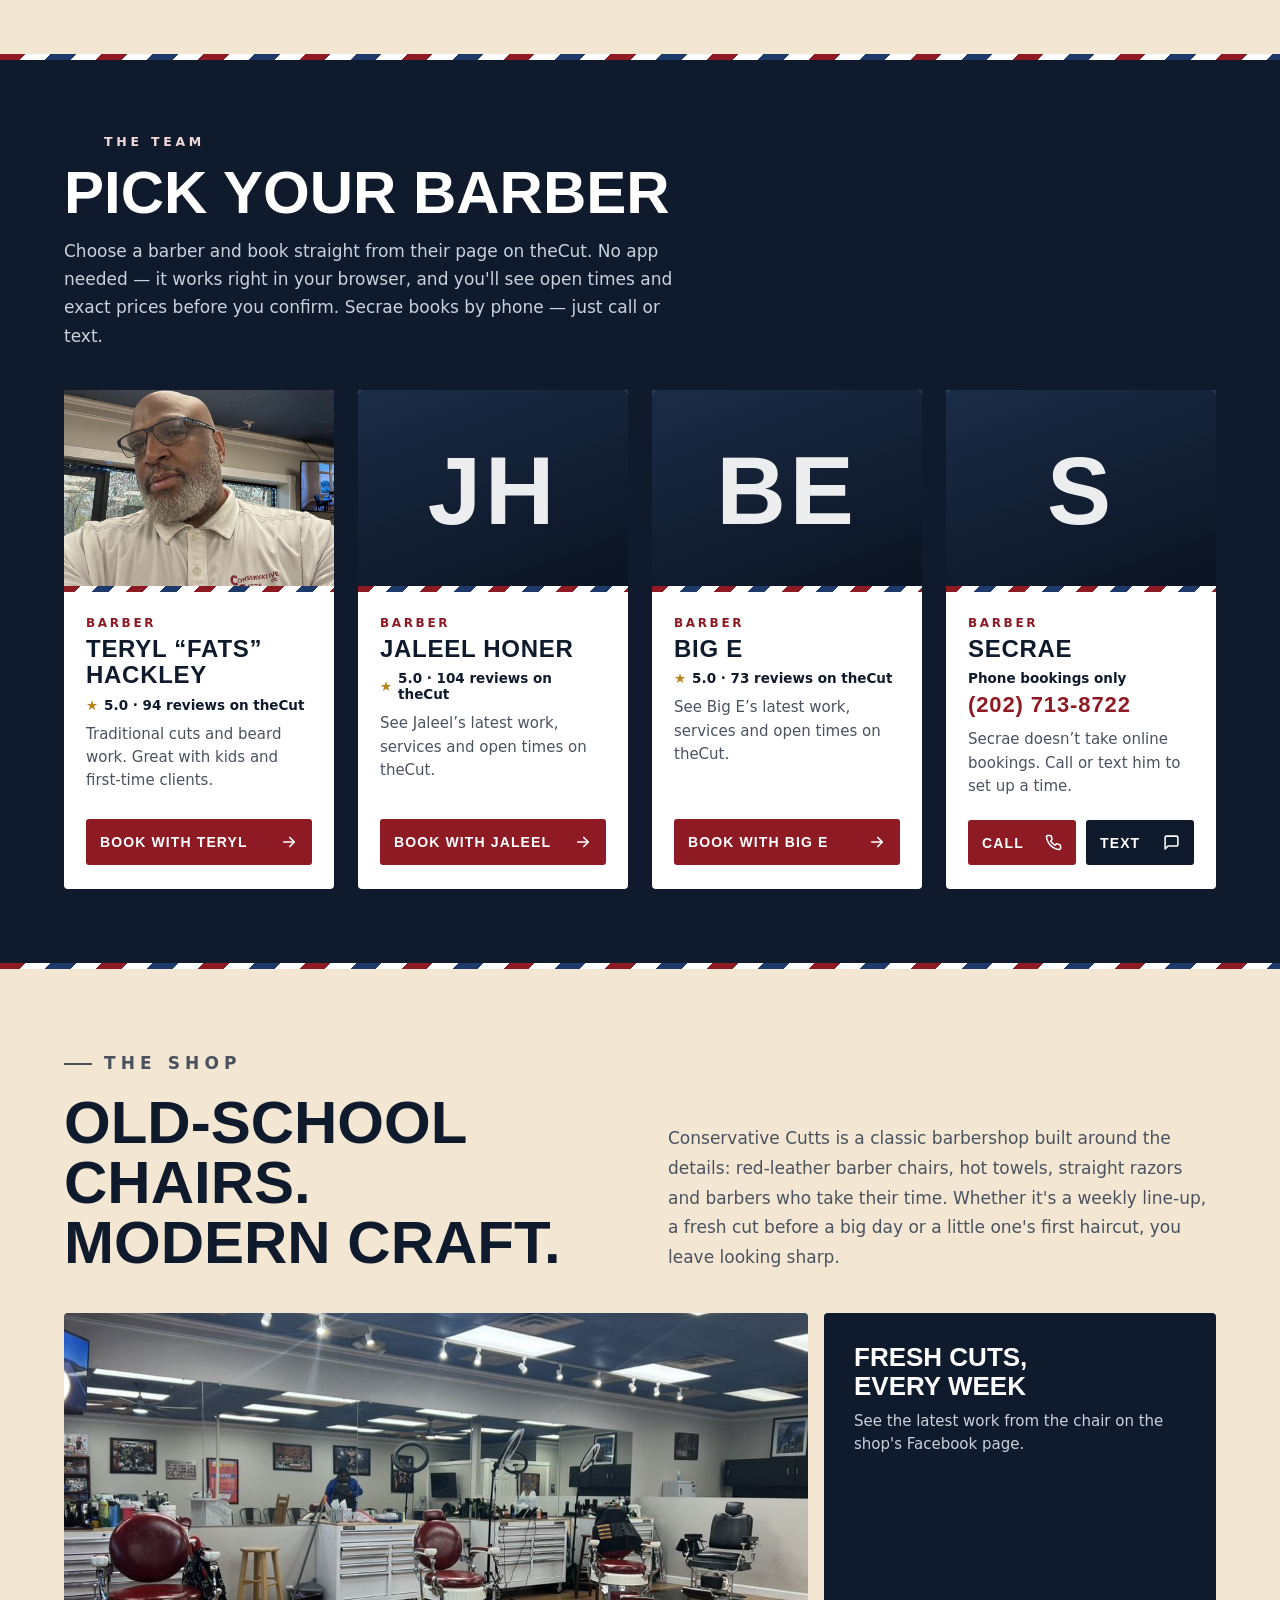
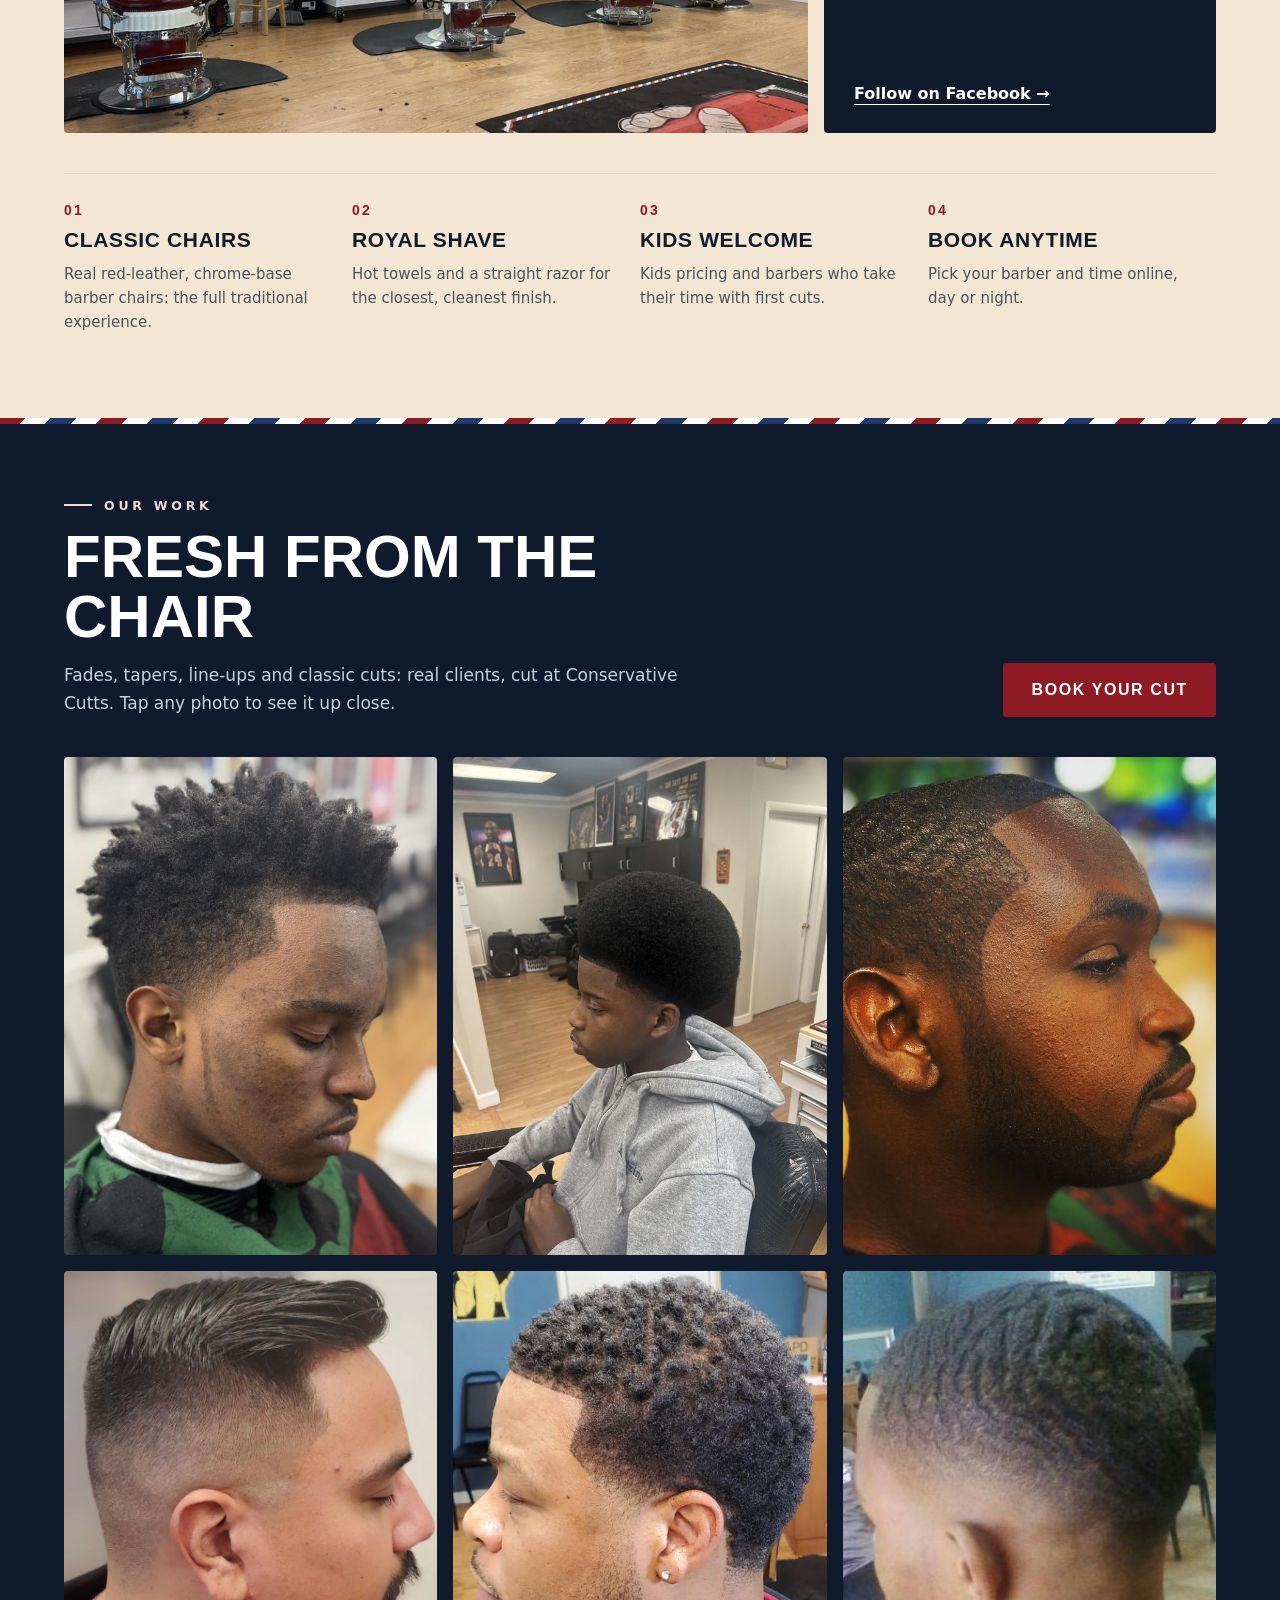
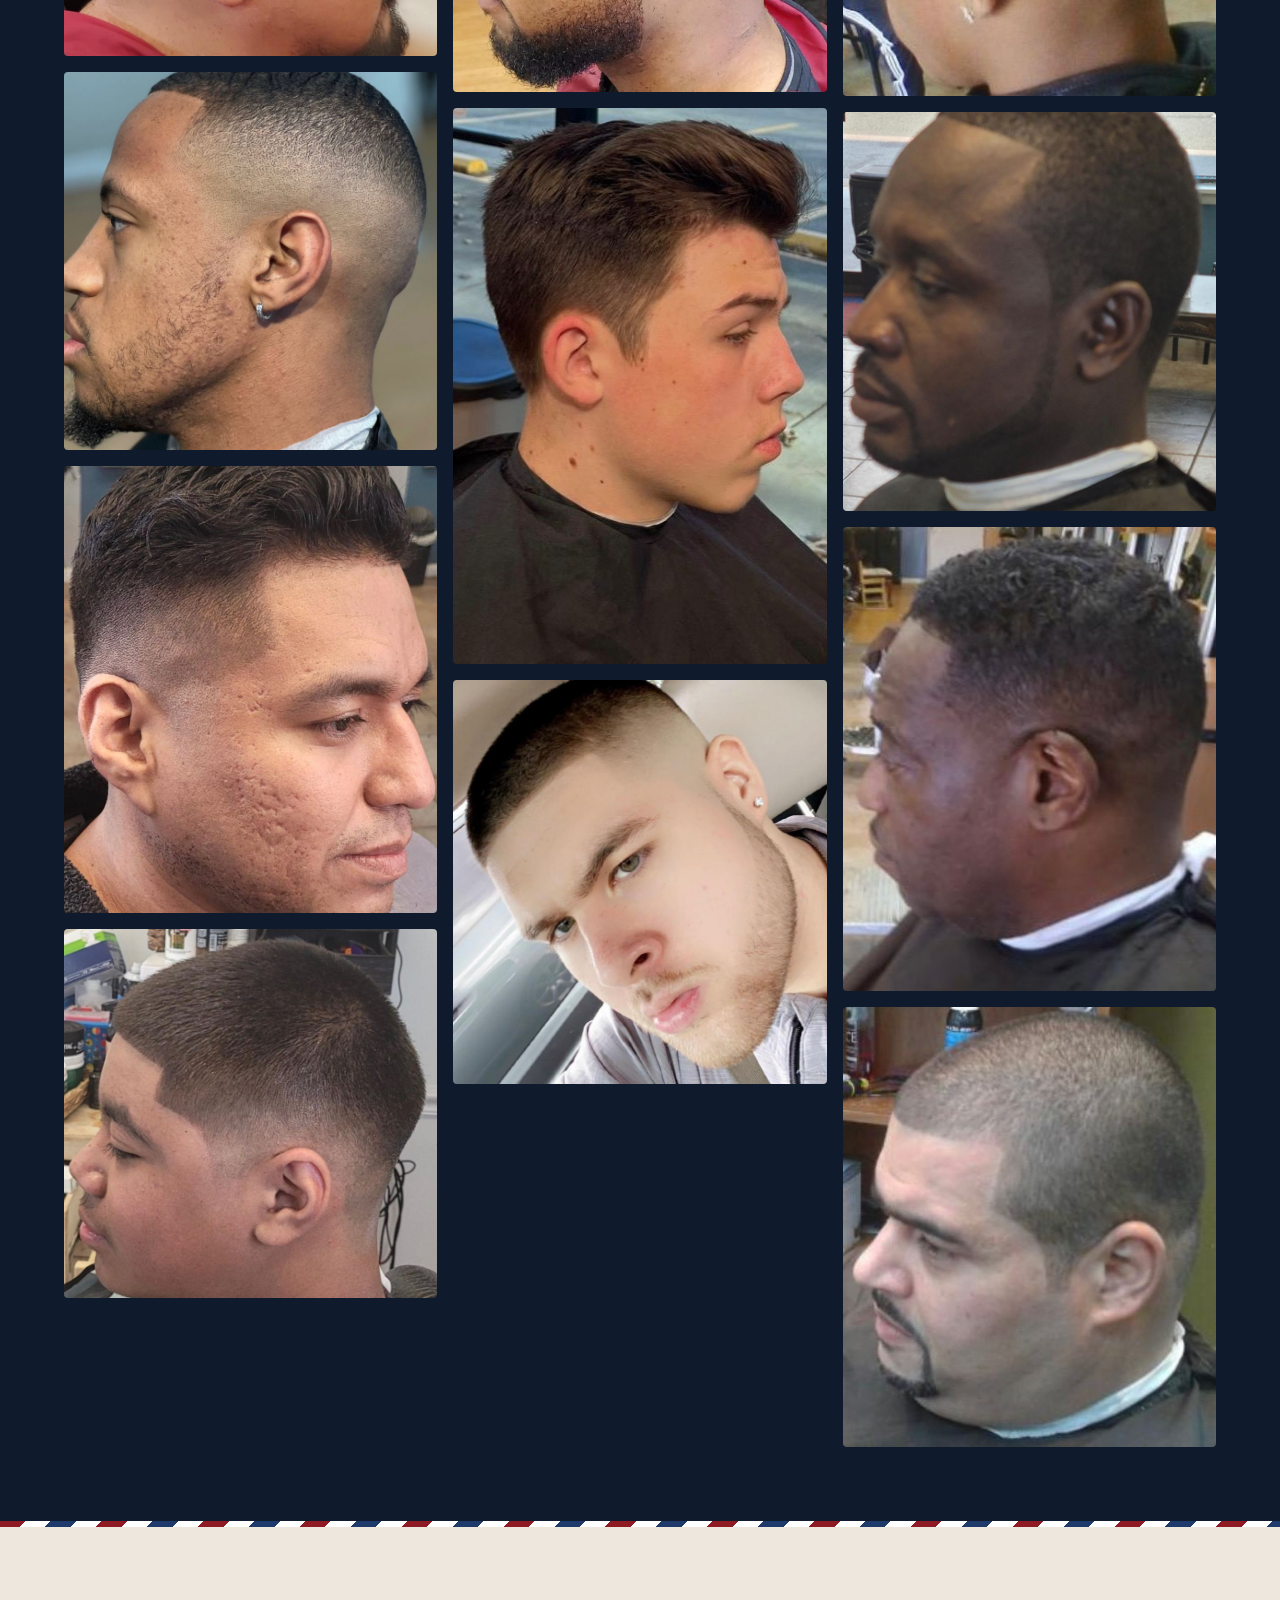
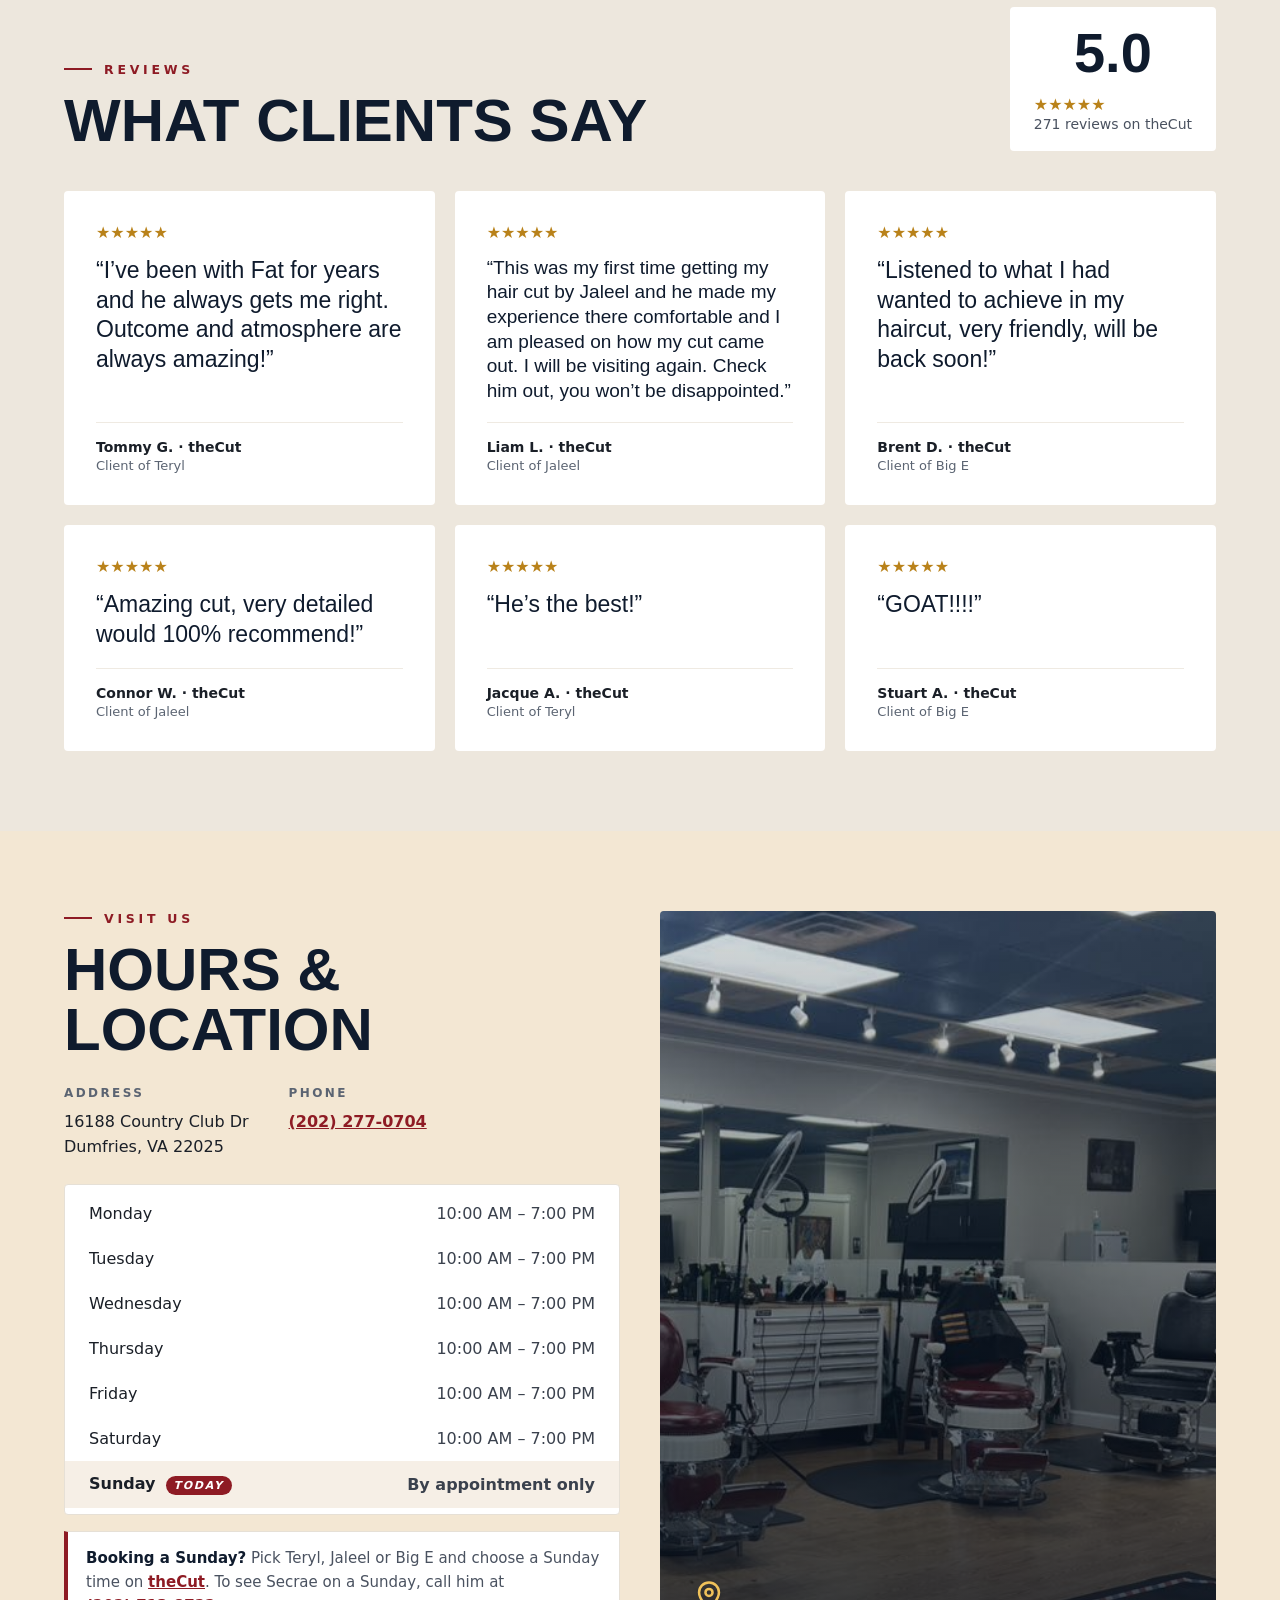
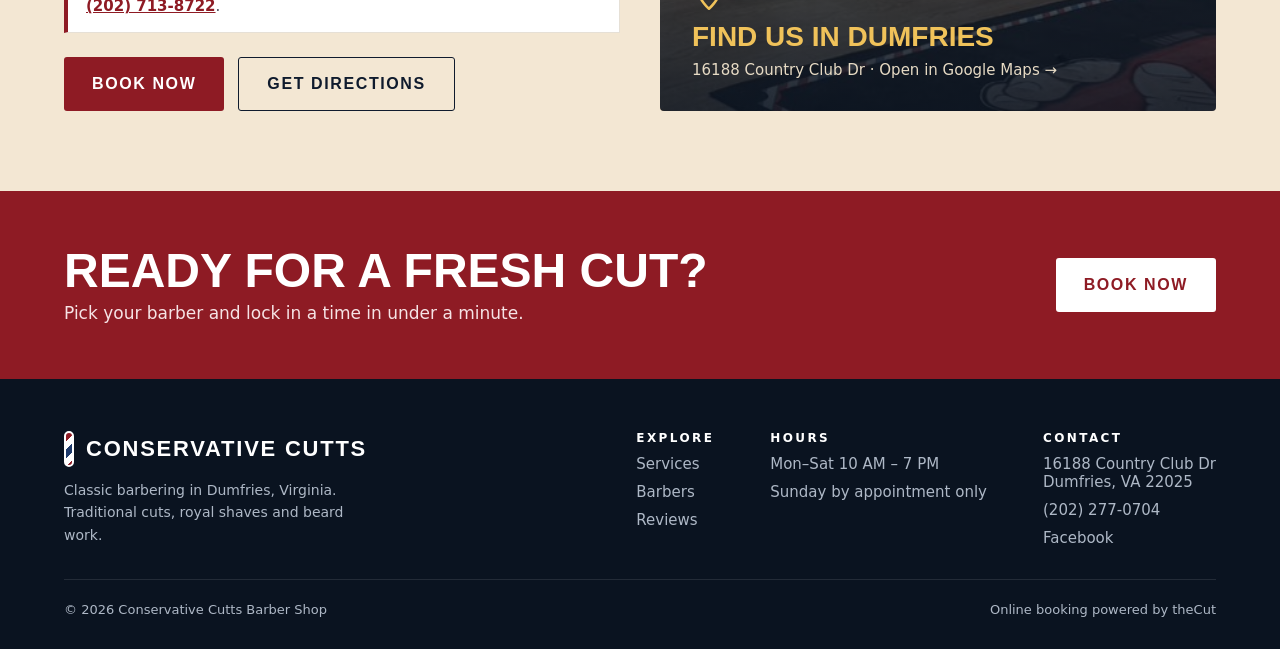
==== commit 2141e39a: "Add files via upload" ====
--- a/index.html
+++ b/index.html
@@ -136,7 +136,7 @@
 </a>
 <div class="card card-phone">
 <div class="portrait"><span aria-hidden="true">S</span></div>
-<div class="card-body"><span class="role">BARBER</span><span class="card-name">Secrae</span><span class="card-rate">Books by phone</span><span class="card-phone-num"><a href="tel:+12027138722">(202) 713-8722</a></span><span class="bio">Call or text to book a time with Secrae.</span><span class="book"><a class="call-btn" href="tel:+12027138722" aria-label="Call Secrae at (202) 713-8722">CALL <svg aria-hidden="true" width="17" height="17" viewBox="0 0 24 24" fill="none" stroke="currentColor" stroke-width="2.2" stroke-linecap="round" stroke-linejoin="round"><path d="M22 16.9v3a2 2 0 0 1-2.2 2 19.8 19.8 0 0 1-8.6-3.1 19.5 19.5 0 0 1-6-6A19.8 19.8 0 0 1 2.1 4.2 2 2 0 0 1 4.1 2h3a2 2 0 0 1 2 1.7c.1.9.4 1.8.7 2.7a2 2 0 0 1-.5 2.1L8 9.8a16 16 0 0 0 6 6l1.3-1.3a2 2 0 0 1 2.1-.4c.9.3 1.8.6 2.7.7a2 2 0 0 1 1.7 2z"/></svg></a><a class="text-btn" href="sms:+12027138722" aria-label="Text Secrae at (202) 713-8722">TEXT <svg aria-hidden="true" width="17" height="17" viewBox="0 0 24 24" fill="none" stroke="currentColor" stroke-width="2.2" stroke-linecap="round" stroke-linejoin="round"><path d="M21 15a2 2 0 0 1-2 2H7l-4 4V5a2 2 0 0 1 2-2h14a2 2 0 0 1 2 2z"/></svg></a></span></div>
+<div class="card-body"><span class="role">BARBER</span><span class="card-name">Secrae</span><span class="card-rate">Phone bookings only</span><span class="card-phone-num"><a href="tel:+12027138722">(202) 713-8722</a></span><span class="bio">Secrae doesn’t take online bookings. Call or text him to set up a time.</span><span class="book"><a class="call-btn" href="tel:+12027138722" aria-label="Call Secrae at (202) 713-8722">CALL <svg aria-hidden="true" width="17" height="17" viewBox="0 0 24 24" fill="none" stroke="currentColor" stroke-width="2.2" stroke-linecap="round" stroke-linejoin="round"><path d="M22 16.9v3a2 2 0 0 1-2.2 2 19.8 19.8 0 0 1-8.6-3.1 19.5 19.5 0 0 1-6-6A19.8 19.8 0 0 1 2.1 4.2 2 2 0 0 1 4.1 2h3a2 2 0 0 1 2 1.7c.1.9.4 1.8.7 2.7a2 2 0 0 1-.5 2.1L8 9.8a16 16 0 0 0 6 6l1.3-1.3a2 2 0 0 1 2.1-.4c.9.3 1.8.6 2.7.7a2 2 0 0 1 1.7 2z"/></svg></a><a class="text-btn" href="sms:+12027138722" aria-label="Text Secrae at (202) 713-8722">TEXT <svg aria-hidden="true" width="17" height="17" viewBox="0 0 24 24" fill="none" stroke="currentColor" stroke-width="2.2" stroke-linecap="round" stroke-linejoin="round"><path d="M21 15a2 2 0 0 1-2 2H7l-4 4V5a2 2 0 0 1 2-2h14a2 2 0 0 1 2 2z"/></svg></a></span></div>
 </div>
 </div>
 </div>
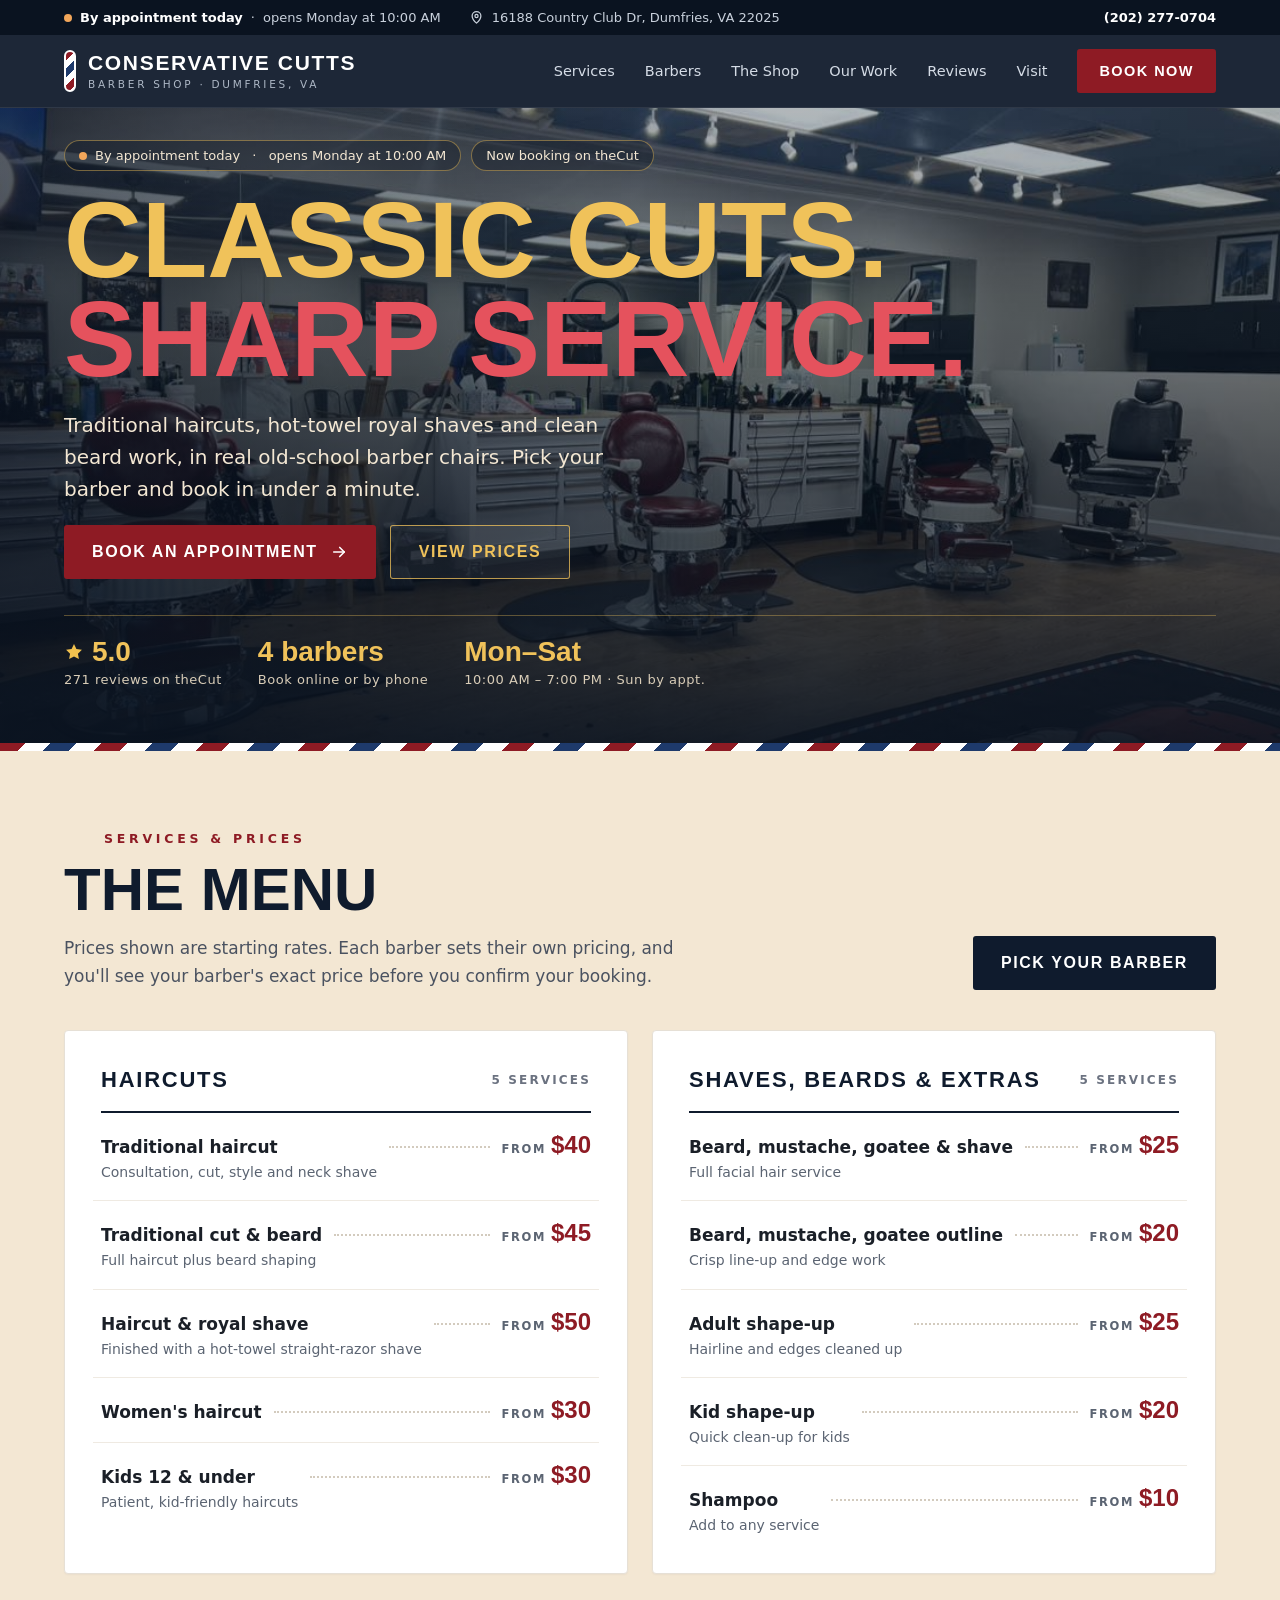
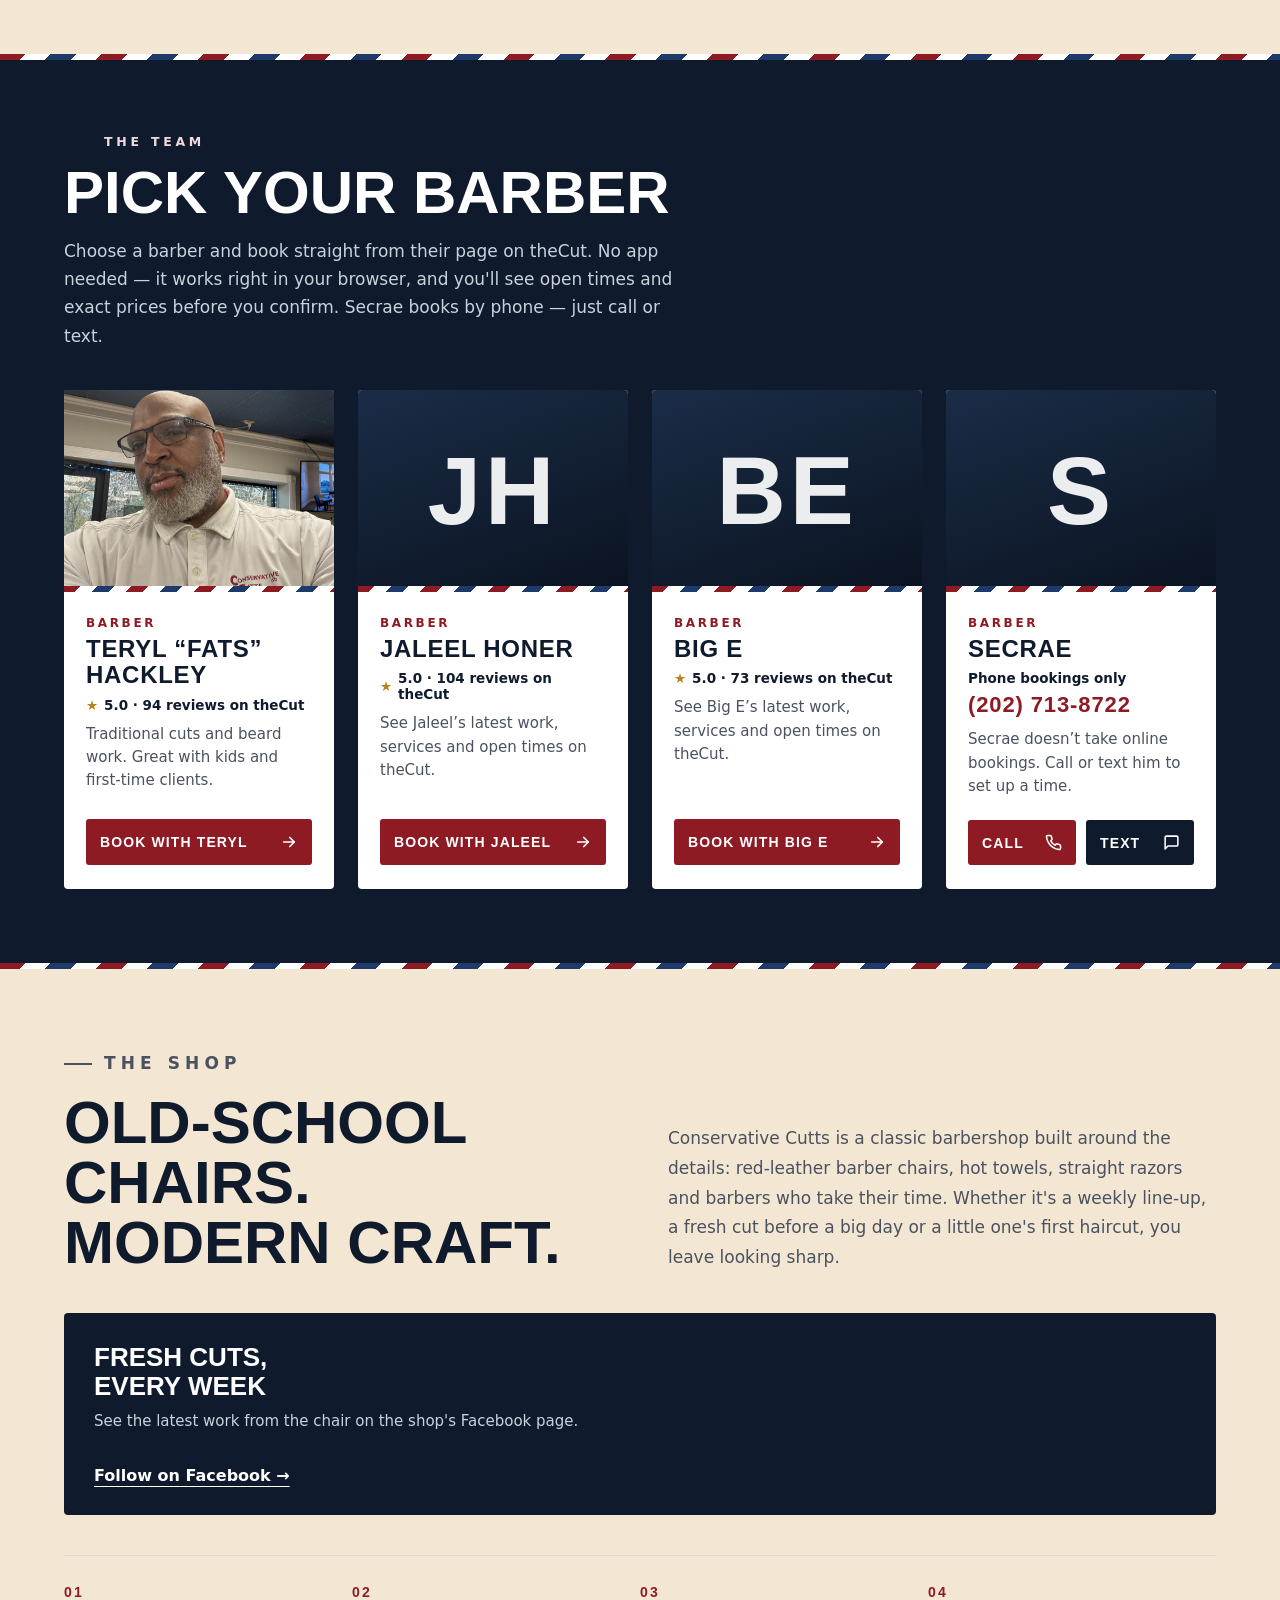
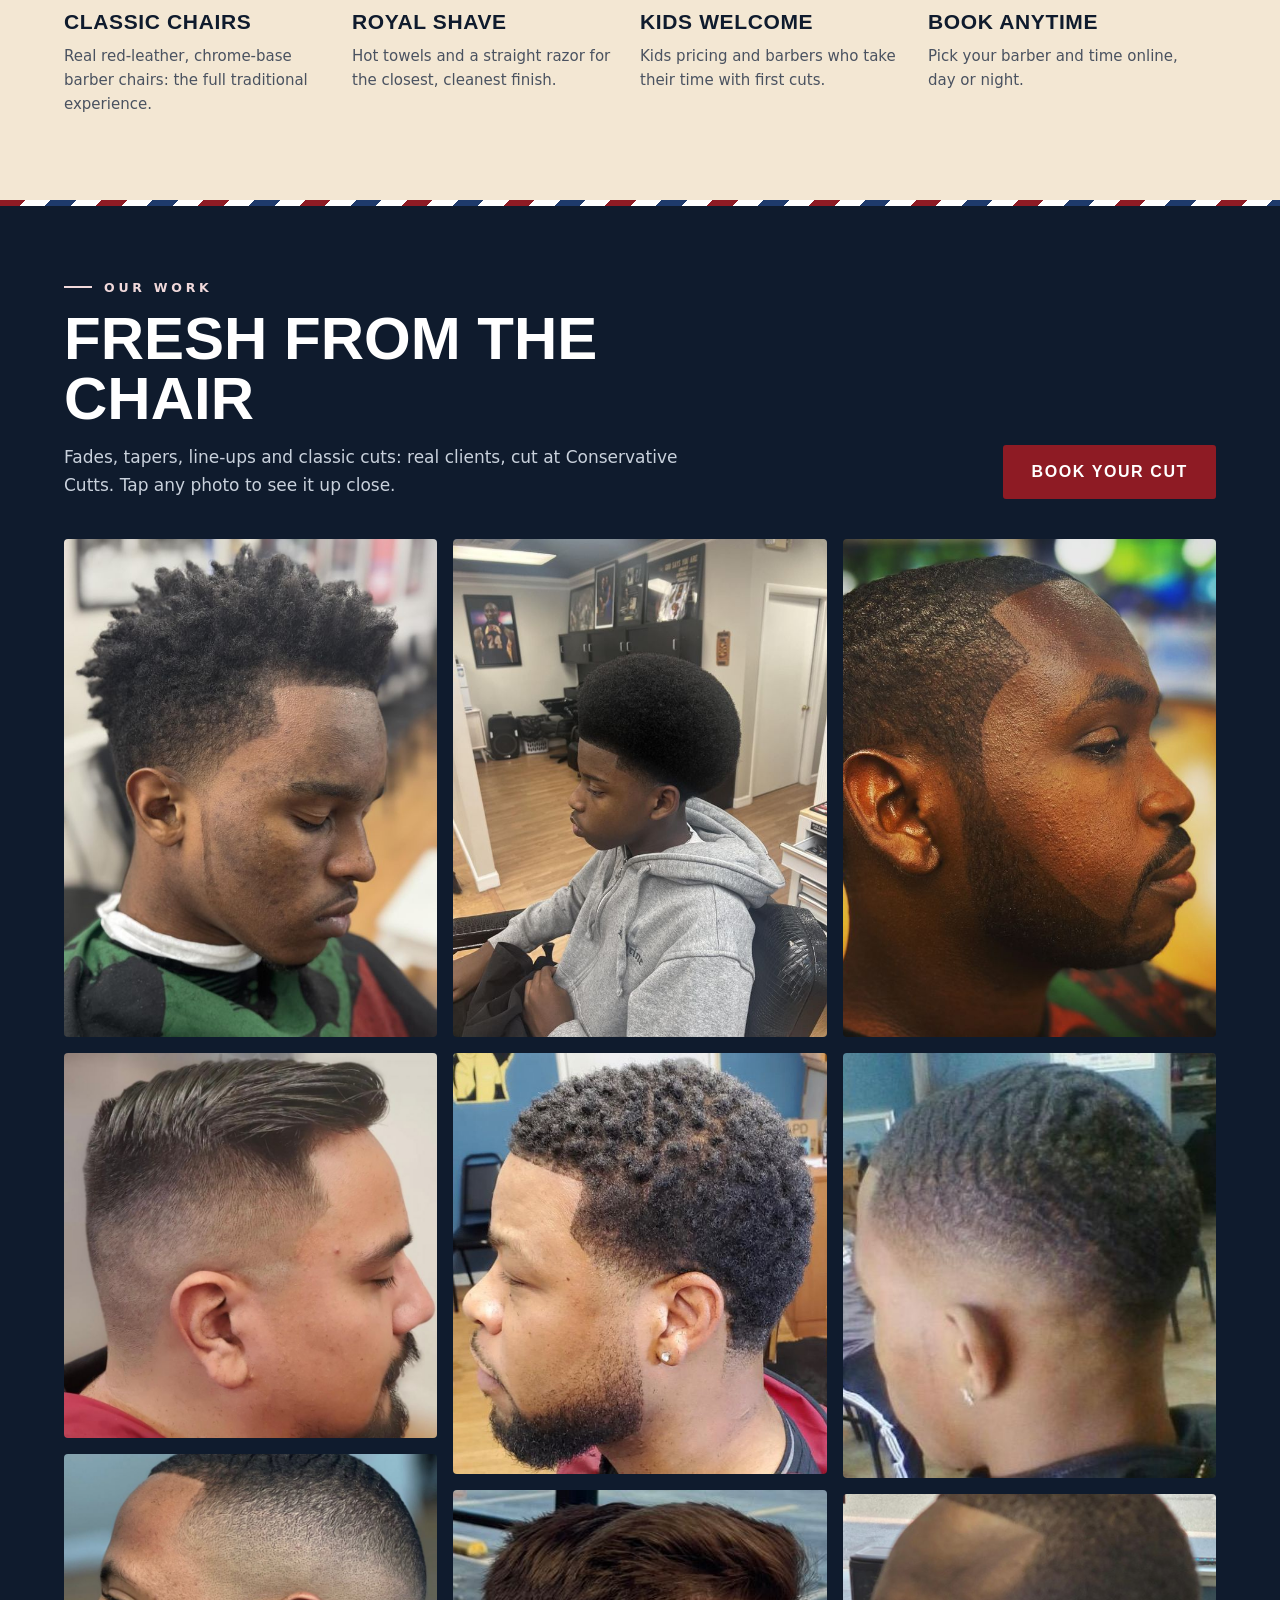
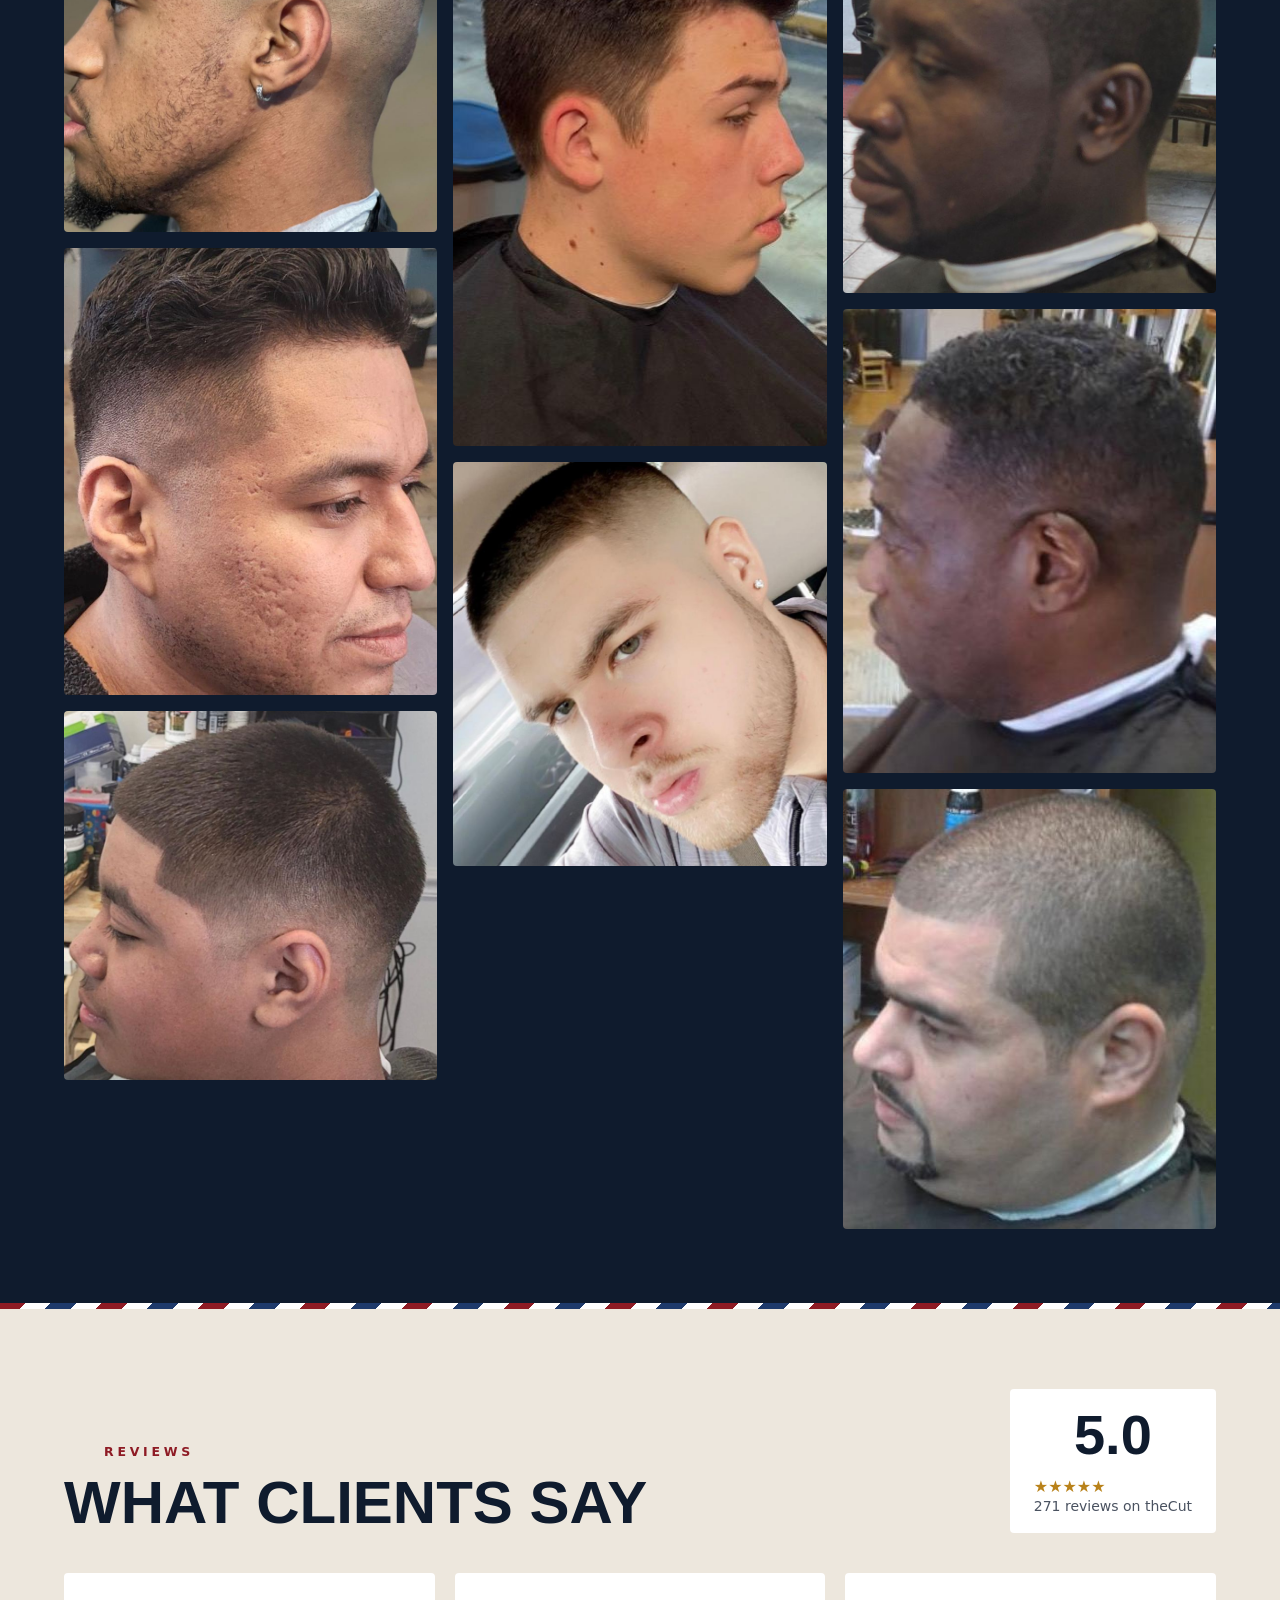
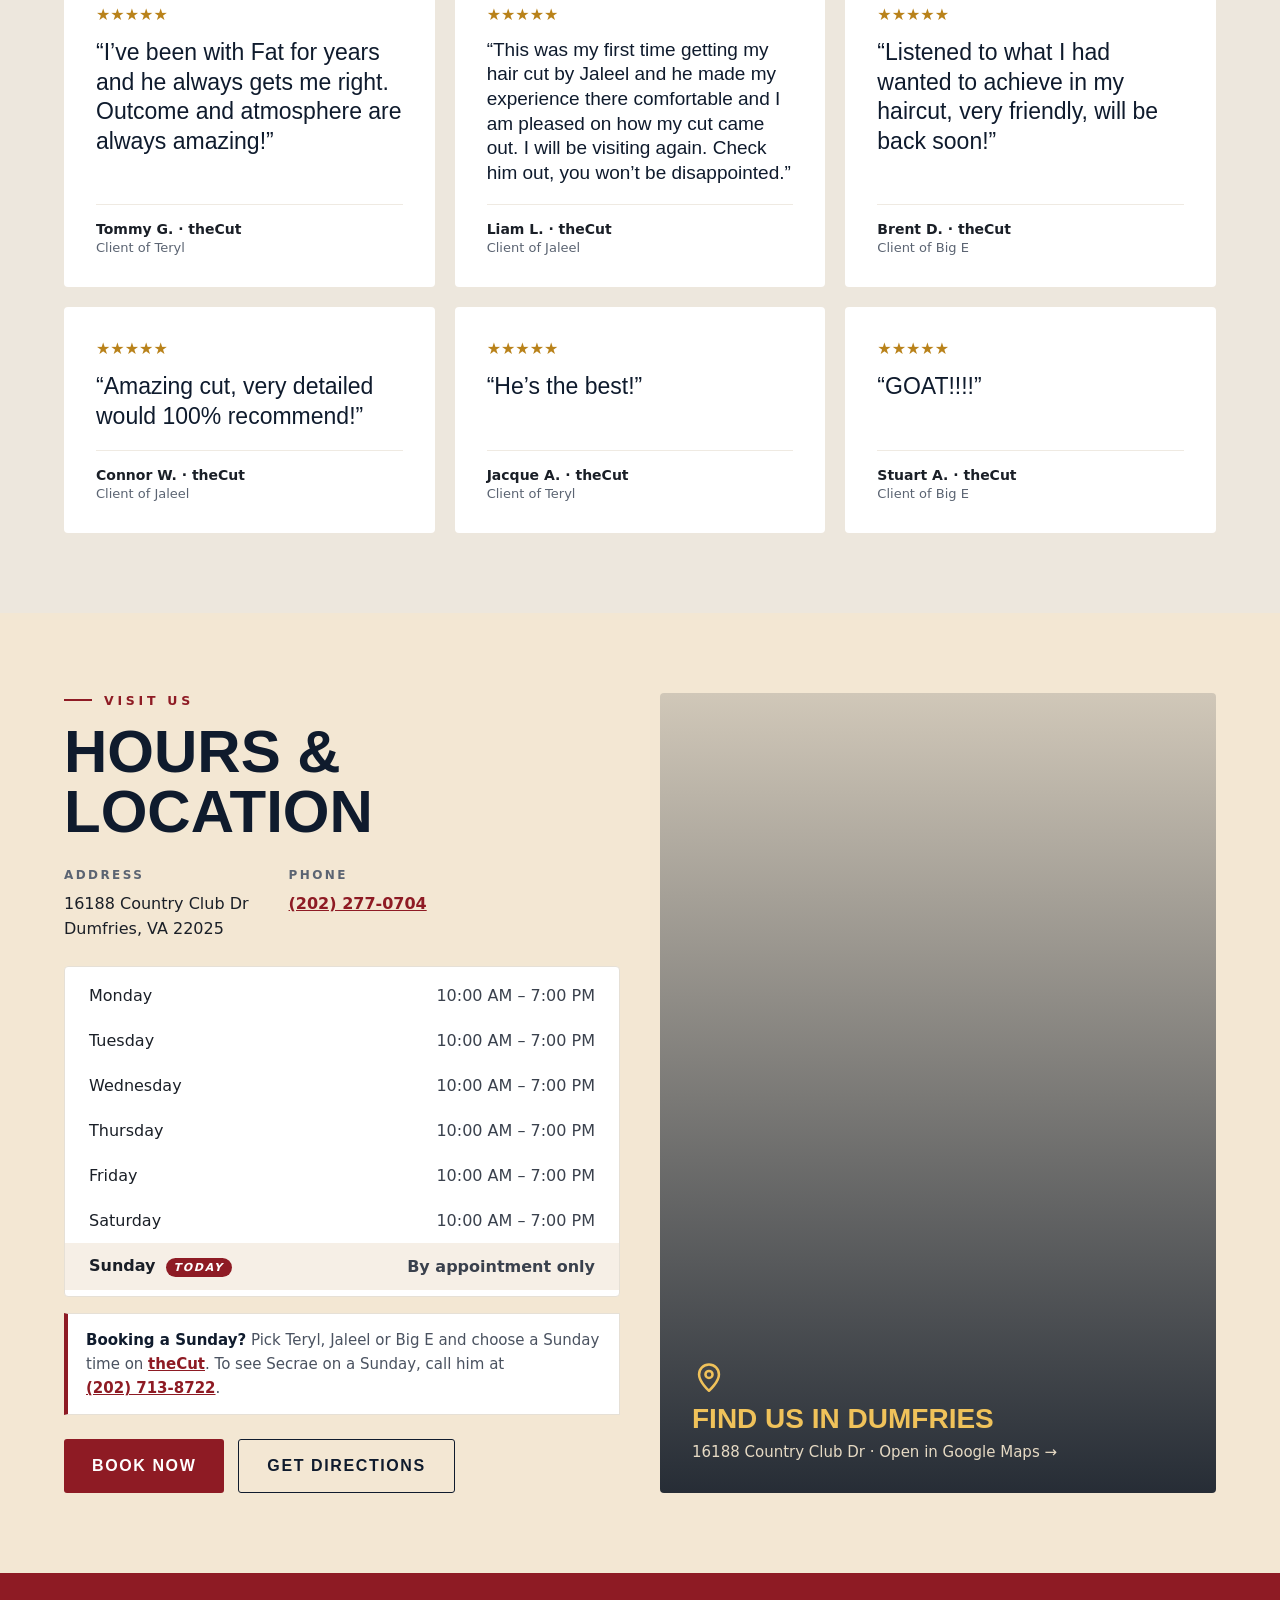
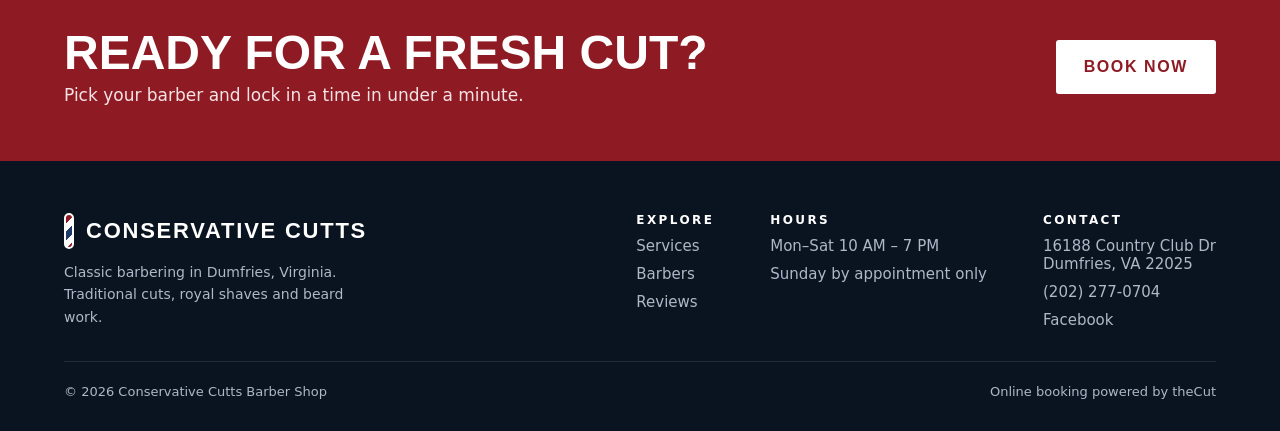
==== commit 0fe3ce62: "Add files via upload" ====
--- a/index.html
+++ b/index.html
@@ -149,7 +149,6 @@
 <p>Conservative Cutts is a classic barbershop built around the details: red-leather barber chairs, hot towels, straight razors and barbers who take their time. Whether it's a weekly line-up, a fresh cut before a big day or a little one's first haircut, you leave looking sharp.</p>
 </div>
 <div class="gallery">
-<div class="tile big"><img src="images/hero.jpg" alt="The barber floor at Conservative Cutts with four classic chairs" loading="lazy"></div>
 <div class="side">
 <div class="fb">
 <div><strong>Fresh cuts,<br>every week</strong><p>See the latest work from the chair on the shop's Facebook page.</p></div>
@@ -241,7 +240,6 @@
 </div>
 </div>
 <a class="map" href="https://www.google.com/maps/search/?api=1&amp;query=16188+Country+Club+Dr,+Dumfries,+VA+22025" target="_blank" rel="noopener">
-<img src="images/hero.jpg" alt="" loading="lazy">
 <div>
 <svg aria-hidden="true" width="34" height="34" viewBox="0 0 24 24" fill="none" stroke="#fff" stroke-width="1.8" stroke-linecap="round" stroke-linejoin="round"><path d="M12 21s-7-6.2-7-11.5A7 7 0 0 1 19 9.5C19 14.8 12 21 12 21z"/><circle cx="12" cy="9.5" r="2.5"/></svg>
 <strong>Find us in Dumfries</strong>
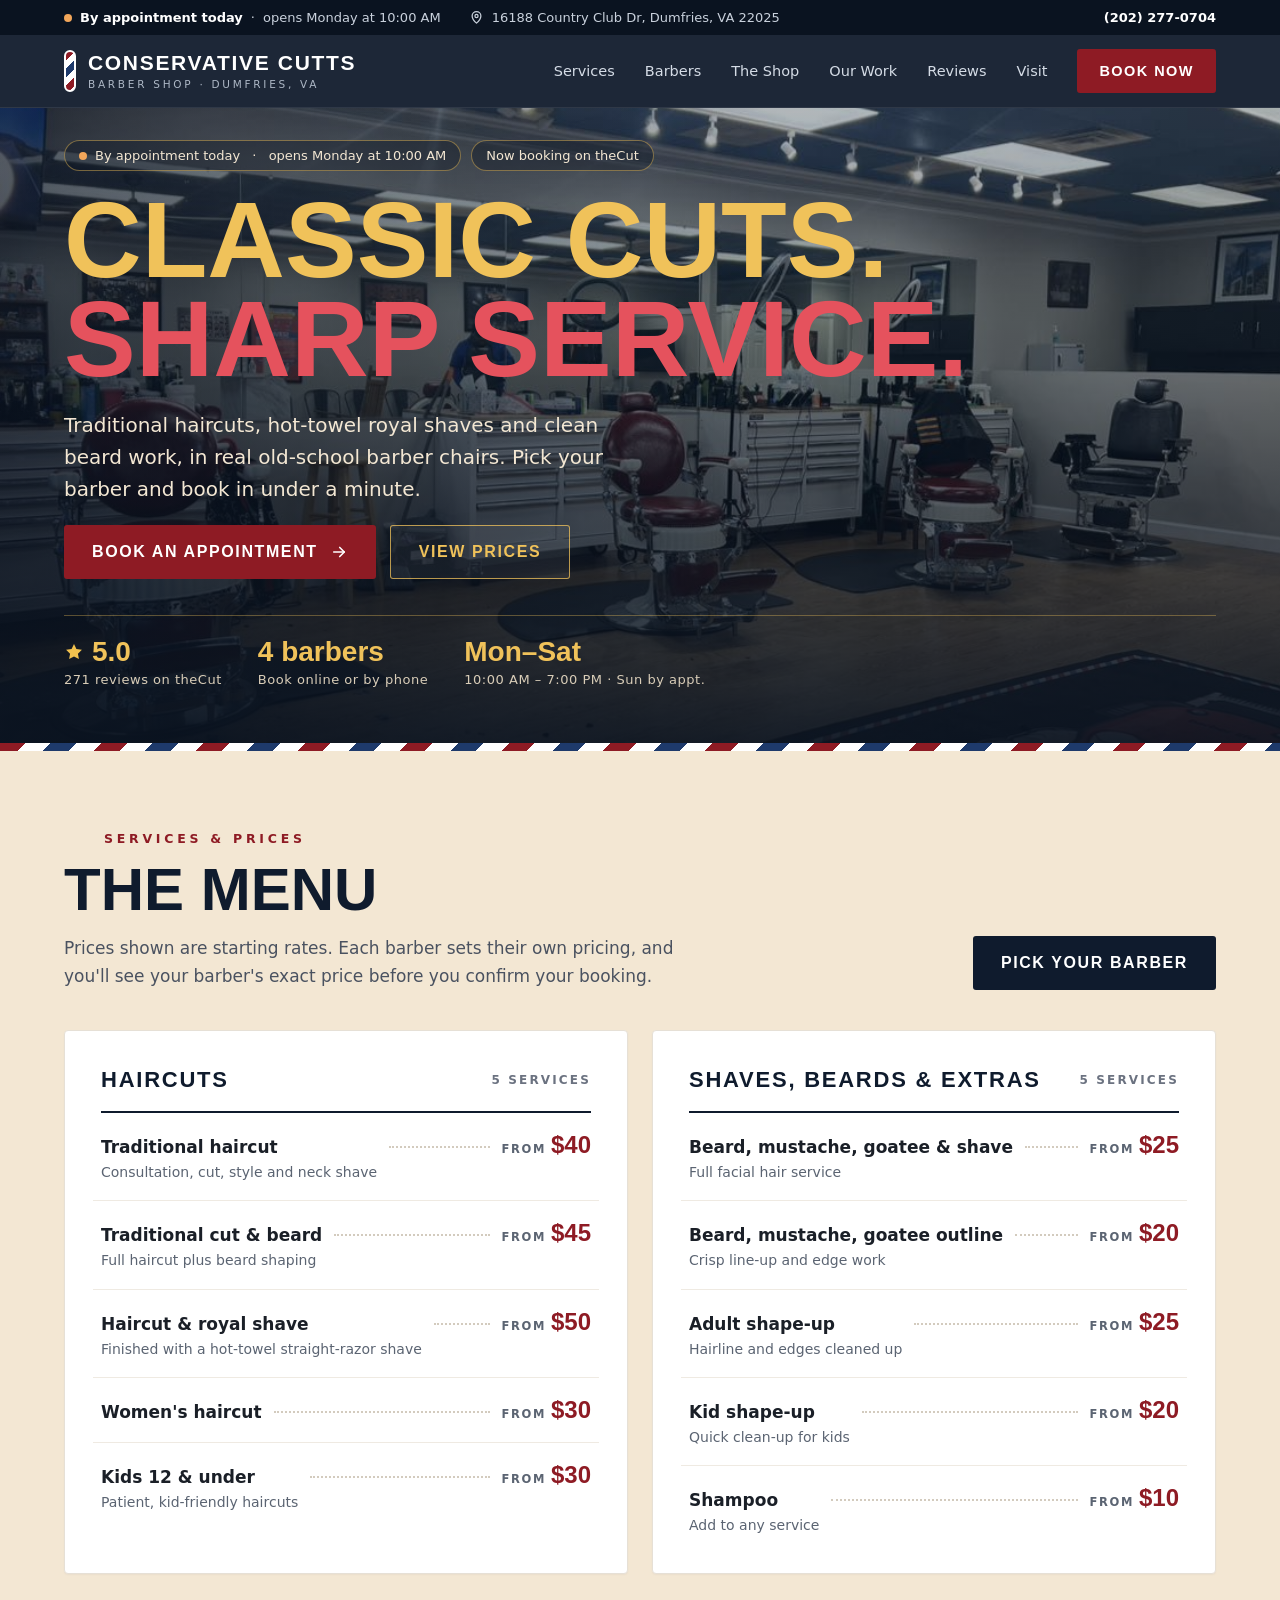
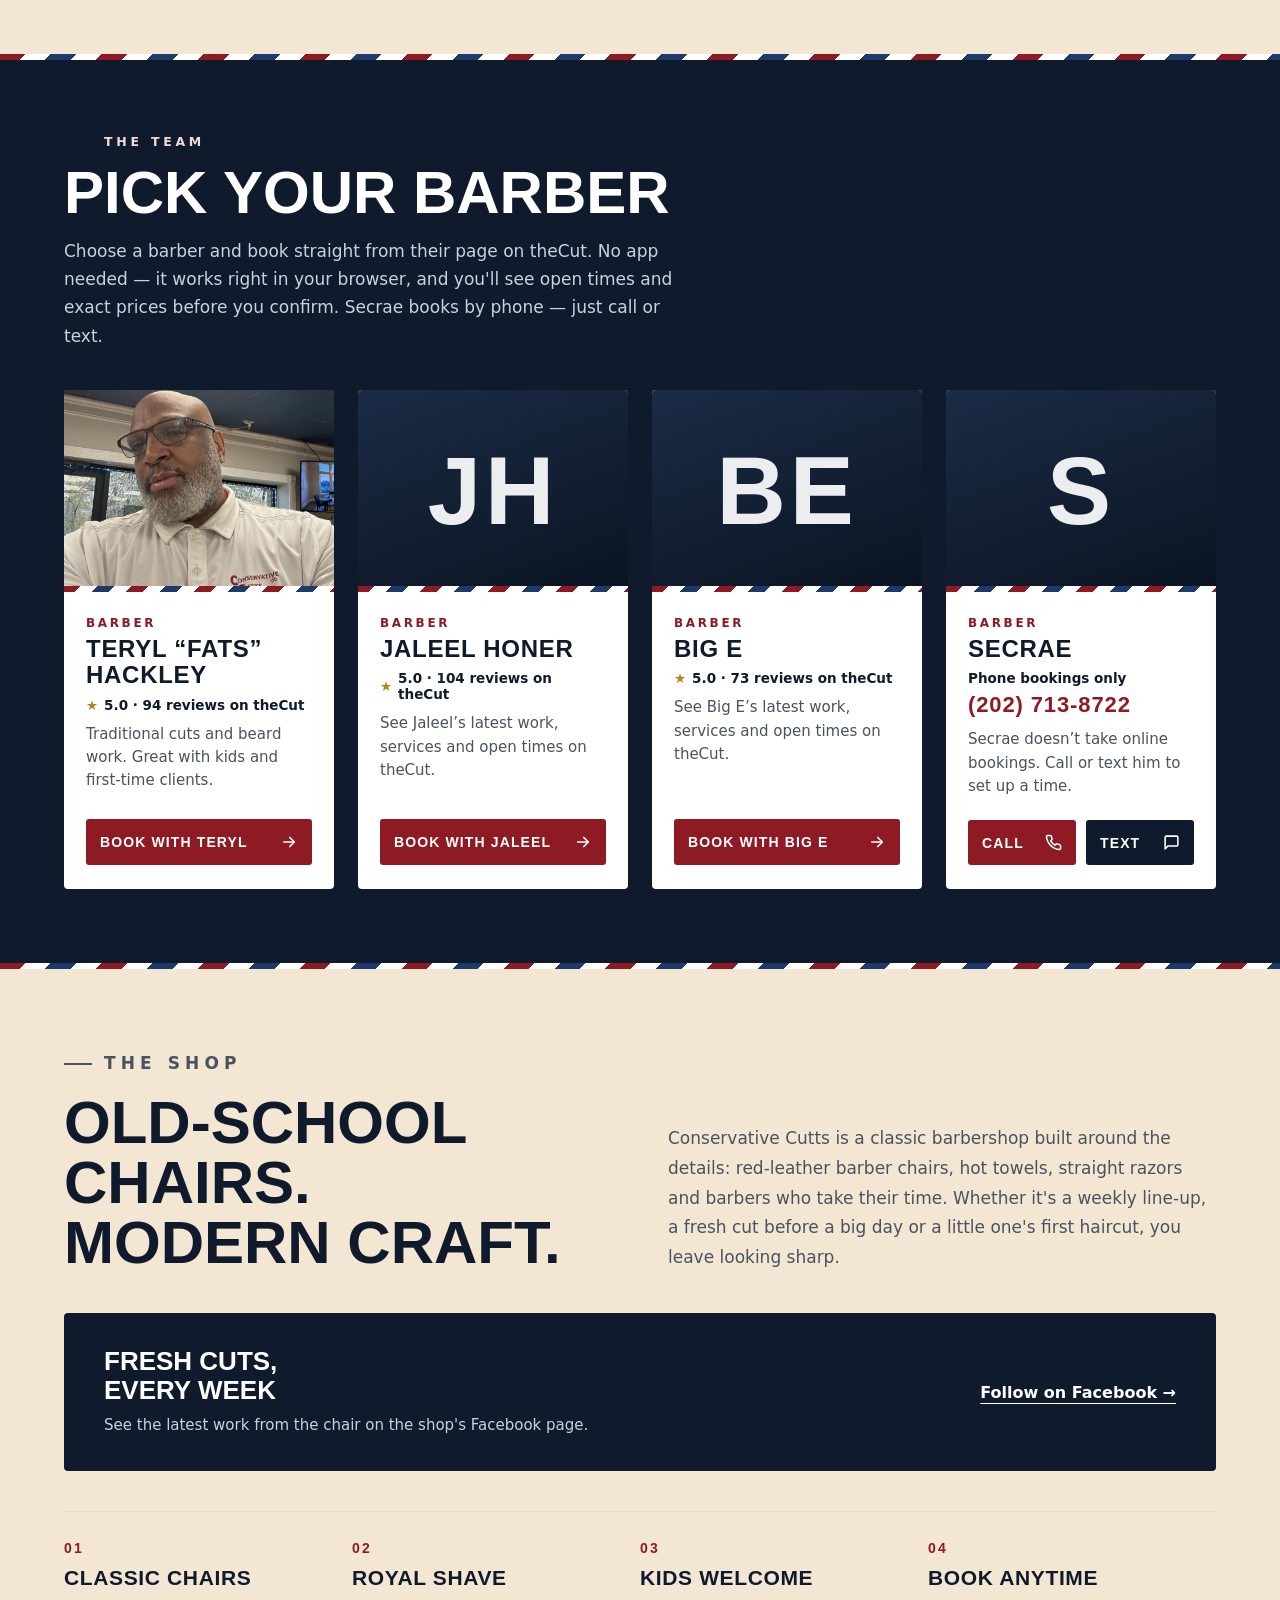
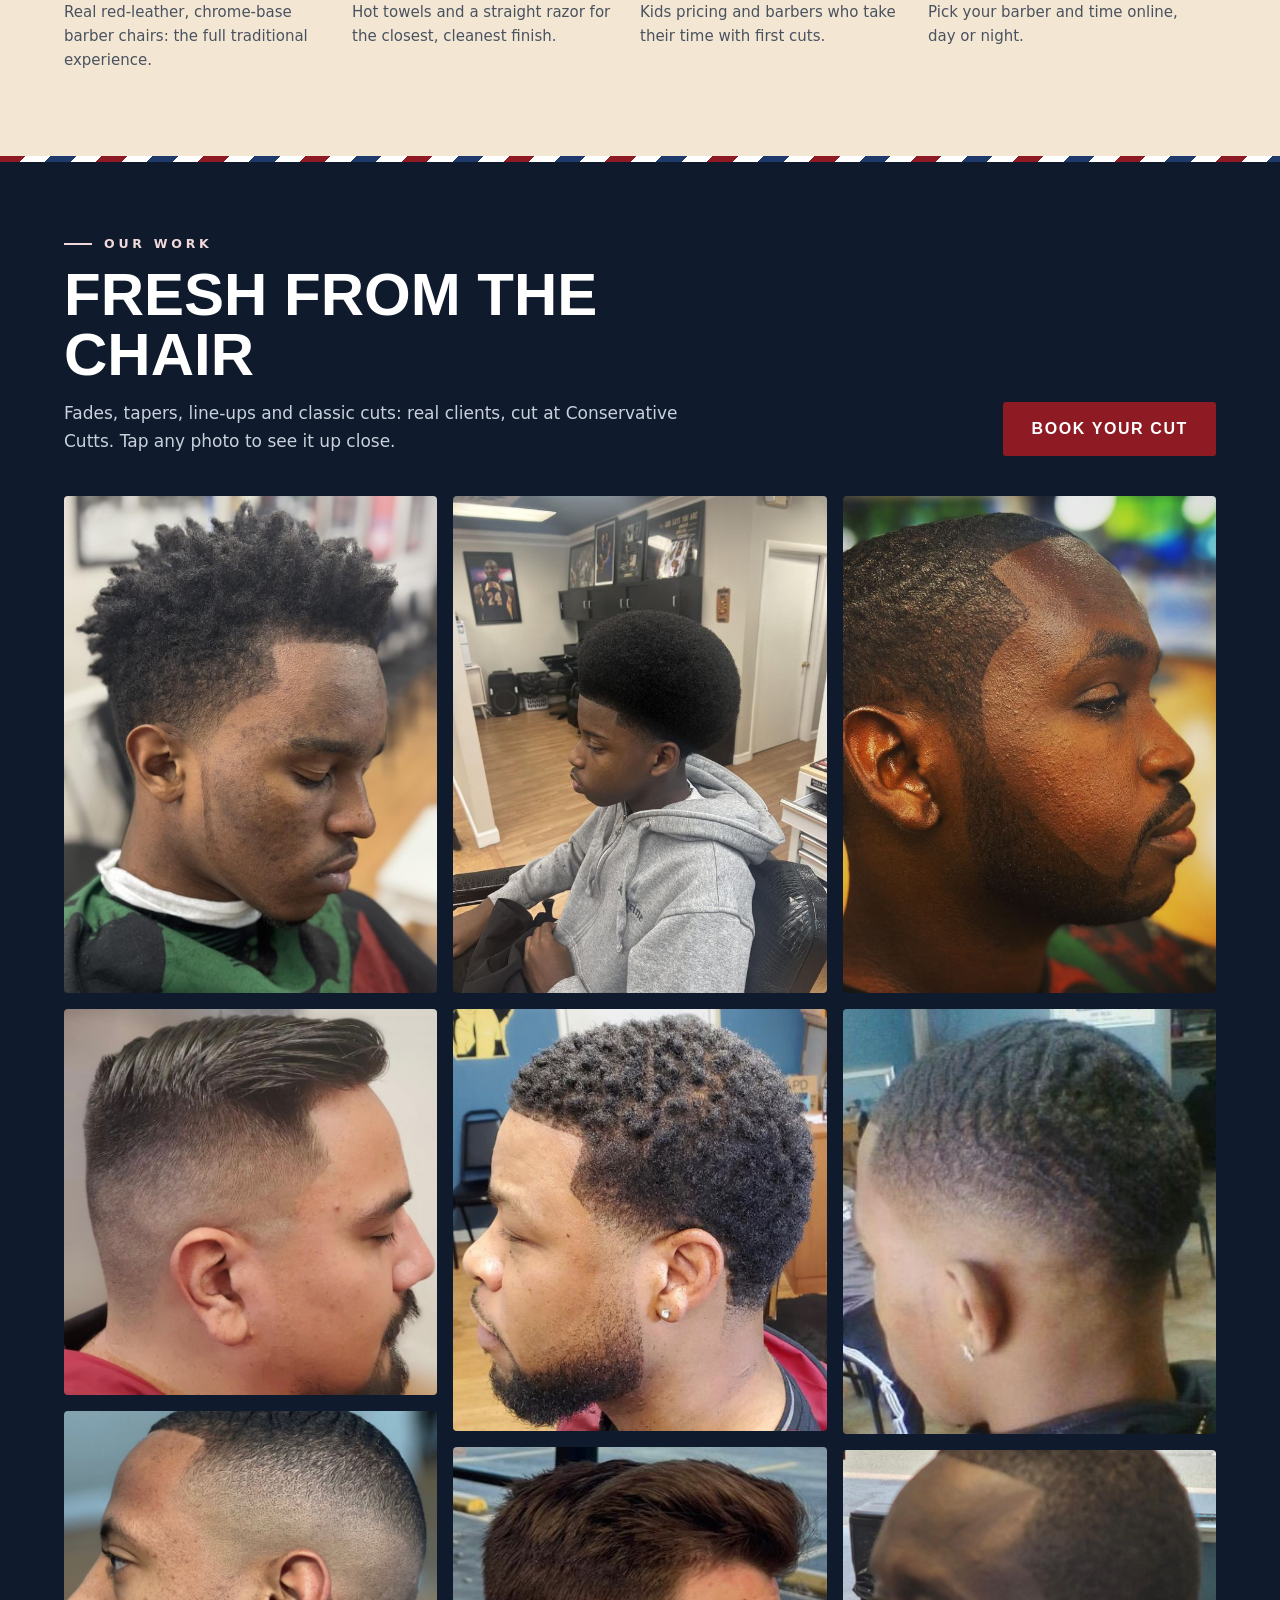
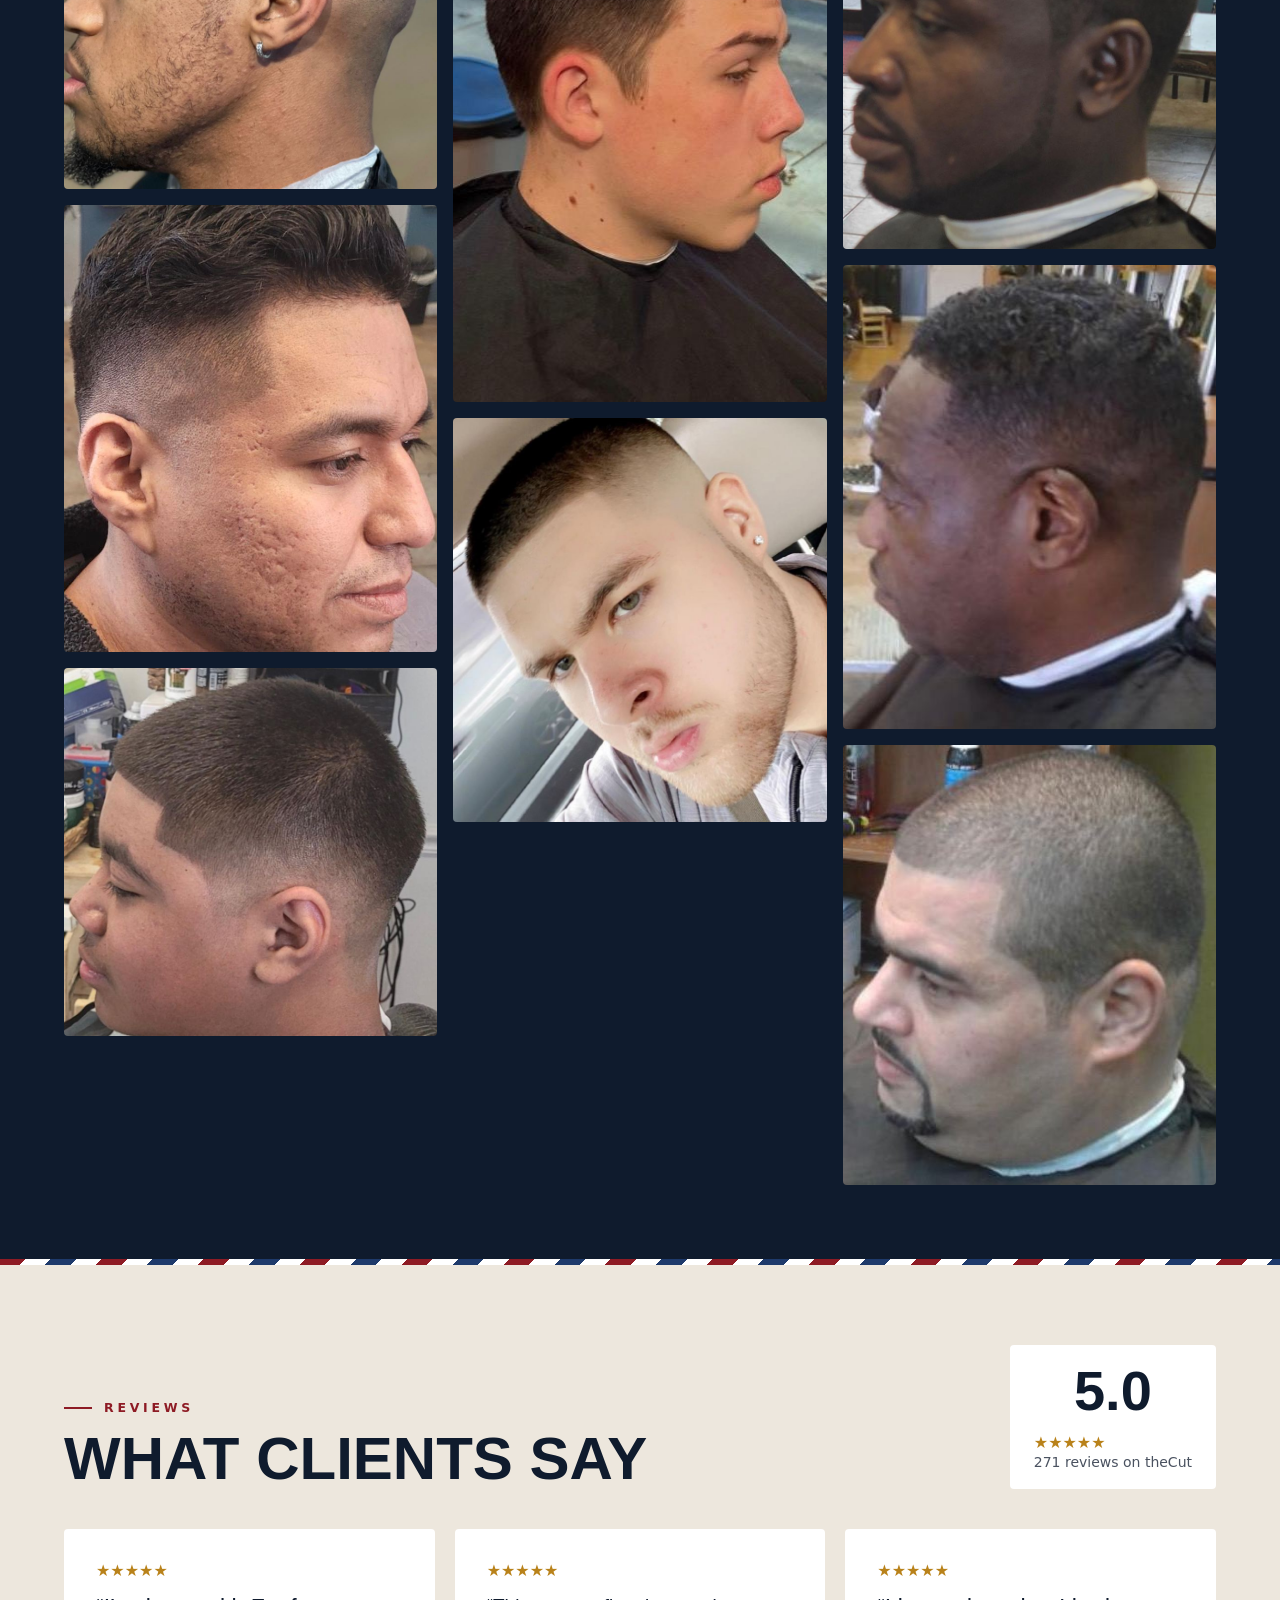
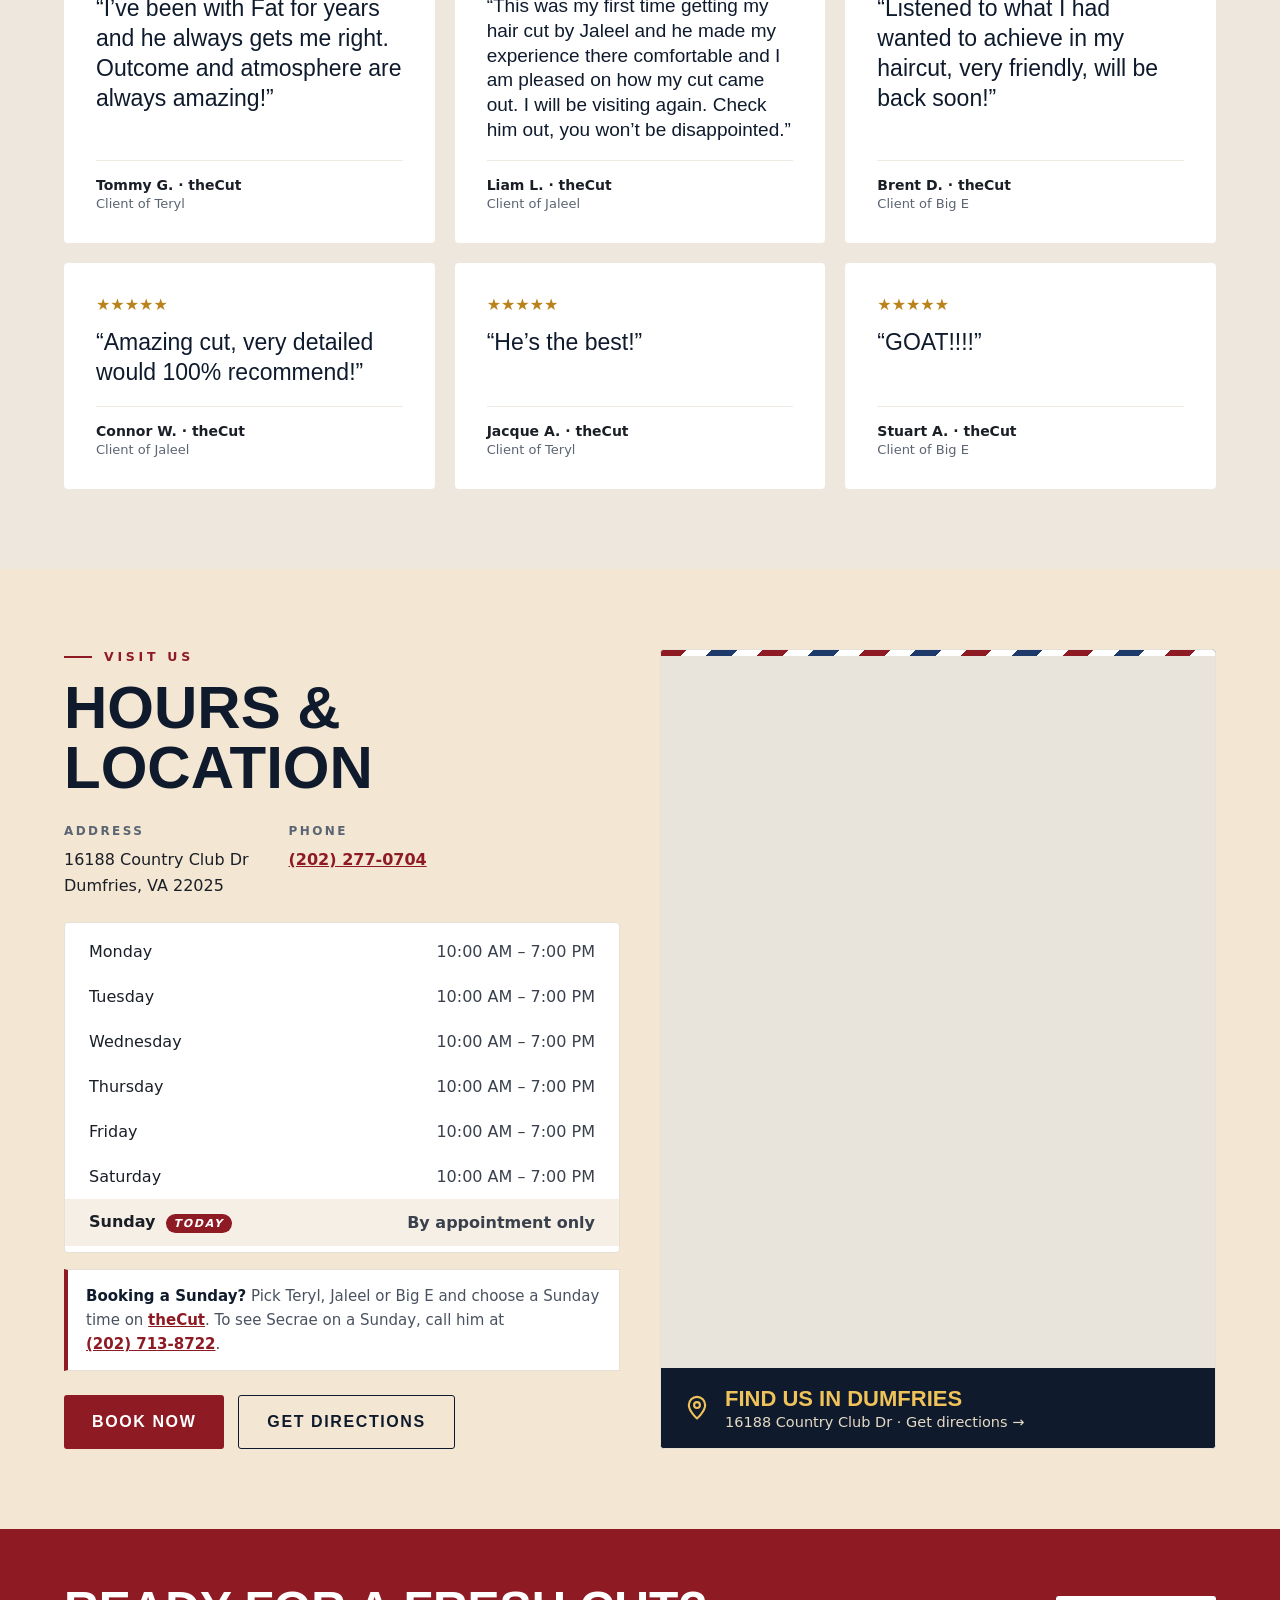
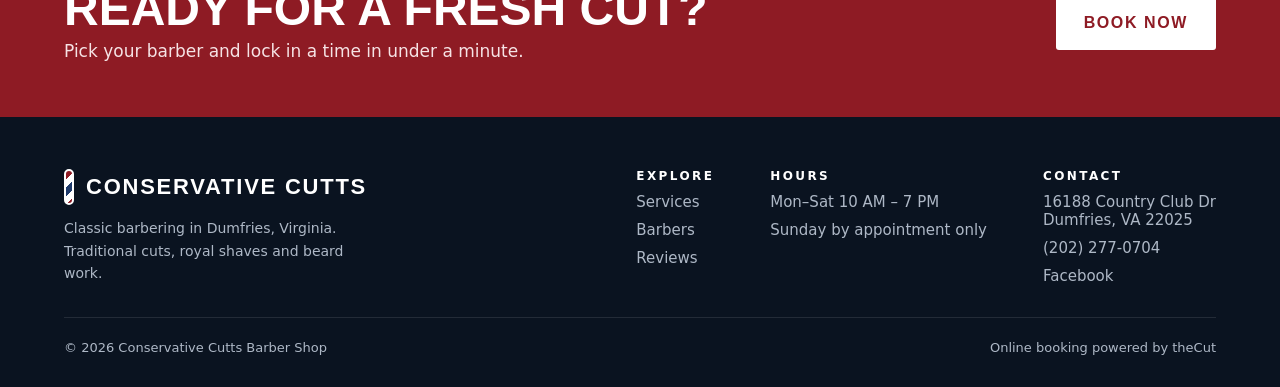
==== commit a117f27f: "Add files via upload" ====
--- a/index.html
+++ b/index.html
@@ -239,13 +239,13 @@
 <a class="btn btn-outline" href="https://www.google.com/maps/dir/?api=1&amp;destination=16188+Country+Club+Dr,+Dumfries,+VA+22025" target="_blank" rel="noopener">GET DIRECTIONS</a>
 </div>
 </div>
-<a class="map" href="https://www.google.com/maps/search/?api=1&amp;query=16188+Country+Club+Dr,+Dumfries,+VA+22025" target="_blank" rel="noopener">
-<div>
+<div class="map">
+<iframe src="https://www.google.com/maps?q=Conservative+Cutts,+16188+Country+Club+Dr,+Dumfries,+VA+22025&amp;output=embed" title="Map showing Conservative Cutts at 16188 Country Club Dr, Dumfries, VA" loading="lazy" referrerpolicy="no-referrer-when-downgrade" allowfullscreen></iframe>
+<a class="map-link" href="https://www.google.com/maps/dir/?api=1&amp;destination=16188+Country+Club+Dr,+Dumfries,+VA+22025" target="_blank" rel="noopener">
 <svg aria-hidden="true" width="34" height="34" viewBox="0 0 24 24" fill="none" stroke="#fff" stroke-width="1.8" stroke-linecap="round" stroke-linejoin="round"><path d="M12 21s-7-6.2-7-11.5A7 7 0 0 1 19 9.5C19 14.8 12 21 12 21z"/><circle cx="12" cy="9.5" r="2.5"/></svg>
-<strong>Find us in Dumfries</strong>
-<span>16188 Country Club Dr · Open in Google Maps →</span>
-</div>
-</a>
+<span class="map-text"><strong>Find us in Dumfries</strong><small>16188 Country Club Dr · Get directions →</small></span>
+</a>
+</div>
 </div>
 </section>
 
--- a/css/styles.css
+++ b/css/styles.css
@@ -303,6 +303,31 @@
 
 .card-phone-num{margin:-4px 0 4px}.card-phone-num a{font-family:'Oswald',sans-serif;font-weight:600;font-size:22px;letter-spacing:.04em;color:var(--accent);text-decoration:none}.card-phone-num a:hover{color:var(--accent-dark)}
 
+/* The Shop: Facebook box on its own (no repeated photo) */
+.gallery .side{flex-basis:100%}
+.gallery .fb{min-height:0}
+@media (min-width:881px){.gallery .fb{flex-direction:row;align-items:center;justify-content:space-between;gap:40px;padding:34px 40px}.gallery .fb a{white-space:nowrap}}
+
+/* Visit: solid navy map card (no repeated photo) */
+.map{background:var(--navy);min-height:300px;transition:transform .2s ease,box-shadow .2s ease}
+.map:hover{transform:translateY(-3px);box-shadow:0 14px 32px rgba(15,27,45,.22)}
+.map::before{inset:0 0 auto 0;height:6px;background:var(--pole)}
+.map div{margin:auto 0;align-items:flex-start}
+@media (max-width:880px){.map{min-height:220px}}
+
+/* Visit: live Google map */
+.map{flex-direction:column;min-height:440px;border:1px solid var(--line)}
+.map:hover{transform:none;box-shadow:none}
+.map::before{z-index:2}
+.map iframe{flex:1;width:100%;min-height:320px;border:0;display:block;background:#E8E4DC}
+.map-link{display:flex;align-items:center;gap:14px;padding:18px 22px;background:var(--navy);text-decoration:none;color:var(--cream)}
+.map-link:hover{background:#16273F;color:var(--cream)}
+.map-link svg{width:28px;height:28px;flex:none}
+.map-text{display:flex;flex-direction:column;gap:2px}
+.map .map-text strong{font-family:'Oswald',sans-serif;font-size:22px;font-weight:600;text-transform:uppercase;color:var(--gold)}
+.map-text small{font-size:14.5px;color:#E6DAC4}
+@media (max-width:880px){.map{min-height:0}.map iframe{min-height:280px}}
+
 /* section transitions: barber-pole stripe where cream meets navy */
 .sec.dark{position:relative}
 .sec.dark::before,.sec.dark::after{content:"";position:absolute;left:0;right:0;height:6px;background:var(--pole)}
